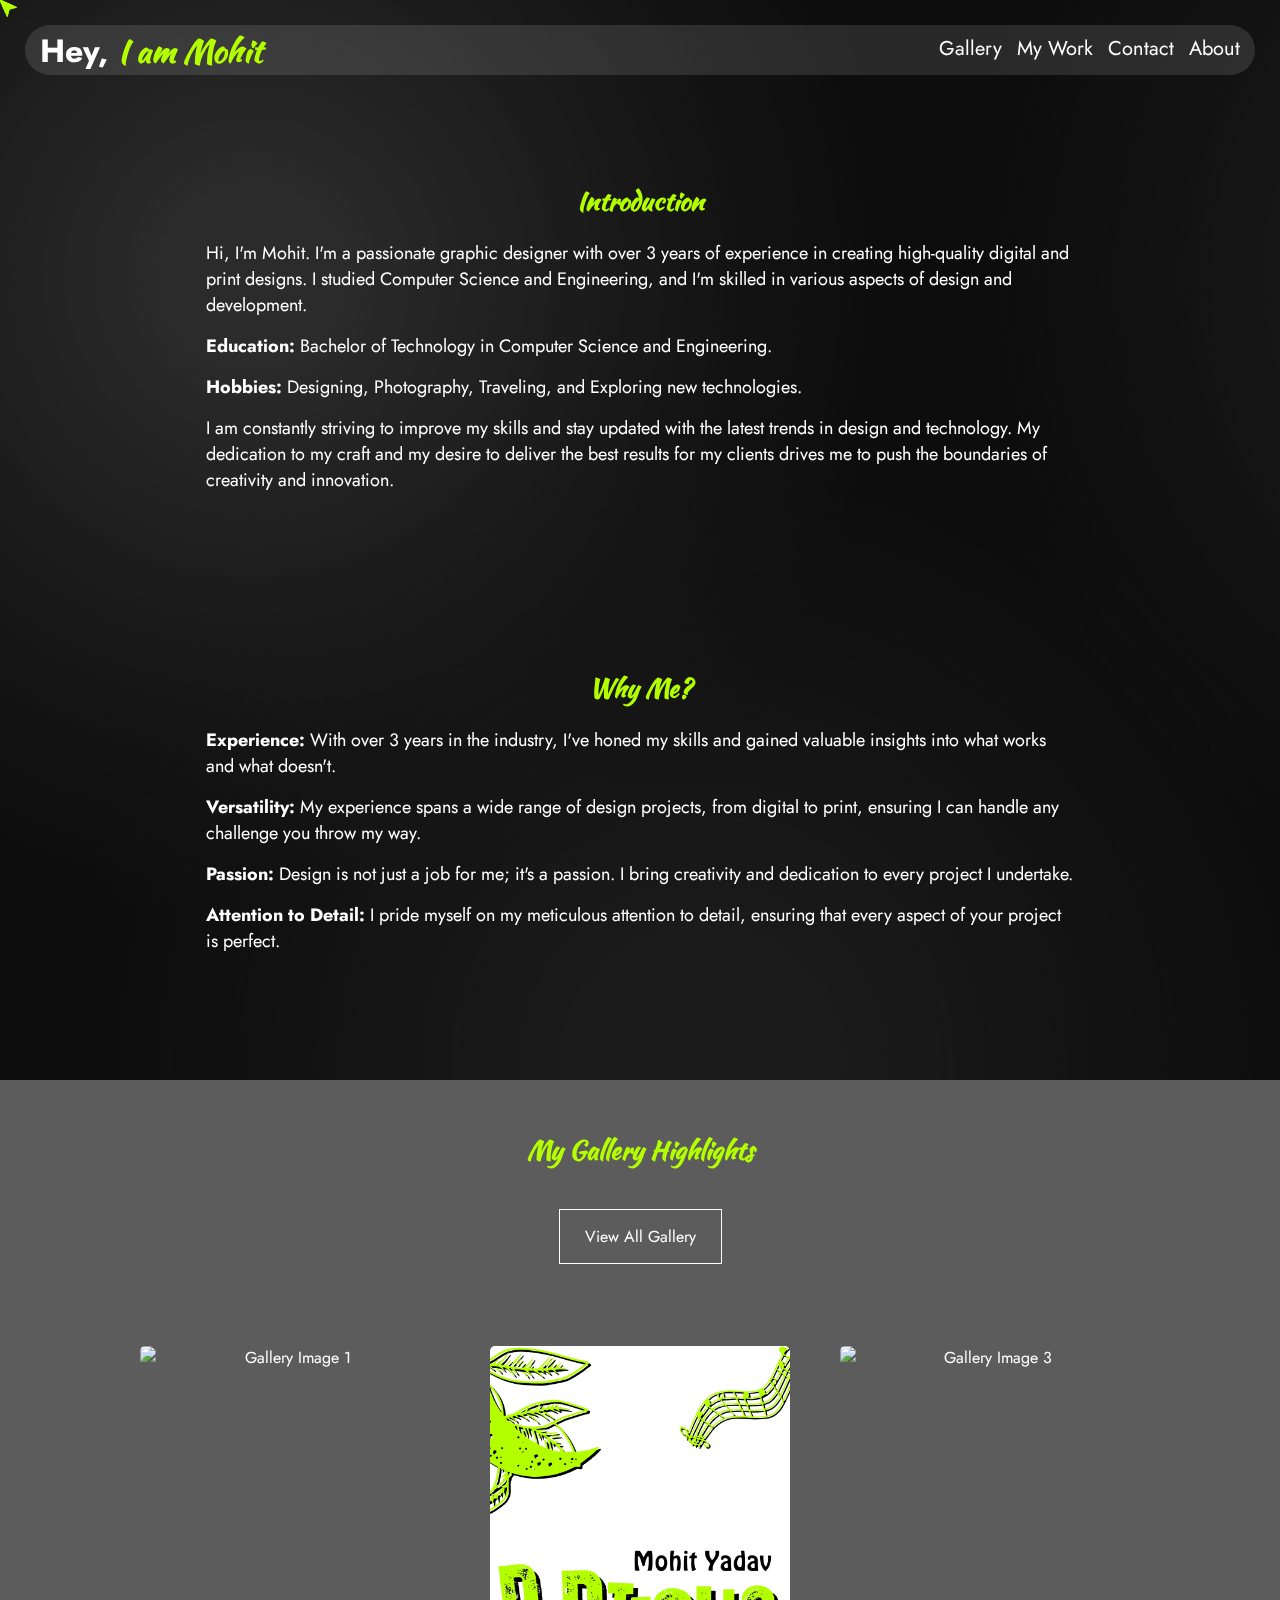
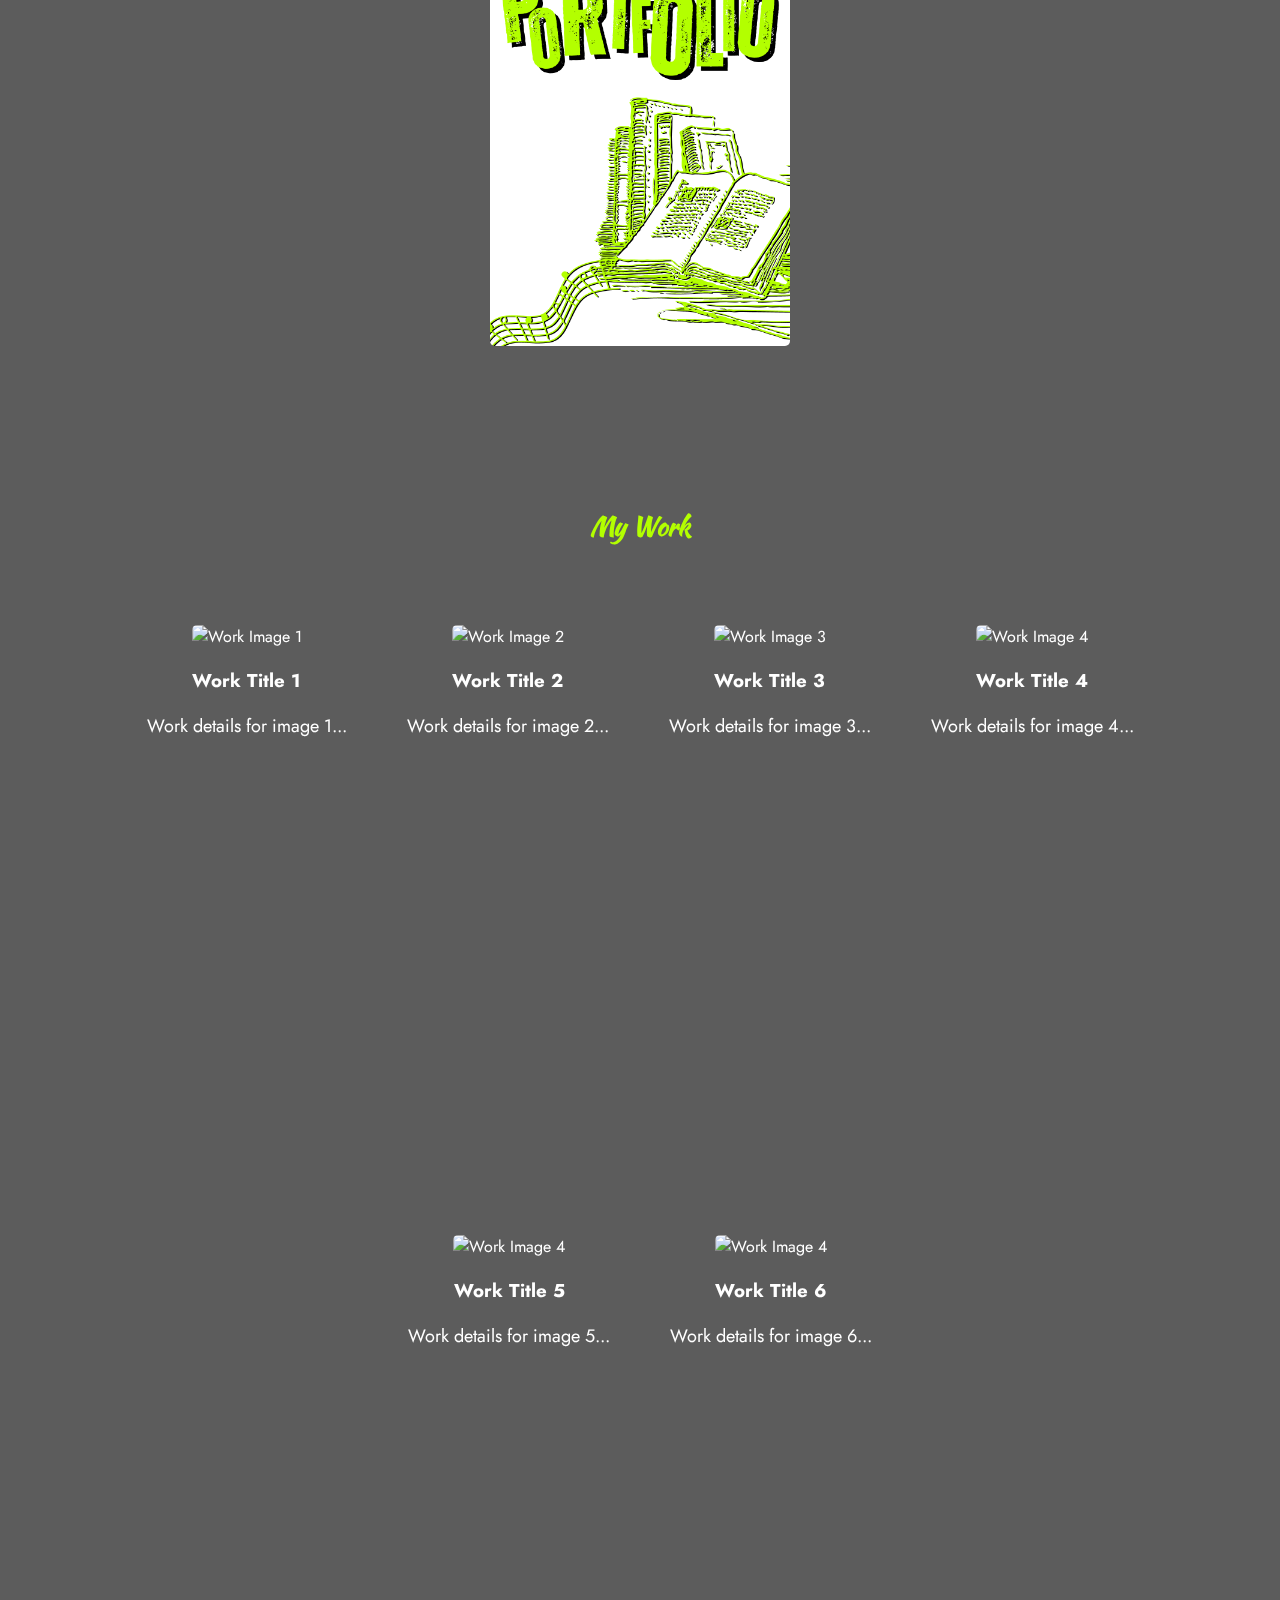
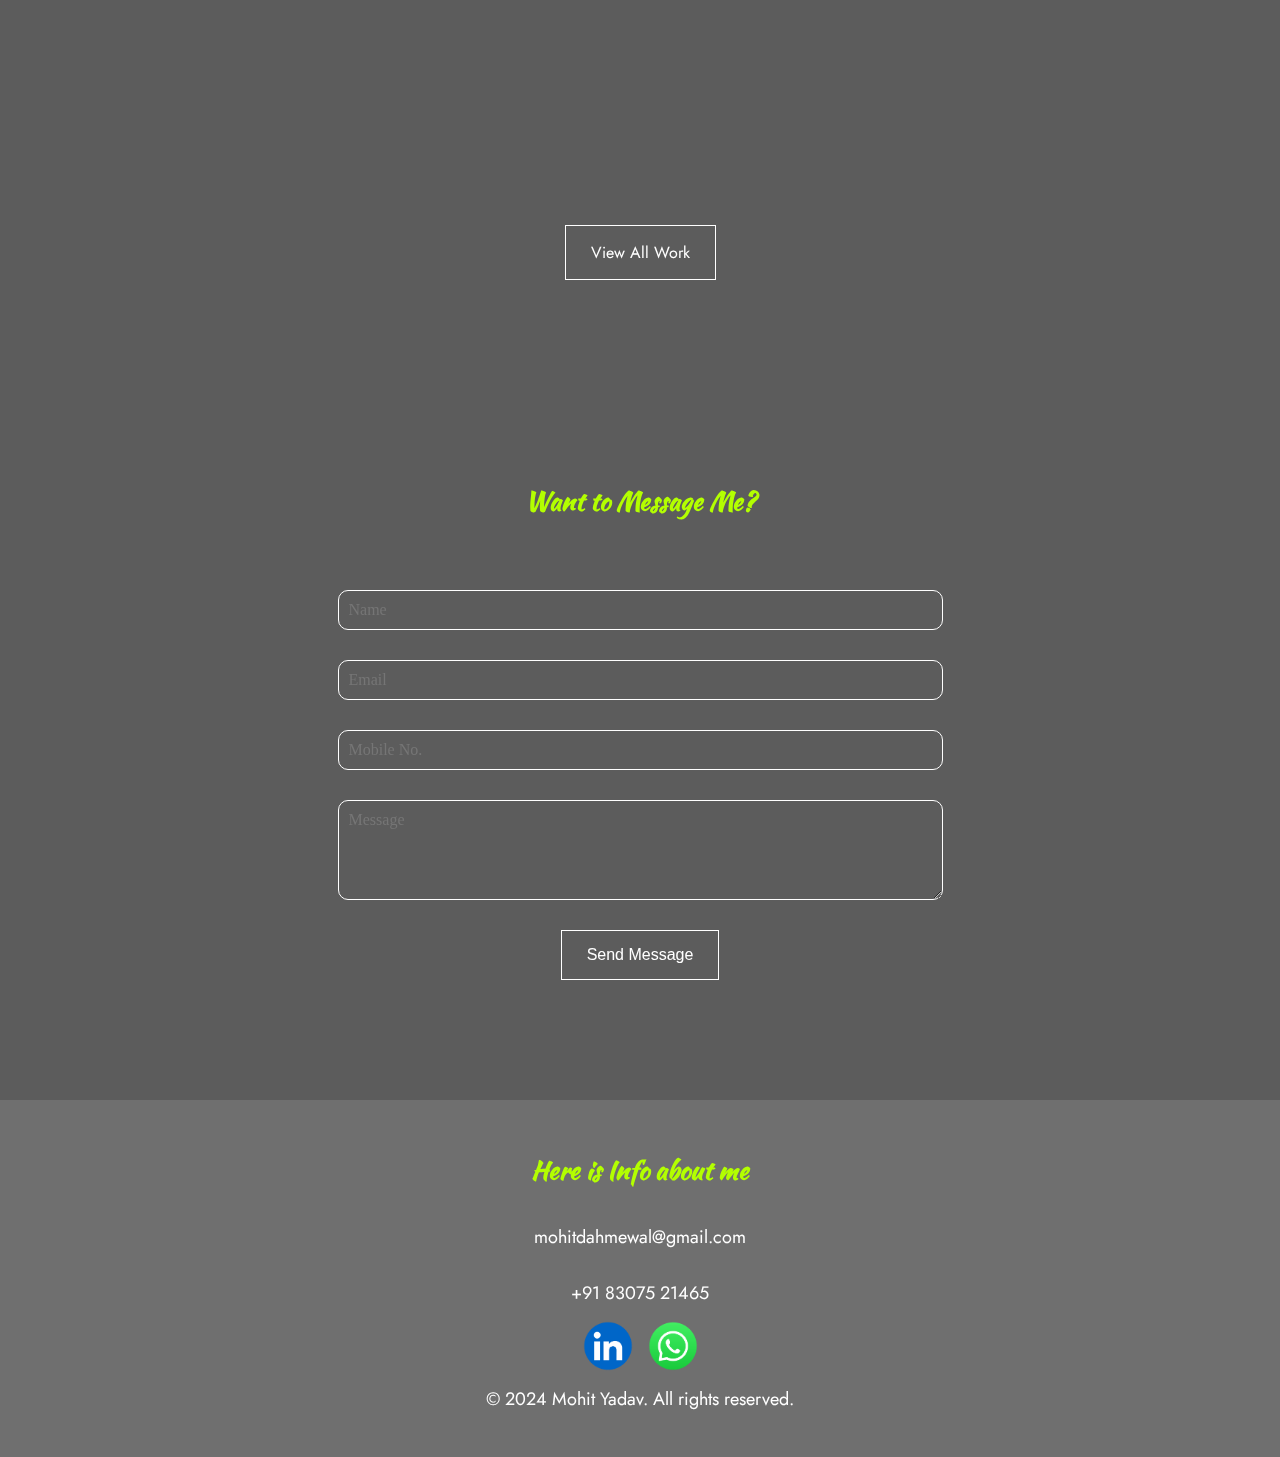
==== index.html @ d204bb45 "Y" ====
<!DOCTYPE html>
<html lang="en">
<head>
    <meta charset="UTF-8">
    <meta name="viewport" content="width=device-width, initial-scale=1.0">
    <link rel="stylesheet" href="https://fonts.googleapis.com/css2?family=Montserrat:wght@400;700&display=swap">
    <title>Mohit's Portfolio</title>
    <meta name="description" content="Mohit's Portfolio - A passionate graphic designer with over 3 years of experience in creating high-quality digital and print designs.">
    <meta name="keywords" content="Graphic Design, Portfolio, Web Development, Mohit">
    <link rel="stylesheet" href="styles.css">
</head>
<body>
    <video autoplay muted loop id="video-background">
        <source src="ASSETS/Main/Background.mp4" type="video/mp4">
        Your browser does not support the video tag.
    </video>

    <div class="custom-cursor" id="customCursor"></div>

    <div class="Back" onclick="topFunction()" id="myBtn"><h1>^</h1>
    </div>

    <div class="main">
        <div class="text">
            <h1>Hey, <span>I am Mohit</span></h1>
        </div>
        <ul class="nav">
            <li><a class="nav-a" href="#gallery">Gallery</a></li>
            <li><a class="nav-a" href="#work">My Work</a></li>
            <li><a class="nav-a" href="#contact">Contact</a></li>
            <li><a class="nav-a" href="#about">About</a></li>
        </ul>
        <div class="hamburger" id="hamburger">
            <div class="bar1"></div>
            <div class="bar2"></div>
        </div>
    </div>

    <div class="mob-nav"><a href="#gallery">Gallery</a></div>
    <div class="mob-nav"><a href="#work">My Work</a></div>
    <div class="mob-nav"><a href="#contact">Contact</a></div>
    <div class="mob-nav"><a href="#about">About</a></div>
    
    <section id="introduction" class="section">
        <div class="container">
            <h2>Introduction</h2>
            <ul>
                <li>Hi, I'm Mohit. I'm a passionate graphic designer with over 3 years of experience in creating high-quality digital and print designs. I studied Computer Science and Engineering, and I'm skilled in various aspects of design and development.</li>
                <li><strong>Education:</strong> Bachelor of Technology in Computer Science and Engineering.</li>
                <li><strong>Hobbies:</strong> Designing, Photography, Traveling, and Exploring new technologies.</li>
                <li>I am constantly striving to improve my skills and stay updated with the latest trends in design and technology. My dedication to my craft and my desire to deliver the best results for my clients drives me to push the boundaries of creativity and innovation.</li>
            </ul>
        </div>
    </section>
    
    <section id="why-me" class="section">
        <div class="container">
            <h2>Why Me?</h2>
            <ul>
                <li><strong>Experience:</strong> With over 3 years in the industry, I've honed my skills and gained valuable insights into what works and what doesn't.</li>
                <li><strong>Versatility:</strong> My experience spans a wide range of design projects, from digital to print, ensuring I can handle any challenge you throw my way.</li>
                <li><strong>Passion:</strong> Design is not just a job for me; it's a passion. I bring creativity and dedication to every project I undertake.</li>
                <li><strong>Attention to Detail:</strong> I pride myself on my meticulous attention to detail, ensuring that every aspect of your project is perfect.</li>
            </ul>
        </div>
    </section>
    
    <section id="gallery" class="section">
        <div class="container">
            <h2>My Gallery Highlights</h2>
            <a href="#" class="button">View All Gallery</a>
            <div class="gallery-images">
                <img src="ASSETS/Poster/Gellery 2.png" alt="Gallery Image 1">
                <img src="ASSETS/Poster/Gellery 1.png" alt="Gallery Image 2">
                <img src="ASSETS/Poster/Gellery 3.png" alt="Gallery Image 3">
            </div>
        </div>
    </section>
    
    <section id="work" class="section">
        <div class="container">
            <h2>My Work</h2>
            <div class="work-images">
                <div class="work-item">
                    <img src="ASSETS/Poster/BURGUR.png" alt="Work Image 1">
                    <h3>Work Title 1</h3>
                    <p>Work details for image 1...</p>
                </div>
                <div class="work-item">
                    <img src="ASSETS/Poster/BURGUR.png" alt="Work Image 2">
                    <h3>Work Title 2</h3>
                    <p>Work details for image 2...</p>
                </div>
                <div class="work-item">
                    <img src="ASSETS/Poster/BURGUR.png" alt="Work Image 3">
                    <h3>Work Title 3</h3>
                    <p>Work details for image 3...</p>
                </div>
                <div class="work-item">
                    <img src="ASSETS/Poster/BURGUR.png" alt="Work Image 4">
                    <h3>Work Title 4</h3>
                    <p>Work details for image 4...</p>
                </div>
                <div class="work-item">
                    <img src="ASSETS/Poster/BURGUR.png" alt="Work Image 4">
                    <h3>Work Title 5</h3>
                    <p>Work details for image 5...</p>
                </div>
                <div class="work-item">
                    <img src="ASSETS/Poster/BURGUR.png" alt="Work Image 4">
                    <h3>Work Title 6</h3>
                    <p>Work details for image 6...</p>
                </div>
            </div>
            <a href="#" class="button">View All Work</a>
        </div>
    </section>    

    <section id="contact" class="section">
        <div class="container">
            <h2>Want to Message Me?</h2>
            <form>
                <input type="text" name="name" placeholder="Name" aria-label="Name">
                <input type="email" name="email" placeholder="Email" aria-label="Email">
                <input type="text" name="phone" placeholder="Mobile No." aria-label="Phone">
                <textarea name="message" placeholder="Message" aria-label="Message"></textarea>
            </form>
            <button type="submit" class="button">Send Message</button>
        </div>
    </section>

    <footer id="about" align="center">
        <div class="container">
            <h2>Here is Info about me</h2>
            <p>mohitdahmewal@gmail.com</p>
            <p>+91 83075 21465</p>
            <div class="social-links">
                <a href="https://www.linkedin.com/in/mohit-yadav-63a166276/"><img src="ASSETS/Logo/linkedin-icon.png" alt="LinkedIn"></a>
                <a href="https://wa.me/918307521465"><img src="ASSETS/Logo/WhatsApp-icon.png" alt="WhatsApp"></a>
            </div>
            <p>© 2024 Mohit Yadav. All rights reserved.</p>
        </div>
    </footer>
    <script src="script.js"></script>
</body>
</html>
---- styles.css ----
@import url('https://fonts.googleapis.com/css2?family=Jost:ital,wght@0,100..900;1,100..900&display=swap');
@import url('https://fonts.googleapis.com/css2?family=Jost:ital,wght@0,100..900;1,100..900&family=Kaushan+Script&display=swap');

body, html {
    cursor: none;
    margin-top: 0;
    margin: 0;
    padding: 0;
    font-family: 'Jost', sans-serif;
    background-color: rgba(0, 0, 0, 0.4);
    color: white;
    font-size: 16px; /* Increased base font size */
    overflow:auto;
}

#video-background {
    position: fixed;
    top: 0;
    right: 0;
    bottom: 0;
    left: 0;
    min-width: 100%;
    min-height: 100%;
    z-index: -1;
}

.custom-cursor {
    background-color: rgba(0, 0, 0, 0.21);
    margin-top: 8px;
    margin-left: 8px;
    width: 18px;
    height: 18px;
    background: url('ASSETS/Main/Cursor.png') no-repeat center center;
    background-size: contain;
    position: fixed;
    pointer-events: none; /* Prevent the cursor from blocking interactions */
    z-index: 1000; /* Make sure it's on top of other elements */
    display: none; /* Initially hidden */
    transform: translate(-50%, -50%); /* Center the custom cursor on the mouse position */
}

@media (min-width: 768px) {
    .custom-cursor {
        display: block; /* Show custom cursor for viewport wider than 768px */
    }
}

.ripple {
    position: fixed;
    margin-top: 40px;
    margin-left: 40px;
    border-radius: 50%;
    border: 2px solid rgb(179, 255, 0); /* Adjust color as needed */
    pointer-events: none;
    animation: ripple-animation 1s linear;
    opacity: 0;
}

@keyframes ripple-animation {
    from {
        width: 0;
        height: 0;
        opacity: 1;
    }
    to {
        width: 100px; /* Adjust size as needed */
        height: 100px; /* Adjust size as needed */
        opacity: 0;
    }
}

.Back{
    cursor: none;
    position: fixed;
    bottom: 30px;
    z-index: 99;
    right: 4%;
    width: 40px;
    height: 40px;
    background-color: rgba(0, 0, 0, 0.118);
    border-radius: 40px;
    border: rgb(179, 255, 0) solid 2px;
    display: none;
    transition: .3s ease-in-out;
}

.Back h1{
    cursor: none;
    color: rgb(179, 255, 0);
    text-align: center;
    font-size: 50px;
    margin-top: -5px;

}

@media (min-width: 768px) {
    .Back:hover{
        cursor: none;
        color: rgb(19, 19, 19);
        background-color: rgb(179, 255, 0);
    }
    
    .Back h1:hover{
        color: rgb(0, 0, 0);
    }
}

.main {
    cursor: none;
    width: calc(100% - 50px); /* Full width minus margin */
    height: 50px;
    background-color: rgba(255, 255, 255, 0.118);
    border-radius: 25px;
    margin: 25px;
    display: flex;
    justify-content: space-between;
    align-items: center;
    padding: 0 15px;
    color: white; /* Text color */
    box-sizing: border-box;
}
.main .text {
    font-size: 16px; /* Adjust text size as needed */
}
.main .nav {
    list-style: none;
    display: flex;
    gap: 15px; /* Spacing between navigation items */
}
.main .nav a {
    cursor: none;
    color: white;
    text-decoration: none;
    font-size: 20px;
}
.hamburger {
    display: none;
    flex-direction: column;
    justify-content: space-between;
    width: 20px;
    height: 17px; /* Adjusted height */
    cursor: pointer;
}
.hamburger div {
    width: 100%;
    height: 3px;
    background-color: white;
    transition: transform 0.3s;
}
.cross .bar1 {
    transform: rotate(45deg) translate(5px, 5px);
}
.cross .bar2 {
    transform: rotate(-45deg) translate(5px, -5px);
}

.mob-nav {
    height: 40px;
    background-color: black;
    border-radius: 25px;
    margin: 10px 25px; /* Adjust margin as needed */
    display: none; /* Initially hidden */
    justify-content: space-between;
    align-items: center;
    padding: 0 15px;
    color: white; /* Text color */
    box-sizing: border-box;
    animation-duration: 0.75s; /* Duration of animation */
    animation-fill-mode: forwards; /* Animation fill mode */
}

.mob-nav a {
    color: white;
    text-decoration: none;
    text-align: center;
}

@media (max-width: 768px) {
    .main .nav {
        display: none;
    }
    .hamburger {
        display: flex;
    }
    .mob-nav {
        display: none;
    }
    .cross .mob-nav:nth-child(2) {
        display: flex;
        animation: slideInRight 1s forwards;
    }
    .cross .mob-nav:nth-child(3) {
        animation-delay: 0.5s; /* Delay for second .mob-nav */
    }
    .cross .mob-nav:nth-child(4) {
        animation-delay: 1s; /* Delay for third .mob-nav */
    }
    .cross .mob-nav:nth-child(5) {
        animation-delay: 1.5s; /* Delay for fourth .mob-nav */
    }
}

@keyframes slideInRight {
    0% {
        transform: translateX(100%);
        opacity: 0;
    }
    100% {
        transform: translateX(0);
        opacity: 1;
    }
}

.mob-nav {
    cursor: none;
    display: none;
}

.container {
    cursor: none;
    width: 100%;
    margin: 0 auto;
    display: flex;
    flex-direction: column;
    align-items: center;
    text-align: center;
    transition: transform 1s ease-out; /* Adjusted transition duration */
    transform: translateY(0); /* Initial position */
    opacity: 1; /* Initial opacity */
}

.hide-content {
    cursor: none;
    transform: translateY(25px); /* Adjust the amount of movement down */
    opacity: 0; /* Fade out content */
}


.container h2{
    cursor: none;
    color: rgb(179, 255, 0);
    font-family: "Kaushan Script", cursive;
}

.nav-a::after {
    cursor: none;
    content: '';
    width: 0;
    height: 2px;
    display: block;
    margin-top: 2px;
    right: 0;
    color: white;
    background: rgb(179, 255, 0);
    transition: width 0.4s ease;
}

.nav-a:hover::after {
    cursor: none;
    width: 100%;
    left: 0;
    color: rgb(179, 255, 0);
    background: rgb(179, 255, 0);
}

.section {
    cursor: none;
    padding: 60px 20px;
    background:  transparent;
    margin: 20px 0;
}

.main h1 span {
    color: rgb(179, 255, 0);
    font-family: "Kaushan Script", cursive;
}

h2 {
    font-size: 26px; /* Increased font size */
    margin-bottom: 20px;
}

.section p, .section ul, .section form {
    cursor: none;
    max-width: 100%;
    margin: 0 auto;
    text-align: left;
    font-size: 18px; /* Increased font size */
}

.section ul {
    list-style-type: none;
    padding-left: 15%;
    padding-right: 15%;
}

.section ul li {
    margin-bottom: 15px;
}

.button {
    cursor: none;
    display: inline-block;
    margin: 20px 0;
    background-color: transparent;
    padding: 15px 25px;
    color: white;
    text-decoration: none;
    border: 1px solid white;
    font-size: 16px; /* Increased font size */
    transition: all 0.4s;
}

.button:hover {
    background: white;
    color: rgb(19, 19, 19);
}

.gallery-images {
    margin-top: 5%;
    display: flex;
    flex-wrap: wrap;
    gap: 50px;
    justify-content: center;
}

.gallery-images img {
    width: 300px; /* Adjusted width */
    height: 600px; /* Maintain 1:2 aspect ratio */
    object-fit: cover; /* Ensures the image is cropped to fit the aspect ratio */
    border-radius: 5px;
    transition: transform 0.3s;
}

.gallery-images img:hover {
    transform: scale(1.1);
}

.work-images {
    display: flex;
    flex-wrap: wrap;
    gap: 20px;
    justify-content: center;
    margin-top: 40px; /* Added gap between gallery and work sections */
}

.work-item {
    text-align: center;
    height: 550px;
    margin: 20px;
    max-width: 450px;
}

.work-images img {
    width: 350px; /* Set width and height to 450px */
    height: 350px;
    border-radius: 5px;
    transition: transform 0.3s;
}

.work-images img:hover {
    transform: scale(1.1);
}

.container h2{
    color: rgb(179, 255, 0);
    font-family: "Kaushan Script", cursive;
    font-size: 26px;
    margin-bottom: 20px;
}

/* Container styling */
#contact .container {
    max-width: 600px;
    margin: 0 auto;
    padding: 20px;
}

/* Form styling */
#contact form {
    margin-top: 40px;
    display: flex;
    flex-direction: column;
    align-items: center;
    gap: 10px;
}

#contact input{
    cursor: none;
    background-color: rgba(0, 0, 0, 0);
    color: #fff;
    border: 1px solid #fff;
    border-radius: 10px;
    padding: 10px;
    margin: 10px;
    font-size: 16px;
    font-family: 'Playfair Display', serif;
    width: 250%;
    max-width: 250%;
    box-sizing: border-box;
    transition: .5s ease-in-out;
}

#contact textarea {
    cursor: none;
    background-color: rgba(0, 0, 0, 0);
    color: #fff;
    border-radius: 10px;
    border: 1px solid #fff;
    padding: 10px;
    margin: 10px;
    font-size: 16px;
    font-family: 'Playfair Display', serif;
    width: 250%;
    max-width: 250%;
    box-sizing: border-box;
    transition: .3s ease-in-out;
}

#contact textarea {
    height: 100px;
    resize: vertical;
    overflow: auto;
}

@media (min-width: 768px) {
    #contact input:hover{
        border: rgb(179, 255, 0) solid 1px;
        border-radius: 0px;
    }
    #contact textarea:hover{
        border: rgb(179, 255, 0) solid 1px;
        border-radius: 0px;
    }
    
}

@media (max-width: 768px) {
    #contact .container {
        padding: 10px;
    }

    #contact h2 {
        font-size: 26px;
    }

    #contact input,
    #contact textarea {
        font-size: 16px;
        width: 130%;
    }
}

footer {
    background: rgba(255, 255, 255, 0.118);
    color: white;
    padding: 30px 0;
    text-align: center;
}

footer p {
    margin: 15px 0;
    font-size: 18px; /* Increased font size */
}

.social-links {
    display: flex;
    gap: 15px;
    justify-content: center;
}

.social-links a {
    display: block;
    width: 50px;
    height: 50px;
}

.social-links a img{
    cursor: none;
    display: block;
    width: 50px;
    height: 50px;
}

@media (max-width: 768px) {
    header .container {
        flex-direction: column;
    }
    
    nav ul {
        flex-direction: column;
        gap: 10px;
    }
    
    .section p, .section ul, .section form {
        text-align: center;
    }
}
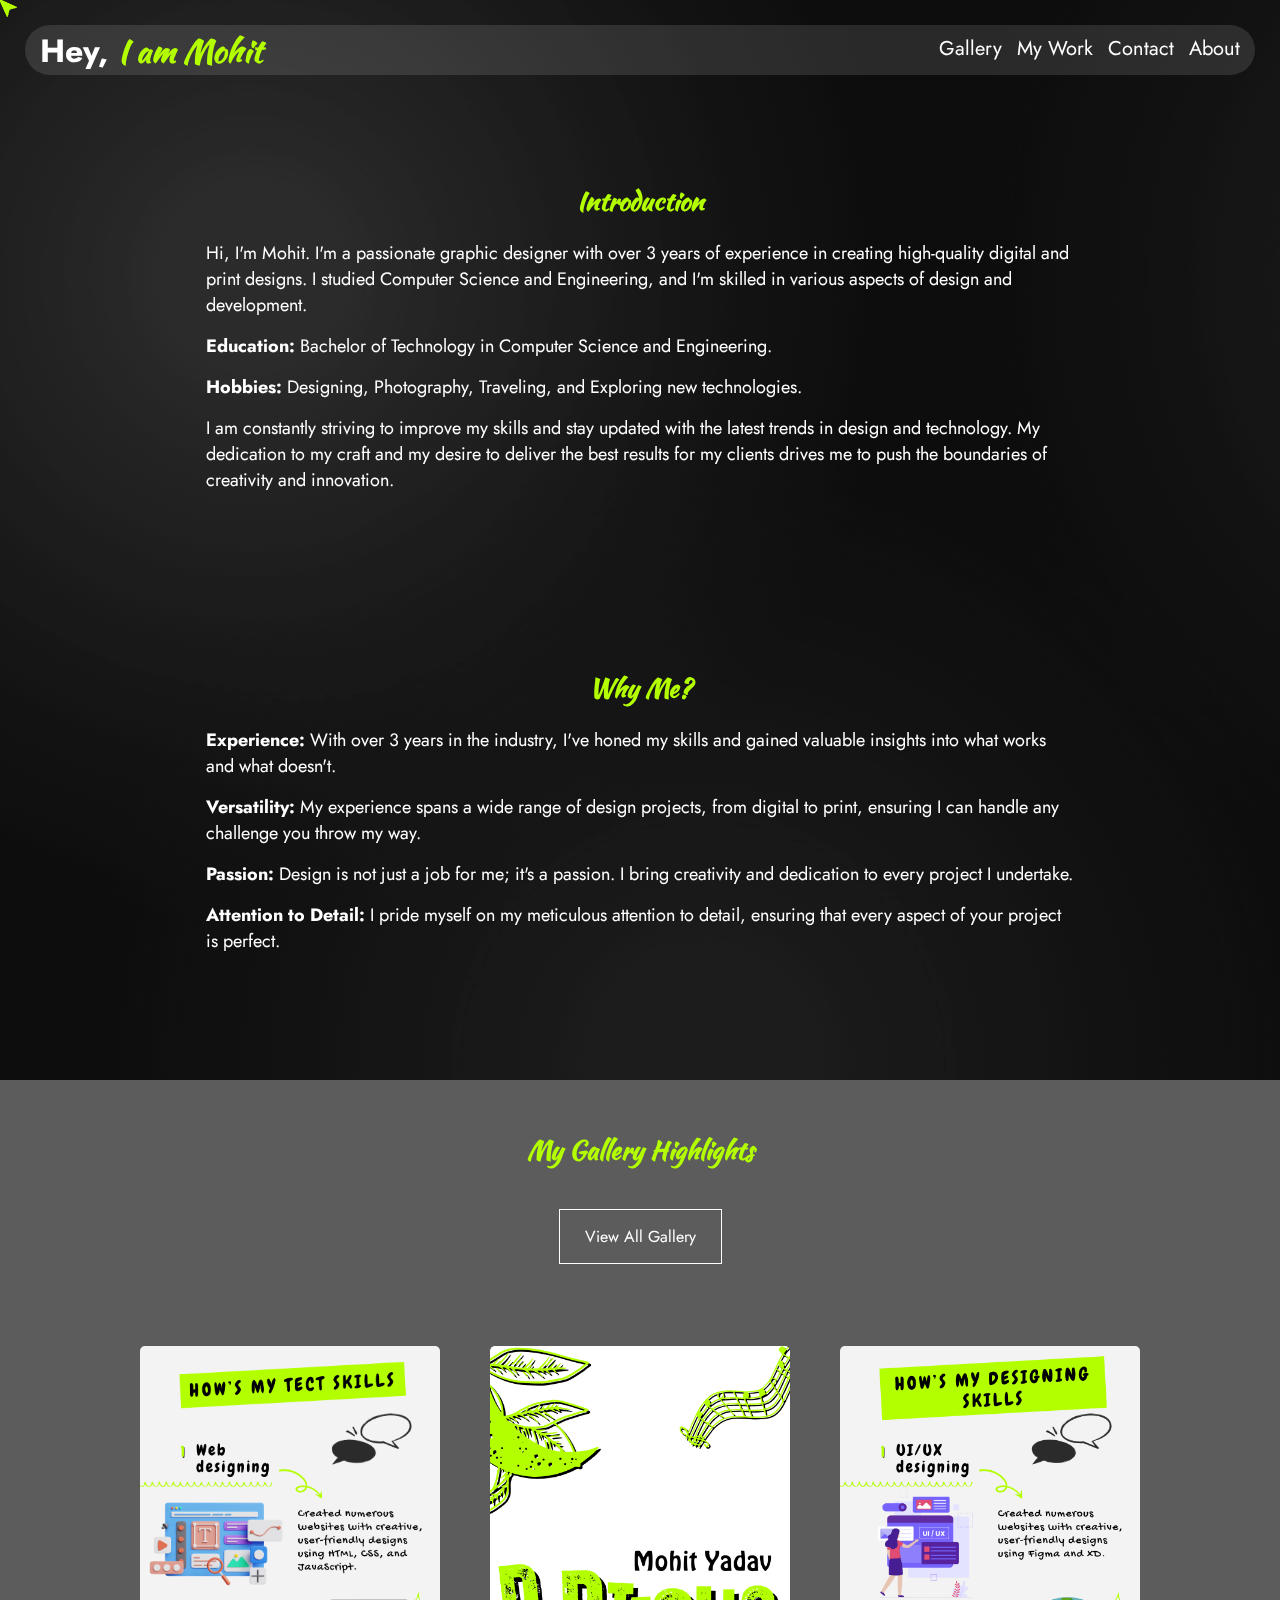
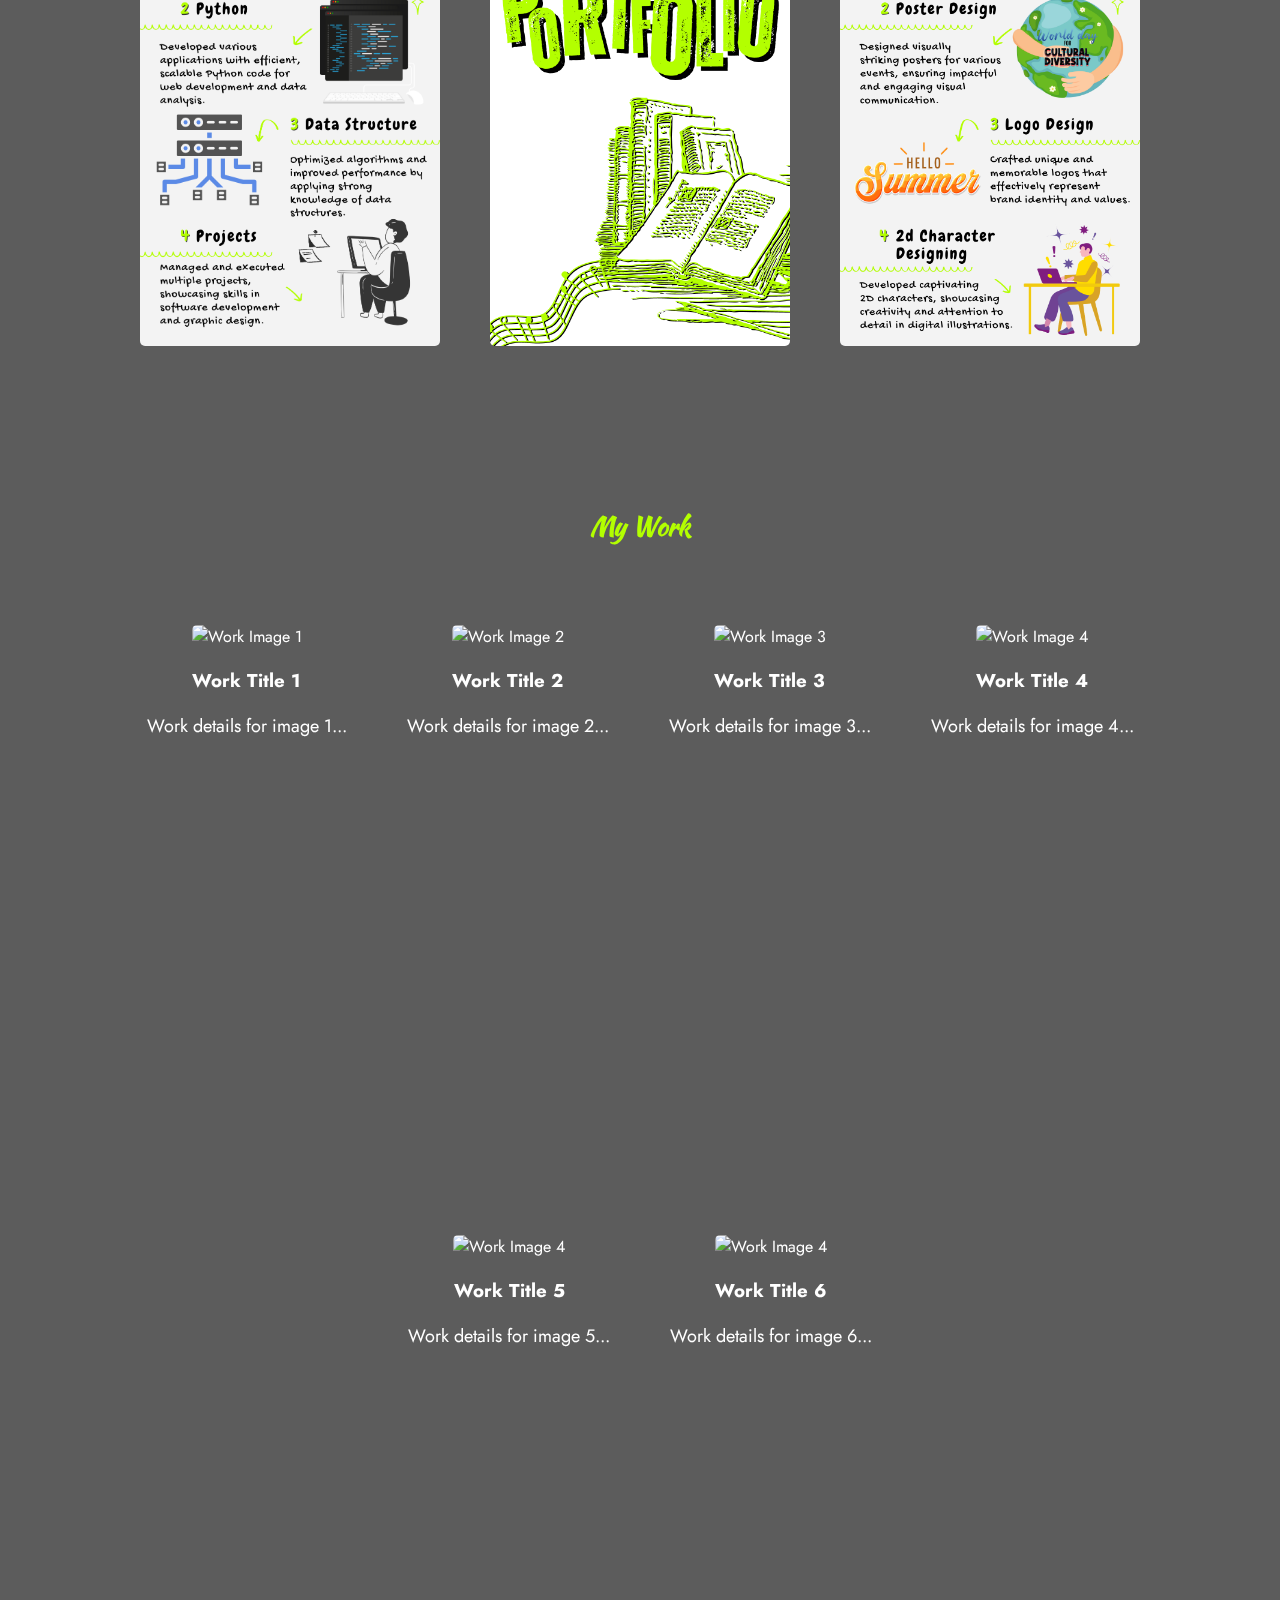
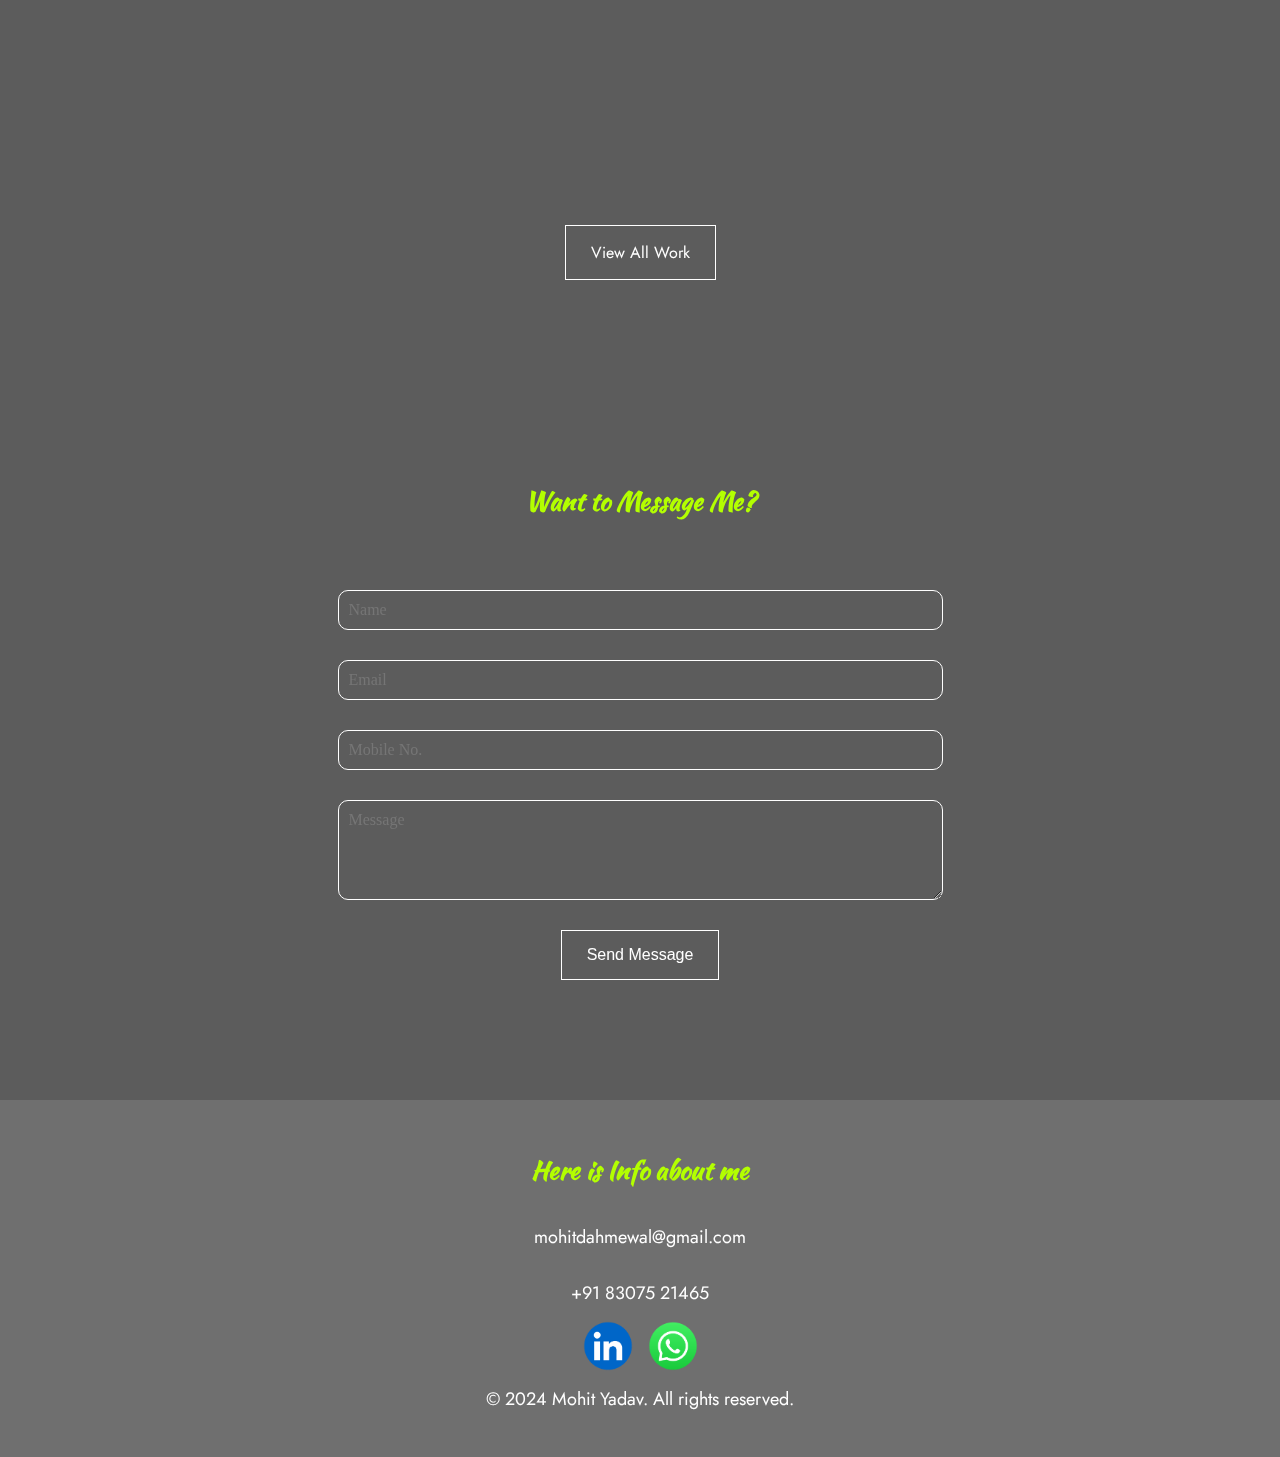
==== commit 392c5764: "Y" ====
--- a/index.html
+++ b/index.html
@@ -70,9 +70,9 @@
             <h2>My Gallery Highlights</h2>
             <a href="#" class="button">View All Gallery</a>
             <div class="gallery-images">
-                <img src="ASSETS/Poster/Gellery 2.png" alt="Gallery Image 1">
-                <img src="ASSETS/Poster/Gellery 1.png" alt="Gallery Image 2">
-                <img src="ASSETS/Poster/Gellery 3.png" alt="Gallery Image 3">
+                <img src="ASSETS/Poster/Gallery 2.png" alt="Gallery Image 1">
+                <img src="ASSETS/Poster/Gallery 1.png" alt="Gallery Image 2">
+                <img src="ASSETS/Poster/Gallery 3.png" alt="Gallery Image 3">
             </div>
         </div>
     </section>
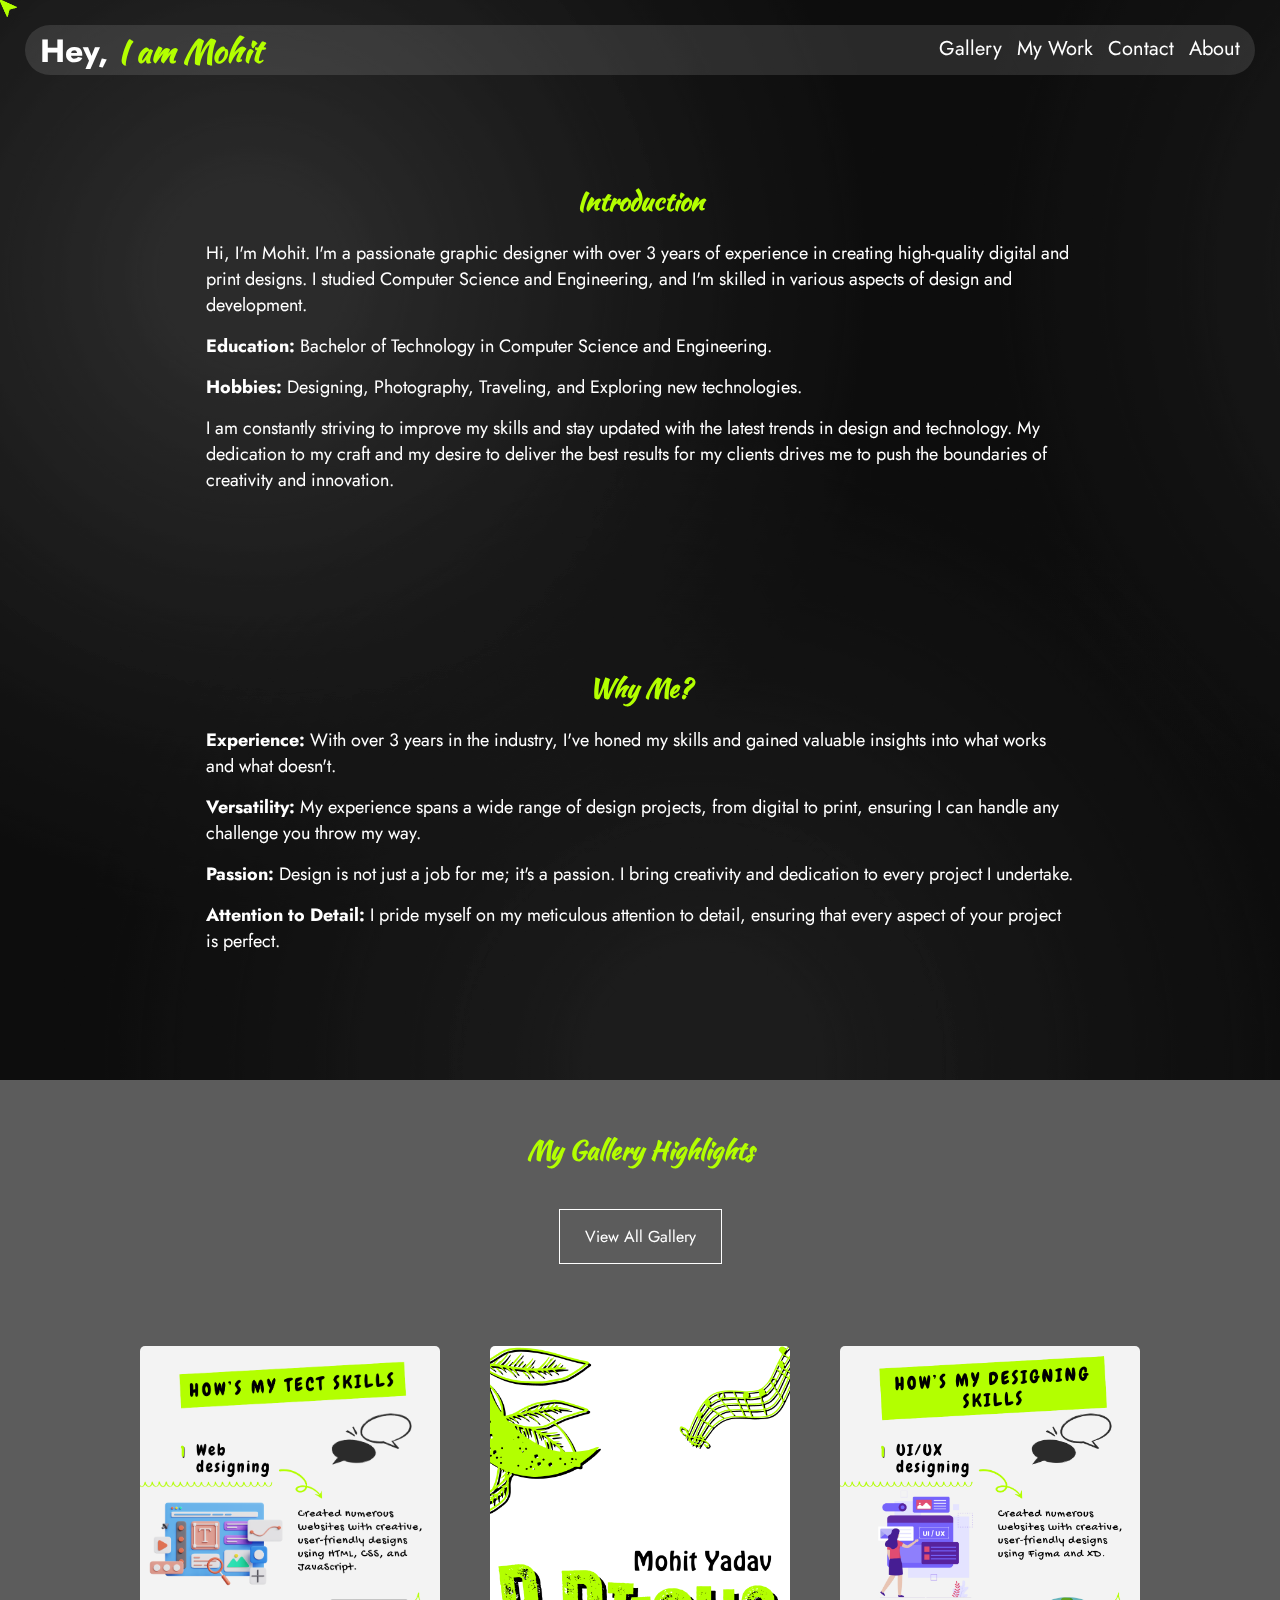
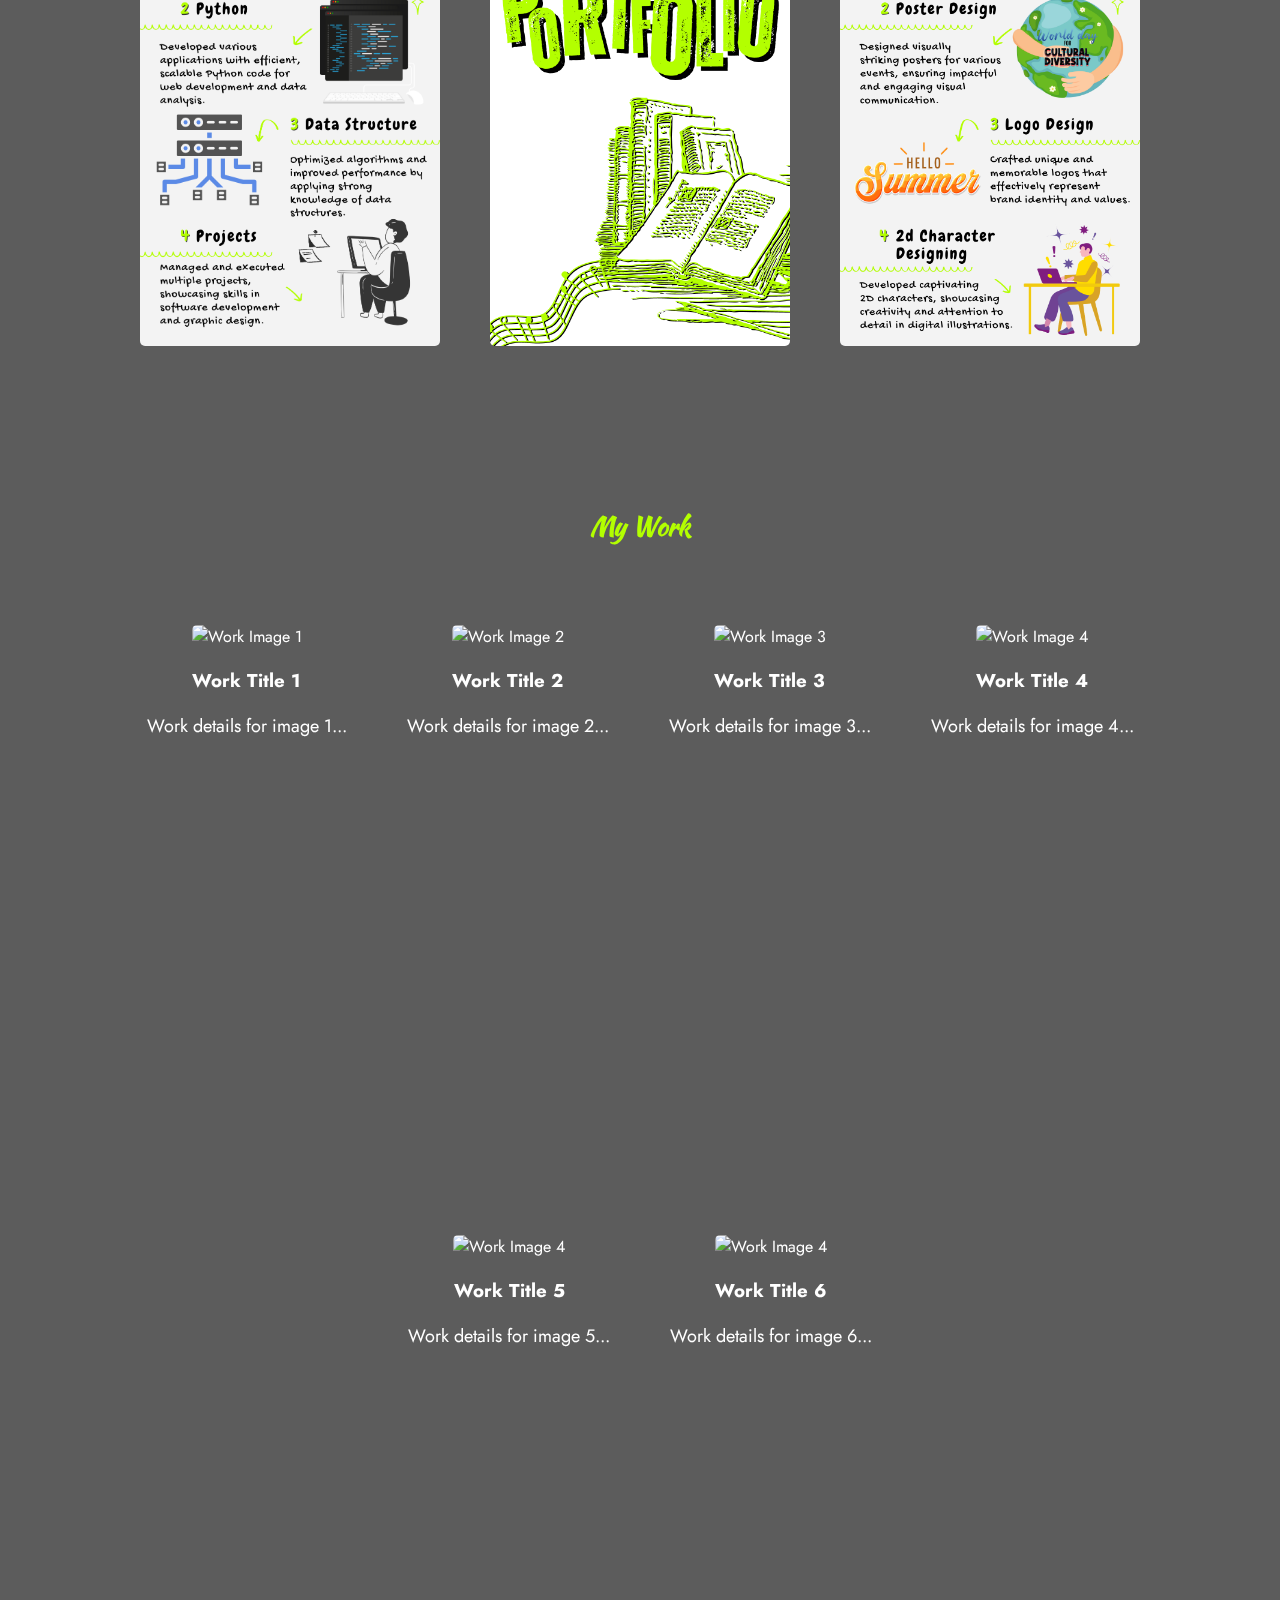
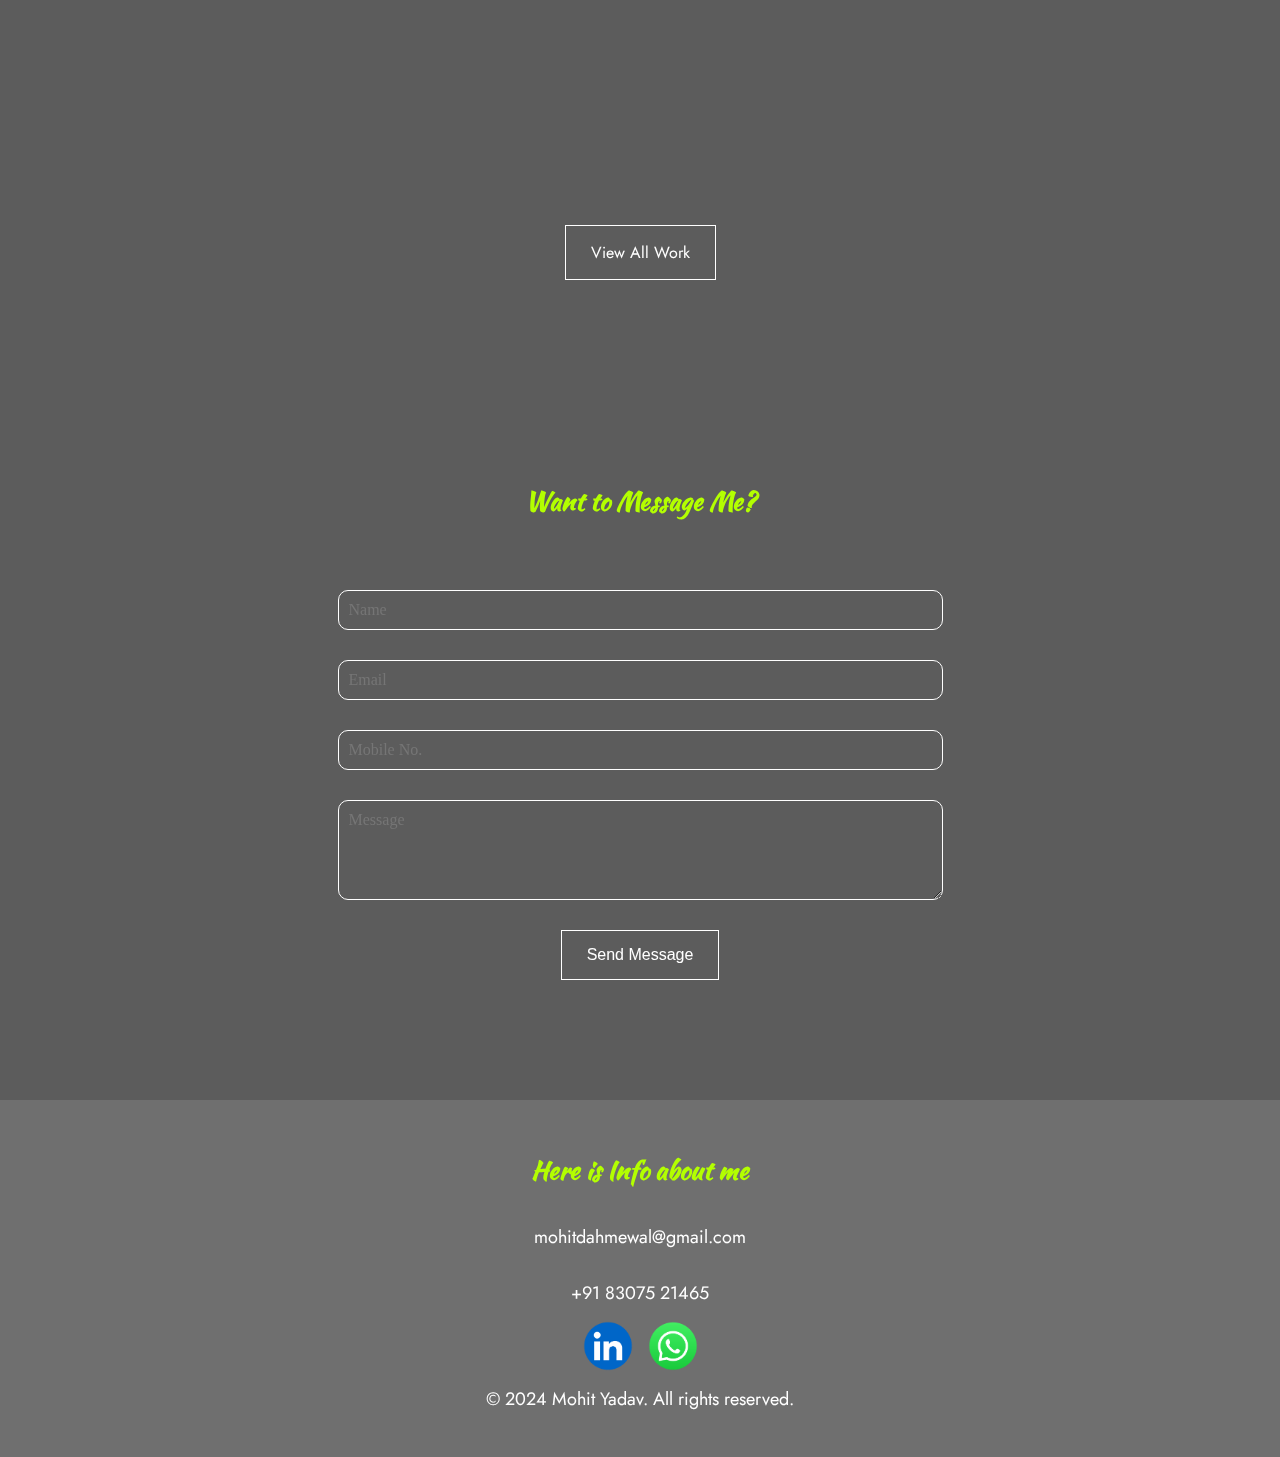
==== commit f4aa863e: "Update index.html" ====
--- a/index.html
+++ b/index.html
@@ -4,6 +4,12 @@
     <meta charset="UTF-8">
     <meta name="viewport" content="width=device-width, initial-scale=1.0">
     <link rel="stylesheet" href="https://fonts.googleapis.com/css2?family=Montserrat:wght@400;700&display=swap">
+    <link
+            rel="icon"
+            href=
+"https://ibb.co/x77m4RL"
+            type="image/x-icon"
+        />
     <title>Mohit's Portfolio</title>
     <meta name="description" content="Mohit's Portfolio - A passionate graphic designer with over 3 years of experience in creating high-quality digital and print designs.">
     <meta name="keywords" content="Graphic Design, Portfolio, Web Development, Mohit">
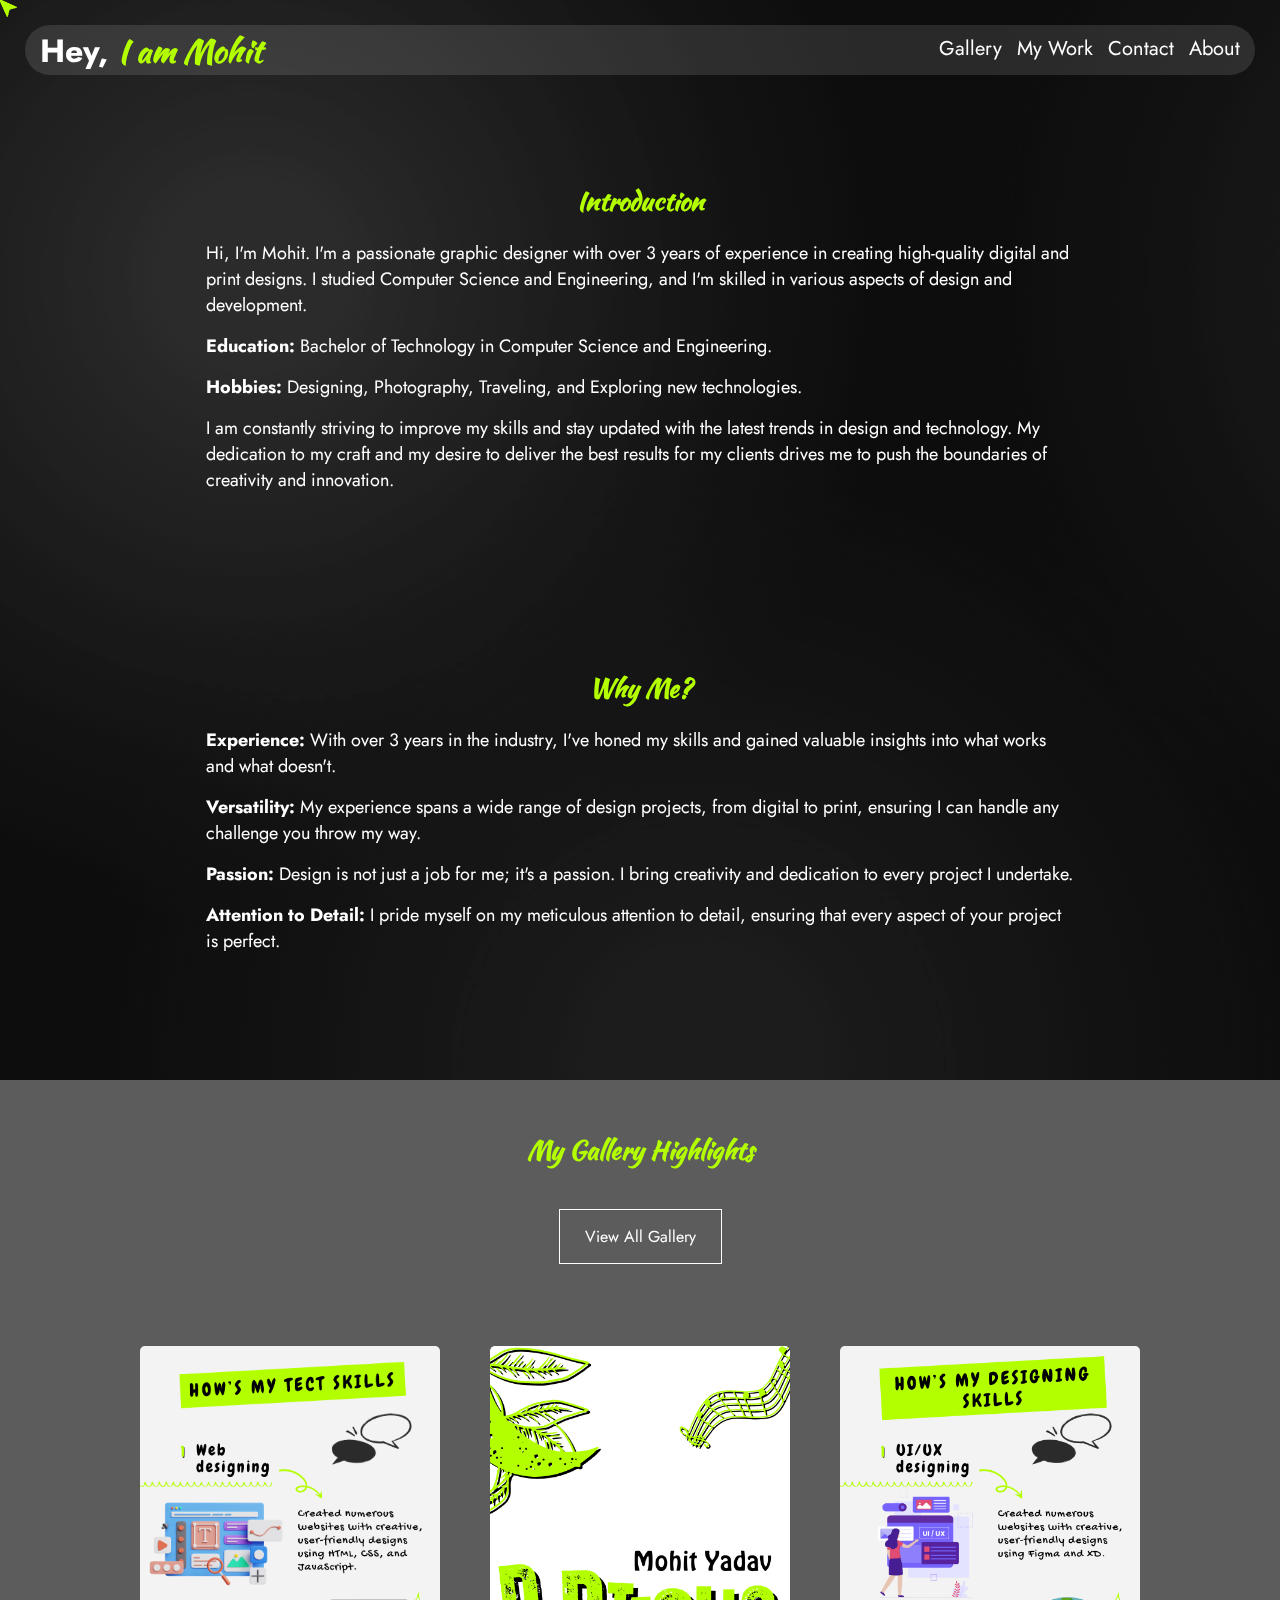
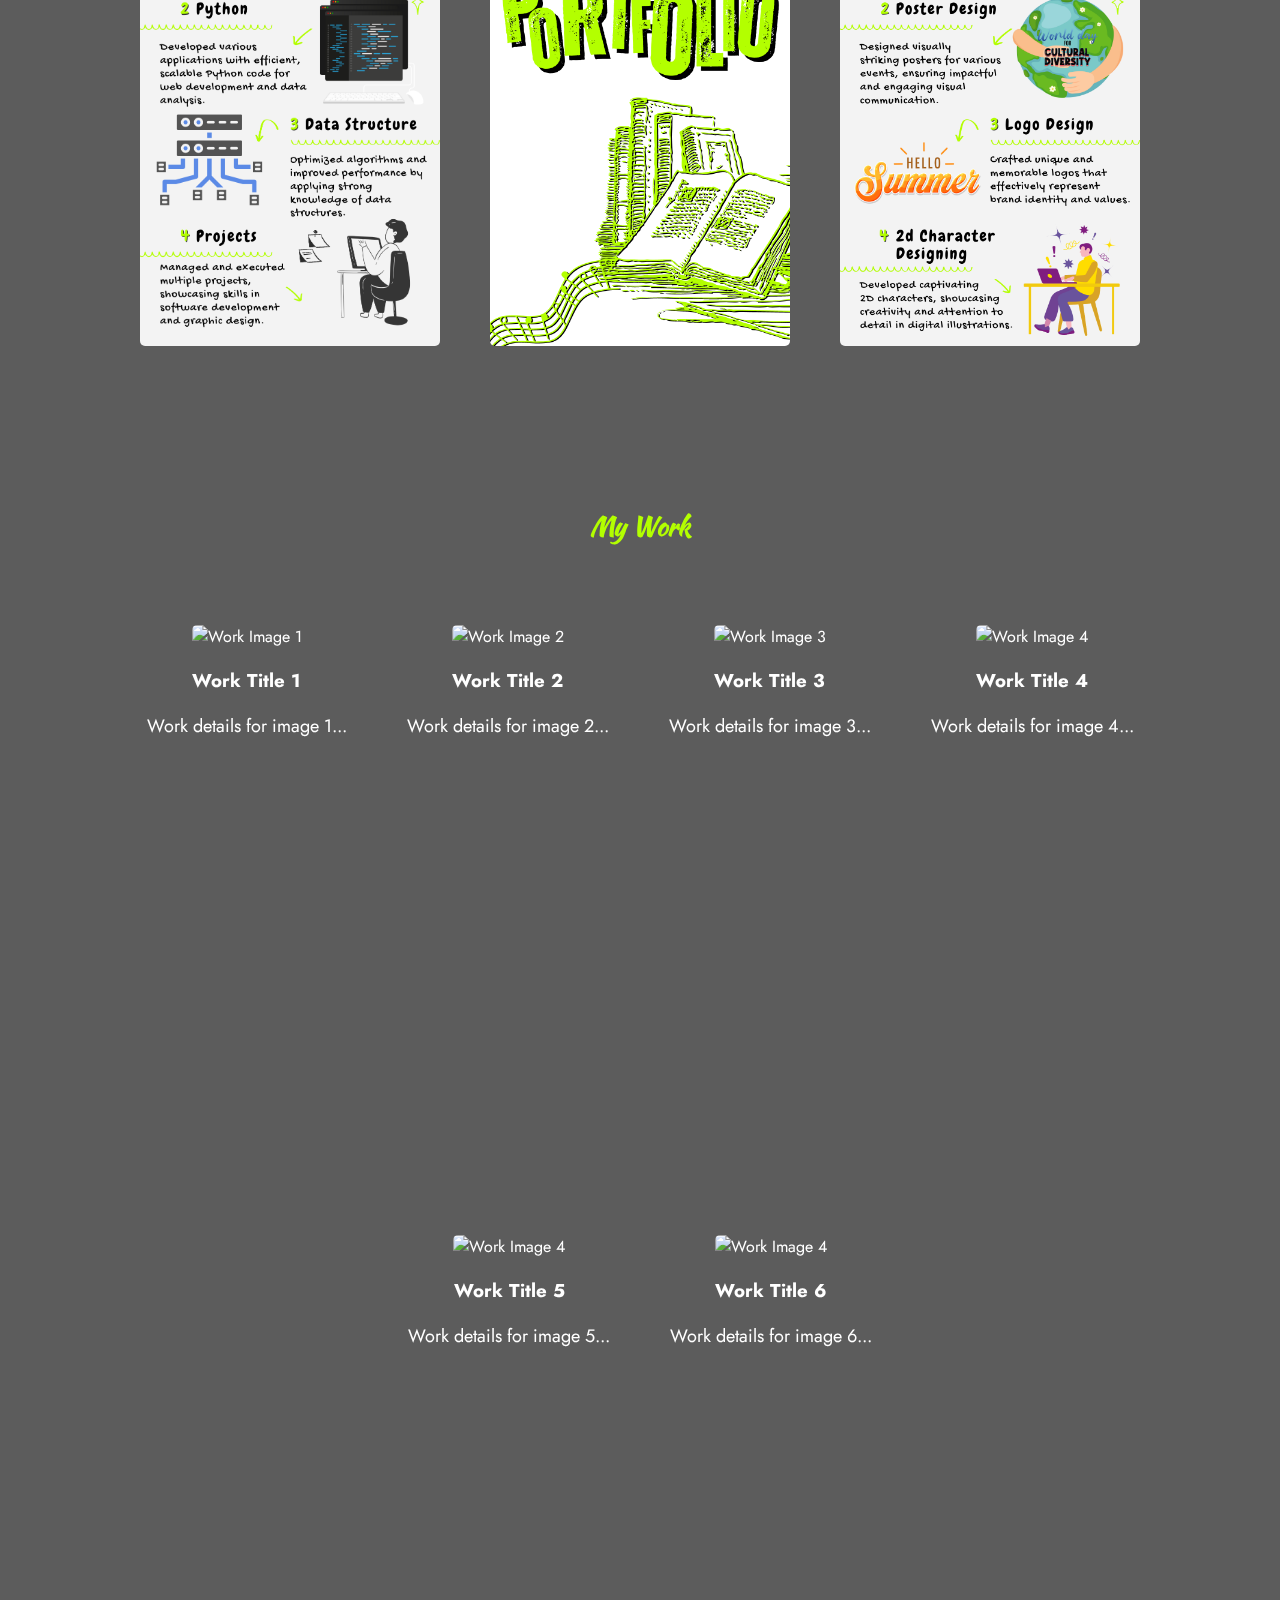
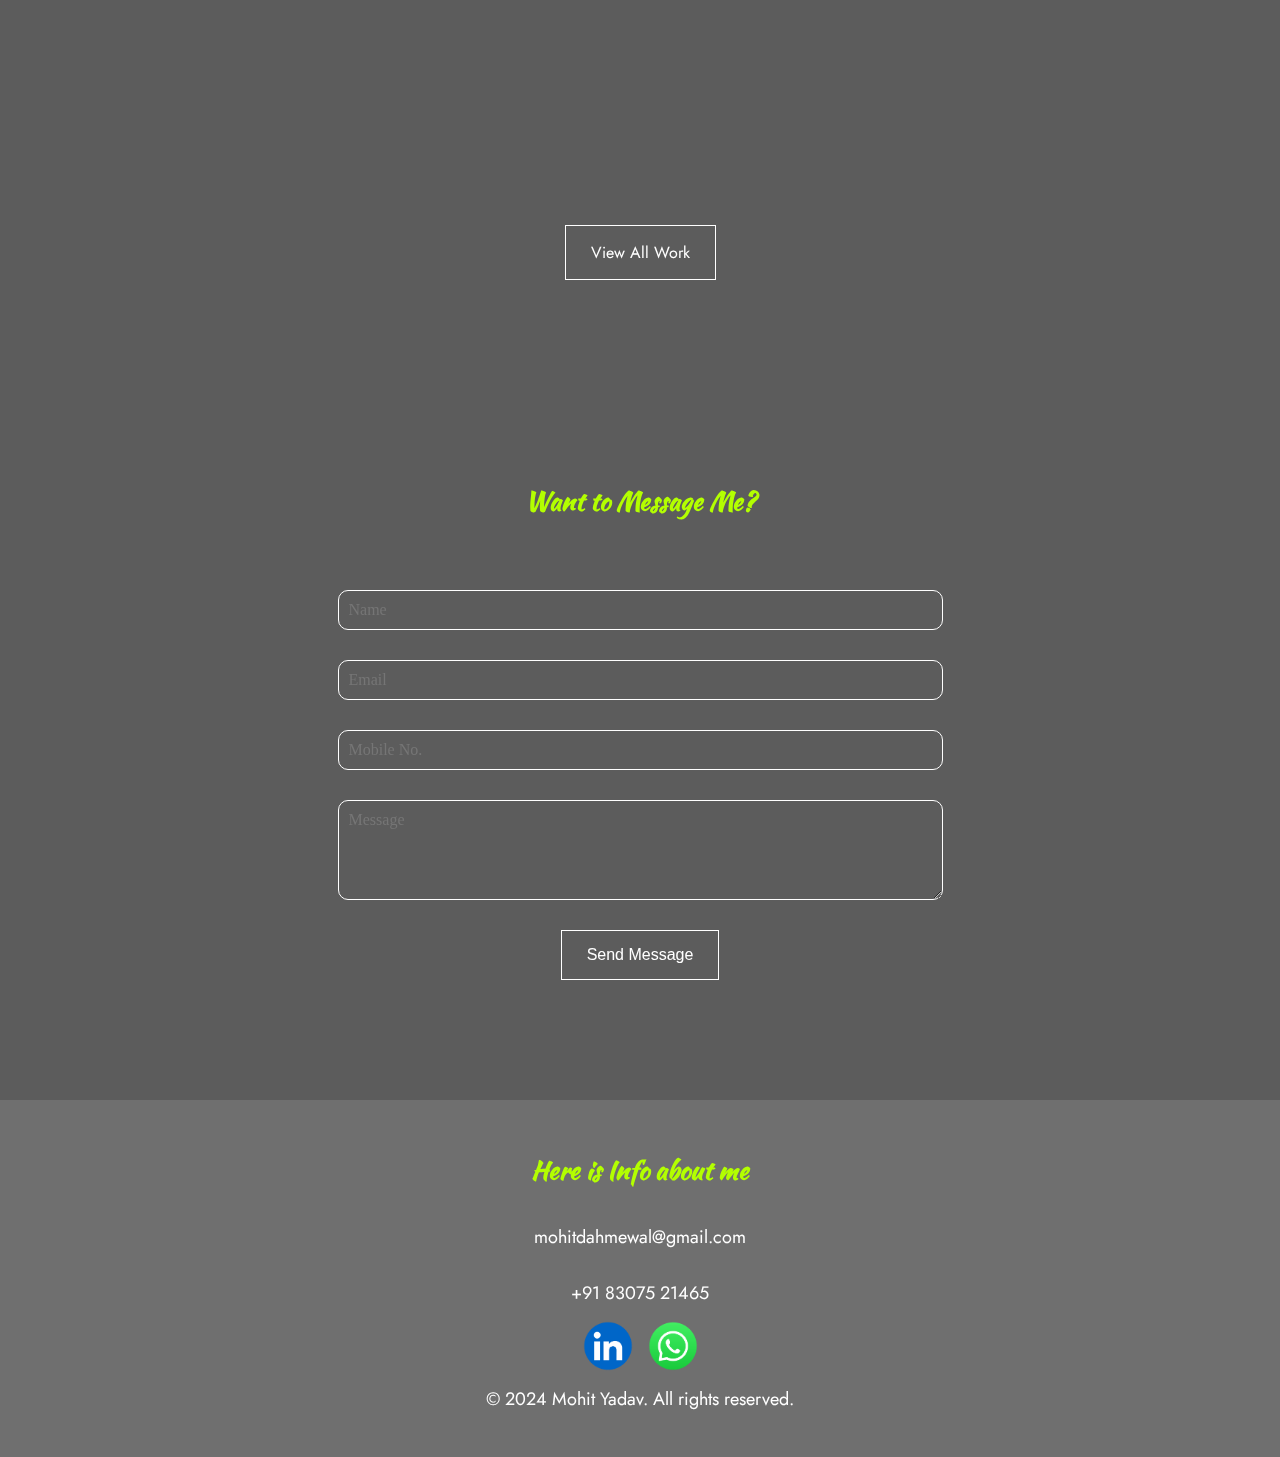
==== commit f6b6315a: "Update index.html" ====
--- a/index.html
+++ b/index.html
@@ -7,7 +7,7 @@
     <link
             rel="icon"
             href=
-"https://ibb.co/x77m4RL"
+"https://media.geeksforgeeks.org/wp-content/cdn-uploads/gfg_200X200.png"
             type="image/x-icon"
         />
     <title>Mohit's Portfolio</title>
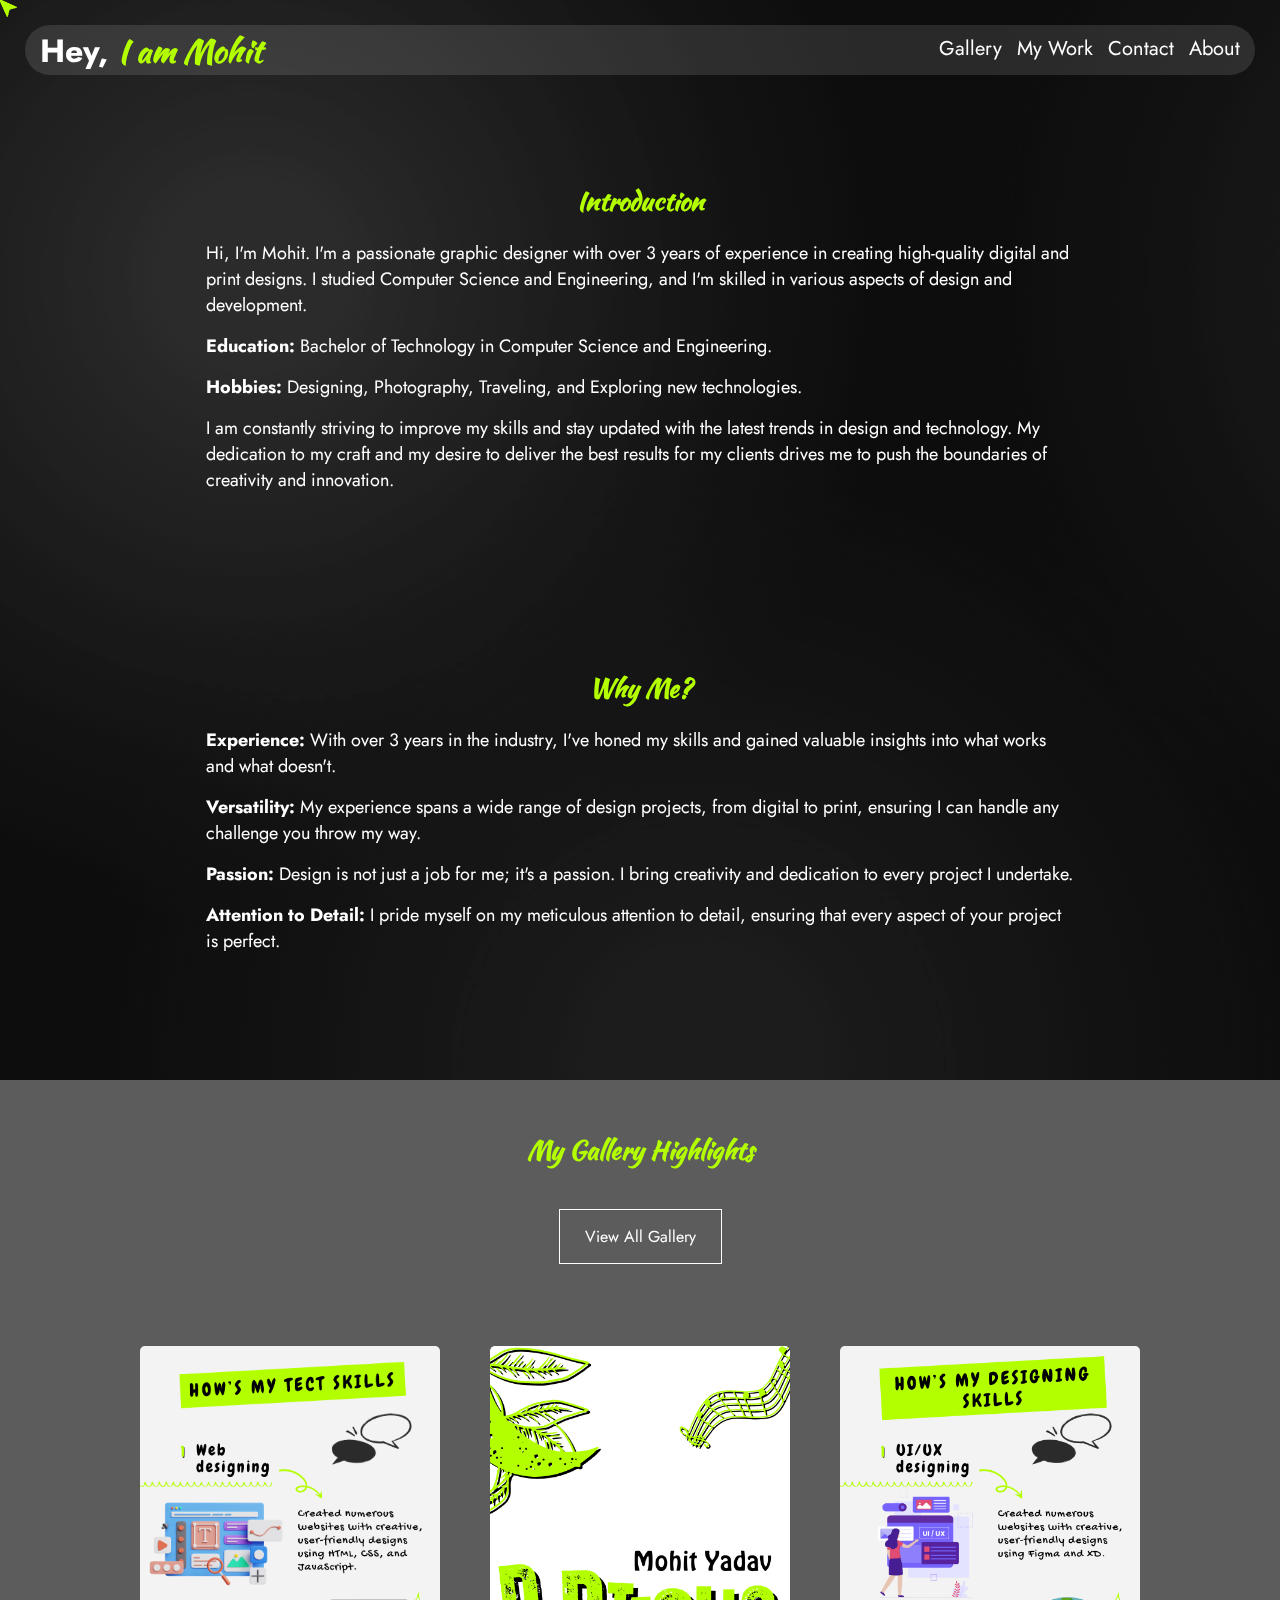
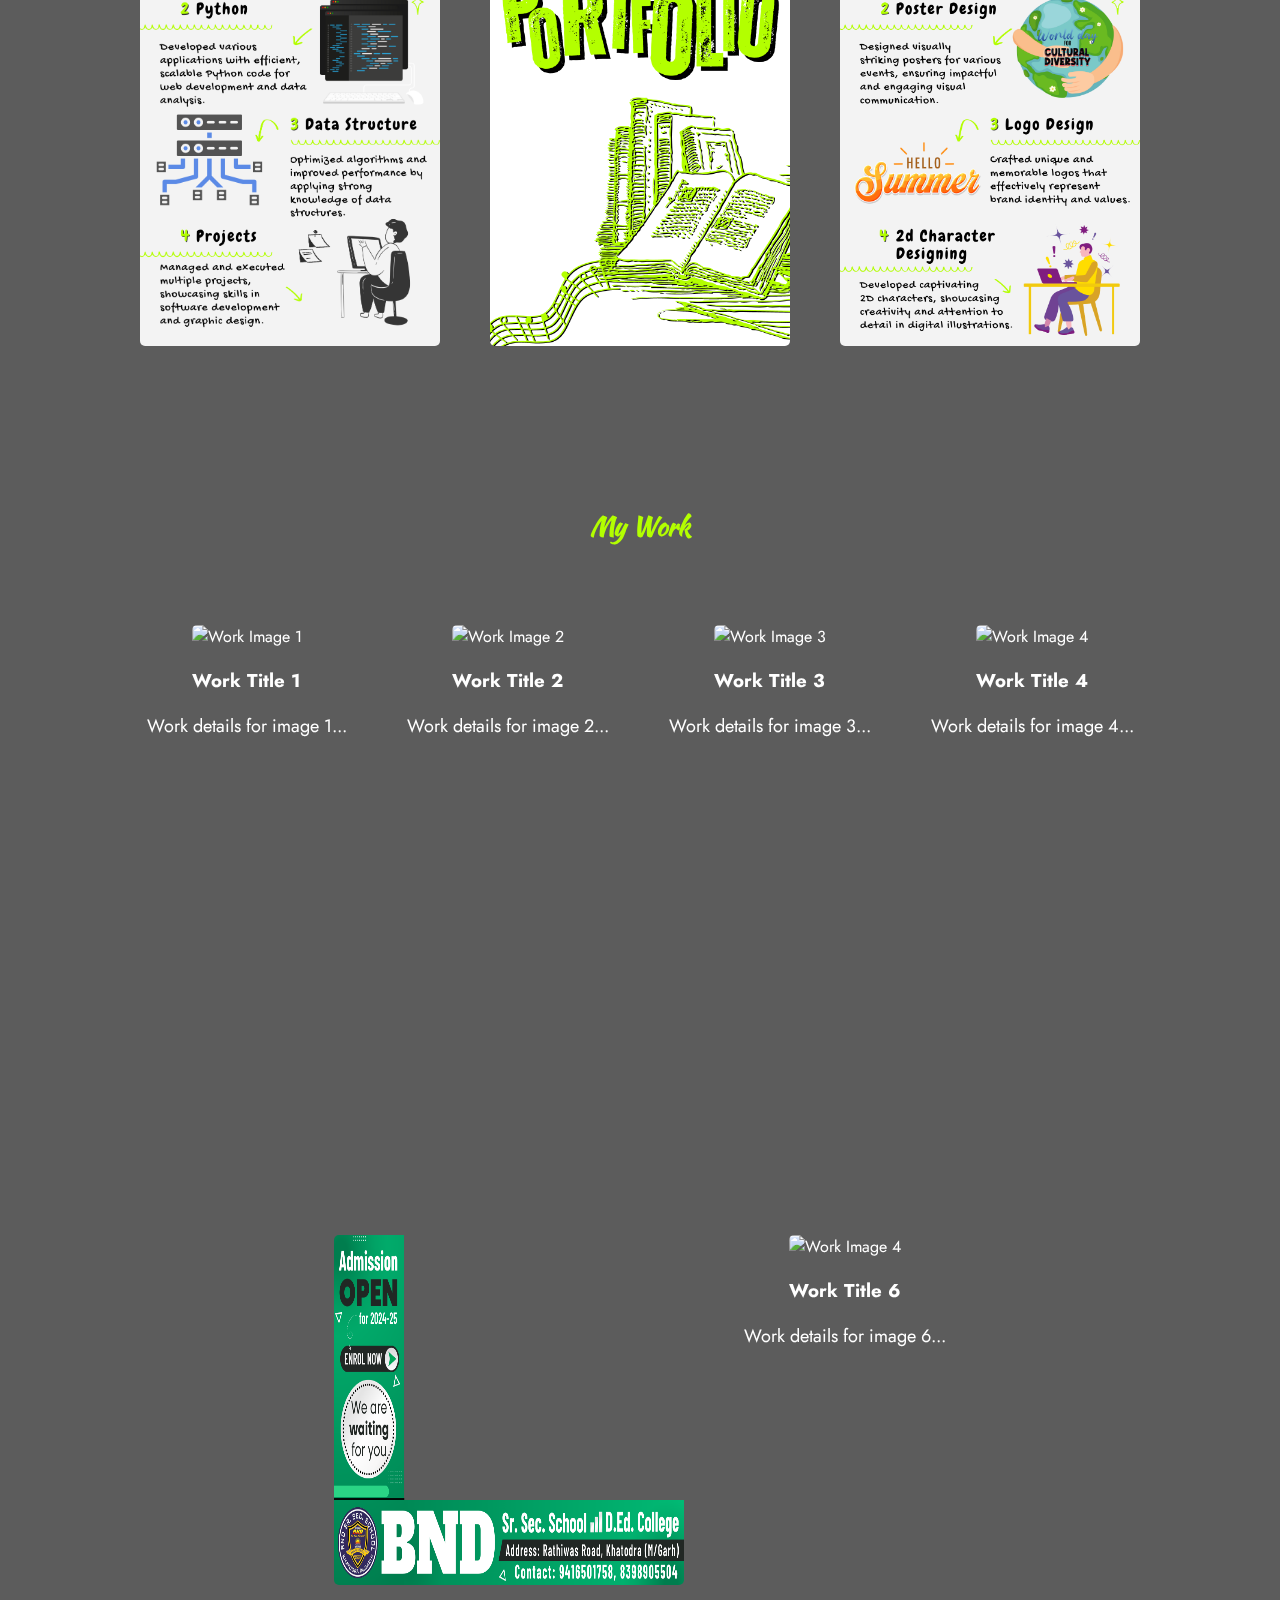
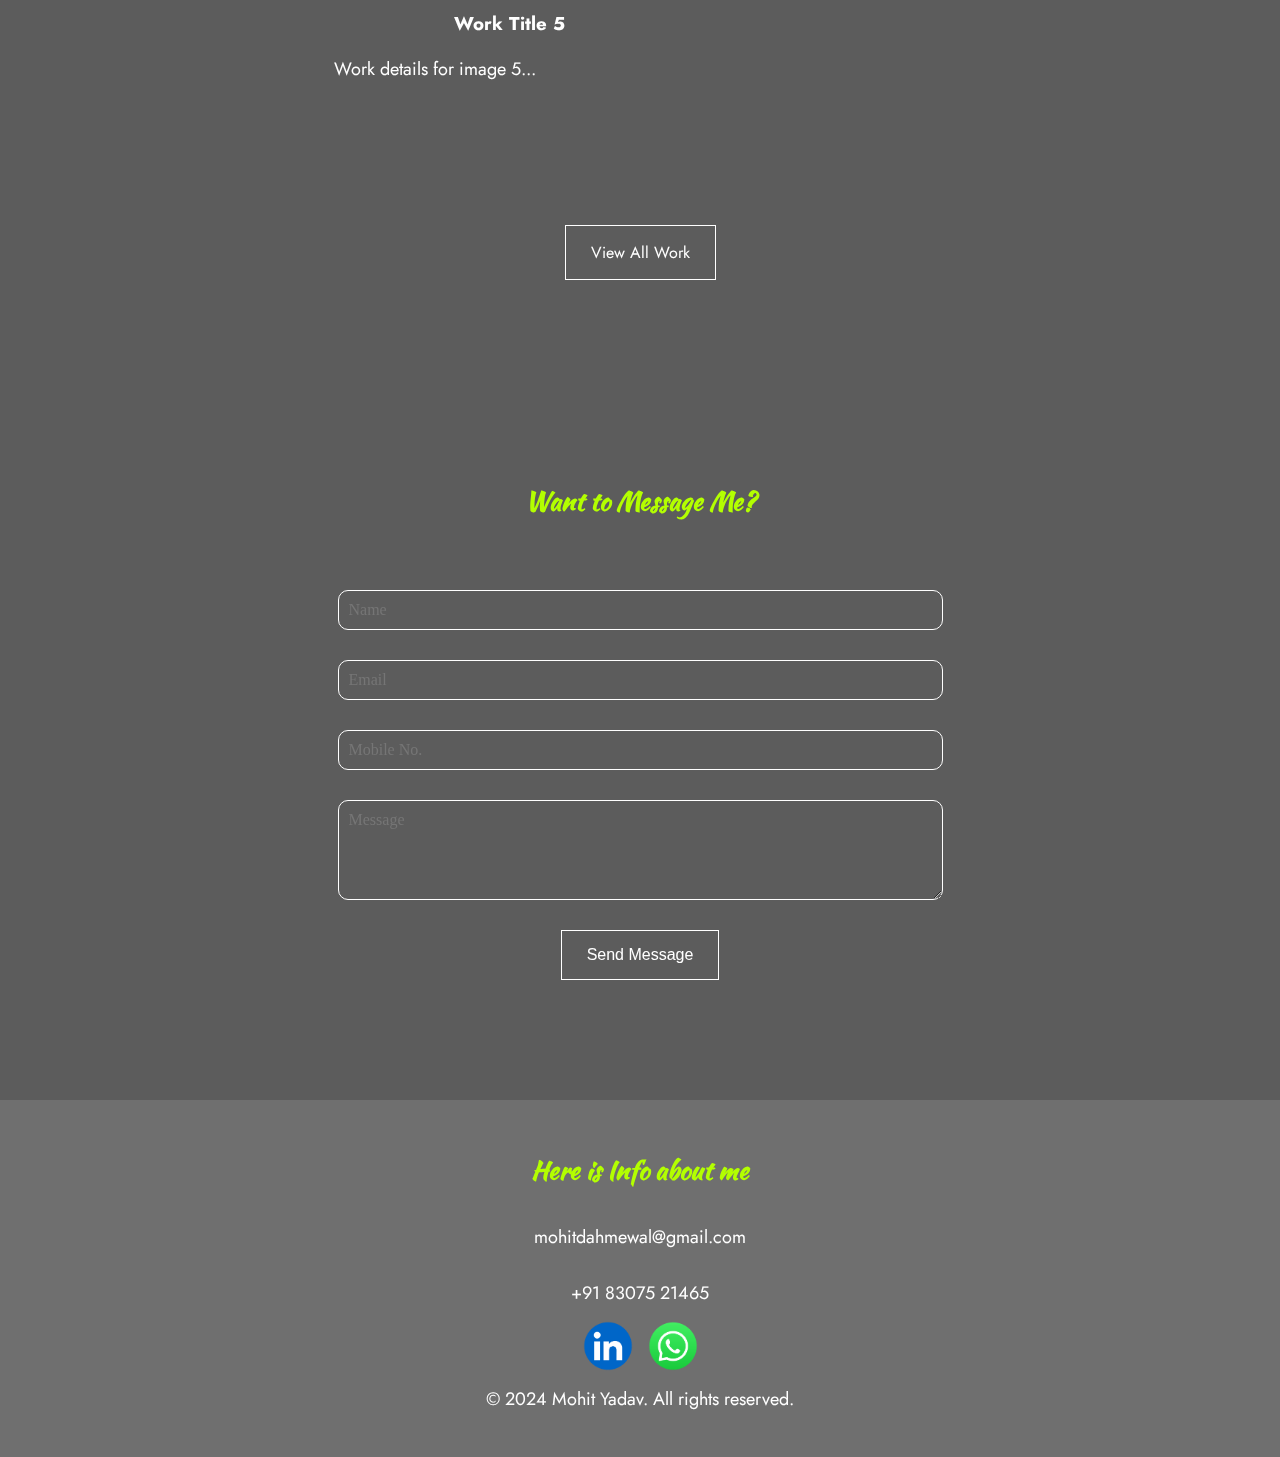
==== commit 3f17d92e: "Add files via upload" ====
--- a/index.html
+++ b/index.html
@@ -1,152 +1,146 @@
-<!DOCTYPE html>
-<html lang="en">
-<head>
-    <meta charset="UTF-8">
-    <meta name="viewport" content="width=device-width, initial-scale=1.0">
-    <link rel="stylesheet" href="https://fonts.googleapis.com/css2?family=Montserrat:wght@400;700&display=swap">
-    <link
-            rel="icon"
-            href=
-"https://media.geeksforgeeks.org/wp-content/cdn-uploads/gfg_200X200.png"
-            type="image/x-icon"
-        />
-    <title>Mohit's Portfolio</title>
-    <meta name="description" content="Mohit's Portfolio - A passionate graphic designer with over 3 years of experience in creating high-quality digital and print designs.">
-    <meta name="keywords" content="Graphic Design, Portfolio, Web Development, Mohit">
-    <link rel="stylesheet" href="styles.css">
-</head>
-<body>
-    <video autoplay muted loop id="video-background">
-        <source src="ASSETS/Main/Background.mp4" type="video/mp4">
-        Your browser does not support the video tag.
-    </video>
-
-    <div class="custom-cursor" id="customCursor"></div>
-
-    <div class="Back" onclick="topFunction()" id="myBtn"><h1>^</h1>
-    </div>
-
-    <div class="main">
-        <div class="text">
-            <h1>Hey, <span>I am Mohit</span></h1>
-        </div>
-        <ul class="nav">
-            <li><a class="nav-a" href="#gallery">Gallery</a></li>
-            <li><a class="nav-a" href="#work">My Work</a></li>
-            <li><a class="nav-a" href="#contact">Contact</a></li>
-            <li><a class="nav-a" href="#about">About</a></li>
-        </ul>
-        <div class="hamburger" id="hamburger">
-            <div class="bar1"></div>
-            <div class="bar2"></div>
-        </div>
-    </div>
-
-    <div class="mob-nav"><a href="#gallery">Gallery</a></div>
-    <div class="mob-nav"><a href="#work">My Work</a></div>
-    <div class="mob-nav"><a href="#contact">Contact</a></div>
-    <div class="mob-nav"><a href="#about">About</a></div>
-    
-    <section id="introduction" class="section">
-        <div class="container">
-            <h2>Introduction</h2>
-            <ul>
-                <li>Hi, I'm Mohit. I'm a passionate graphic designer with over 3 years of experience in creating high-quality digital and print designs. I studied Computer Science and Engineering, and I'm skilled in various aspects of design and development.</li>
-                <li><strong>Education:</strong> Bachelor of Technology in Computer Science and Engineering.</li>
-                <li><strong>Hobbies:</strong> Designing, Photography, Traveling, and Exploring new technologies.</li>
-                <li>I am constantly striving to improve my skills and stay updated with the latest trends in design and technology. My dedication to my craft and my desire to deliver the best results for my clients drives me to push the boundaries of creativity and innovation.</li>
-            </ul>
-        </div>
-    </section>
-    
-    <section id="why-me" class="section">
-        <div class="container">
-            <h2>Why Me?</h2>
-            <ul>
-                <li><strong>Experience:</strong> With over 3 years in the industry, I've honed my skills and gained valuable insights into what works and what doesn't.</li>
-                <li><strong>Versatility:</strong> My experience spans a wide range of design projects, from digital to print, ensuring I can handle any challenge you throw my way.</li>
-                <li><strong>Passion:</strong> Design is not just a job for me; it's a passion. I bring creativity and dedication to every project I undertake.</li>
-                <li><strong>Attention to Detail:</strong> I pride myself on my meticulous attention to detail, ensuring that every aspect of your project is perfect.</li>
-            </ul>
-        </div>
-    </section>
-    
-    <section id="gallery" class="section">
-        <div class="container">
-            <h2>My Gallery Highlights</h2>
-            <a href="#" class="button">View All Gallery</a>
-            <div class="gallery-images">
-                <img src="ASSETS/Poster/Gallery 2.png" alt="Gallery Image 1">
-                <img src="ASSETS/Poster/Gallery 1.png" alt="Gallery Image 2">
-                <img src="ASSETS/Poster/Gallery 3.png" alt="Gallery Image 3">
-            </div>
-        </div>
-    </section>
-    
-    <section id="work" class="section">
-        <div class="container">
-            <h2>My Work</h2>
-            <div class="work-images">
-                <div class="work-item">
-                    <img src="ASSETS/Poster/BURGUR.png" alt="Work Image 1">
-                    <h3>Work Title 1</h3>
-                    <p>Work details for image 1...</p>
-                </div>
-                <div class="work-item">
-                    <img src="ASSETS/Poster/BURGUR.png" alt="Work Image 2">
-                    <h3>Work Title 2</h3>
-                    <p>Work details for image 2...</p>
-                </div>
-                <div class="work-item">
-                    <img src="ASSETS/Poster/BURGUR.png" alt="Work Image 3">
-                    <h3>Work Title 3</h3>
-                    <p>Work details for image 3...</p>
-                </div>
-                <div class="work-item">
-                    <img src="ASSETS/Poster/BURGUR.png" alt="Work Image 4">
-                    <h3>Work Title 4</h3>
-                    <p>Work details for image 4...</p>
-                </div>
-                <div class="work-item">
-                    <img src="ASSETS/Poster/BURGUR.png" alt="Work Image 4">
-                    <h3>Work Title 5</h3>
-                    <p>Work details for image 5...</p>
-                </div>
-                <div class="work-item">
-                    <img src="ASSETS/Poster/BURGUR.png" alt="Work Image 4">
-                    <h3>Work Title 6</h3>
-                    <p>Work details for image 6...</p>
-                </div>
-            </div>
-            <a href="#" class="button">View All Work</a>
-        </div>
-    </section>    
-
-    <section id="contact" class="section">
-        <div class="container">
-            <h2>Want to Message Me?</h2>
-            <form>
-                <input type="text" name="name" placeholder="Name" aria-label="Name">
-                <input type="email" name="email" placeholder="Email" aria-label="Email">
-                <input type="text" name="phone" placeholder="Mobile No." aria-label="Phone">
-                <textarea name="message" placeholder="Message" aria-label="Message"></textarea>
-            </form>
-            <button type="submit" class="button">Send Message</button>
-        </div>
-    </section>
-
-    <footer id="about" align="center">
-        <div class="container">
-            <h2>Here is Info about me</h2>
-            <p>mohitdahmewal@gmail.com</p>
-            <p>+91 83075 21465</p>
-            <div class="social-links">
-                <a href="https://www.linkedin.com/in/mohit-yadav-63a166276/"><img src="ASSETS/Logo/linkedin-icon.png" alt="LinkedIn"></a>
-                <a href="https://wa.me/918307521465"><img src="ASSETS/Logo/WhatsApp-icon.png" alt="WhatsApp"></a>
-            </div>
-            <p>© 2024 Mohit Yadav. All rights reserved.</p>
-        </div>
-    </footer>
-    <script src="script.js"></script>
-</body>
-</html>
+<!DOCTYPE html>
+<html lang="en">
+<head>
+    <meta charset="UTF-8">
+    <meta name="viewport" content="width=device-width, initial-scale=1.0">
+    <link rel="stylesheet" href="https://fonts.googleapis.com/css2?family=Montserrat:wght@400;700&display=swap">
+    <title>Mohit's Portfolio</title>
+    <meta name="description" content="Mohit's Portfolio - A passionate graphic designer with over 3 years of experience in creating high-quality digital and print designs.">
+    <meta name="keywords" content="Graphic Design, Portfolio, Web Development, Mohit">
+    <link rel="stylesheet" href="styles.css">
+</head>
+<body>
+    <video autoplay muted loop id="video-background">
+        <source src="ASSETS/Main/Background.mp4" type="video/mp4">
+        Your browser does not support the video tag.
+    </video>
+
+    <div class="custom-cursor" id="customCursor"></div>
+
+    <div class="Back" onclick="topFunction()" id="myBtn"><h1>^</h1>
+    </div>
+
+    <div class="main">
+        <div class="text">
+            <h1 onclick="location.reload();" id="mainHeading">Hey, <span>I am Mohit</span></h1>
+        </div>
+        <ul class="nav">
+            <li><a class="nav-a" onclick="showSection('gallery')">Gallery</a></li>
+            <li><a class="nav-a" onclick="showSection('work')">My Work</a></li>
+            <li><a class="nav-a" href="#contact">Contact</a></li>
+            <li><a class="nav-a" href="#about">About</a></li>
+        </ul>
+        <div class="hamburger" id="hamburger">
+            <div class="bar1"></div>
+            <div class="bar2"></div>
+        </div>
+    </div>
+
+    <div class="mob-nav" onclick="showSection('gallery')"><a>Gallery</a></div>
+    <div class="mob-nav" onclick="showSection('work')"><a>My Work</a></div>
+    <div class="mob-nav" href="#contact"><a>Contact</a></div>
+    <div class="mob-nav" href="#about"><a>About</a></div>
+    
+    <section id="introduction" class="section">
+        <div class="container">
+            <h2>Introduction</h2>
+            <ul>
+                <li>Hi, I'm Mohit. I'm a passionate graphic designer with over 3 years of experience in creating high-quality digital and print designs. I studied Computer Science and Engineering, and I'm skilled in various aspects of design and development.</li>
+                <li><strong>Education:</strong> Bachelor of Technology in Computer Science and Engineering.</li>
+                <li><strong>Hobbies:</strong> Designing, Photography, Traveling, and Exploring new technologies.</li>
+                <li>I am constantly striving to improve my skills and stay updated with the latest trends in design and technology. My dedication to my craft and my desire to deliver the best results for my clients drives me to push the boundaries of creativity and innovation.</li>
+            </ul>
+        </div>
+    </section>
+    
+    <section id="why-me" class="section">
+        <div class="container">
+            <h2>Why Me?</h2>
+            <ul>
+                <li><strong>Experience:</strong> With over 3 years in the industry, I've honed my skills and gained valuable insights into what works and what doesn't.</li>
+                <li><strong>Versatility:</strong> My experience spans a wide range of design projects, from digital to print, ensuring I can handle any challenge you throw my way.</li>
+                <li><strong>Passion:</strong> Design is not just a job for me; it's a passion. I bring creativity and dedication to every project I undertake.</li>
+                <li><strong>Attention to Detail:</strong> I pride myself on my meticulous attention to detail, ensuring that every aspect of your project is perfect.</li>
+            </ul>
+        </div>
+    </section>
+    
+    <section id="gallery" class="section">
+        <div class="container">
+            <h2>My Gallery Highlights</h2>
+            <a onclick="showSection('gallery')" class="button">View All Gallery</a>
+            <div class="gallery-images">
+                <img src="ASSETS/Poster/Gallery 2.png" alt="Gallery Image 1">
+                <img src="ASSETS/Poster/Gallery 1.png" alt="Gallery Image 2">
+                <img src="ASSETS/Poster/Gallery 3.png" alt="Gallery Image 3">
+            </div>
+        </div>
+    </section>
+    
+    <section id="work" class="section">
+        <div class="container">
+            <h2>My Work</h2>
+            <div class="work-images">
+                <div class="work-item">
+                    <img src="ASSETS/Poster/BURGUR.png" alt="Work Image 1">
+                    <h3>Work Title 1</h3>
+                    <p>Work details for image 1...</p>
+                </div>
+                <div class="work-item">
+                    <img src="ASSETS/Poster/Nirvana.png" alt="Work Image 2">
+                    <h3>Work Title 2</h3>
+                    <p>Work details for image 2...</p>
+                </div>
+                <div class="work-item">
+                    <img src="ASSETS/Poster/Music.png" alt="Work Image 3">
+                    <h3>Work Title 3</h3>
+                    <p>Work details for image 3...</p>
+                </div>
+                <div class="work-item">
+                    <img src="ASSETS/Poster/Beast.png" alt="Work Image 4">
+                    <h3>Work Title 4</h3>
+                    <p>Work details for image 4...</p>
+                </div>
+                <div class="work-item">
+                    <img src="ASSETS/Poster/L- shape.png" alt="Work Image 4">
+                    <h3>Work Title 5</h3>
+                    <p>Work details for image 5...</p>
+                </div>
+                <div class="work-item">
+                    <img src="ASSETS/Poster/BURGUR.png" alt="Work Image 4">
+                    <h3>Work Title 6</h3>
+                    <p>Work details for image 6...</p>
+                </div>
+            </div>
+            <a onclick="showSection('work')" class="button">View All Work</a>
+        </div>
+    </section>    
+
+    <section id="contact" class="section">
+        <div class="container">
+            <h2>Want to Message Me?</h2>
+            <form>
+                <input type="text" name="name" placeholder="Name" aria-label="Name">
+                <input type="email" name="email" placeholder="Email" aria-label="Email">
+                <input type="text" name="phone" placeholder="Mobile No." aria-label="Phone">
+                <textarea name="message" placeholder="Message" aria-label="Message"></textarea>
+            </form>
+            <button type="submit" class="button">Send Message</button>
+        </div>
+    </section>
+
+    <footer id="about" align="center">
+        <div class="container">
+            <h2>Here is Info about me</h2>
+            <p>mohitdahmewal@gmail.com</p>
+            <p>+91 83075 21465</p>
+            <div class="social-links">
+                <a href="https://www.linkedin.com/in/mohit-y-63a166276/"><img src="ASSETS/Logo/linkedin-icon.png" alt="LinkedIn"></a>
+                <a href="https://wa.me/918307521465"><img src="ASSETS/Logo/WhatsApp-icon.png" alt="WhatsApp"></a>
+            </div>
+            <p>© 2024 Mohit Yadav. All rights reserved.</p>
+        </div>
+    </footer>
+    <script src="script.js"></script>
+</body>
+</html>
--- a/styles.css
+++ b/styles.css
@@ -1,498 +1,503 @@
-@import url('https://fonts.googleapis.com/css2?family=Jost:ital,wght@0,100..900;1,100..900&display=swap');
-@import url('https://fonts.googleapis.com/css2?family=Jost:ital,wght@0,100..900;1,100..900&family=Kaushan+Script&display=swap');
-
-body, html {
-    cursor: none;
-    margin-top: 0;
-    margin: 0;
-    padding: 0;
-    font-family: 'Jost', sans-serif;
-    background-color: rgba(0, 0, 0, 0.4);
-    color: white;
-    font-size: 16px; /* Increased base font size */
-    overflow:auto;
-}
-
-#video-background {
-    position: fixed;
-    top: 0;
-    right: 0;
-    bottom: 0;
-    left: 0;
-    min-width: 100%;
-    min-height: 100%;
-    z-index: -1;
-}
-
-.custom-cursor {
-    background-color: rgba(0, 0, 0, 0.21);
-    margin-top: 8px;
-    margin-left: 8px;
-    width: 18px;
-    height: 18px;
-    background: url('ASSETS/Main/Cursor.png') no-repeat center center;
-    background-size: contain;
-    position: fixed;
-    pointer-events: none; /* Prevent the cursor from blocking interactions */
-    z-index: 1000; /* Make sure it's on top of other elements */
-    display: none; /* Initially hidden */
-    transform: translate(-50%, -50%); /* Center the custom cursor on the mouse position */
-}
-
-@media (min-width: 768px) {
-    .custom-cursor {
-        display: block; /* Show custom cursor for viewport wider than 768px */
-    }
-}
-
-.ripple {
-    position: fixed;
-    margin-top: 40px;
-    margin-left: 40px;
-    border-radius: 50%;
-    border: 2px solid rgb(179, 255, 0); /* Adjust color as needed */
-    pointer-events: none;
-    animation: ripple-animation 1s linear;
-    opacity: 0;
-}
-
-@keyframes ripple-animation {
-    from {
-        width: 0;
-        height: 0;
-        opacity: 1;
-    }
-    to {
-        width: 100px; /* Adjust size as needed */
-        height: 100px; /* Adjust size as needed */
-        opacity: 0;
-    }
-}
-
-.Back{
-    cursor: none;
-    position: fixed;
-    bottom: 30px;
-    z-index: 99;
-    right: 4%;
-    width: 40px;
-    height: 40px;
-    background-color: rgba(0, 0, 0, 0.118);
-    border-radius: 40px;
-    border: rgb(179, 255, 0) solid 2px;
-    display: none;
-    transition: .3s ease-in-out;
-}
-
-.Back h1{
-    cursor: none;
-    color: rgb(179, 255, 0);
-    text-align: center;
-    font-size: 50px;
-    margin-top: -5px;
-
-}
-
-@media (min-width: 768px) {
-    .Back:hover{
-        cursor: none;
-        color: rgb(19, 19, 19);
-        background-color: rgb(179, 255, 0);
-    }
-    
-    .Back h1:hover{
-        color: rgb(0, 0, 0);
-    }
-}
-
-.main {
-    cursor: none;
-    width: calc(100% - 50px); /* Full width minus margin */
-    height: 50px;
-    background-color: rgba(255, 255, 255, 0.118);
-    border-radius: 25px;
-    margin: 25px;
-    display: flex;
-    justify-content: space-between;
-    align-items: center;
-    padding: 0 15px;
-    color: white; /* Text color */
-    box-sizing: border-box;
-}
-.main .text {
-    font-size: 16px; /* Adjust text size as needed */
-}
-.main .nav {
-    list-style: none;
-    display: flex;
-    gap: 15px; /* Spacing between navigation items */
-}
-.main .nav a {
-    cursor: none;
-    color: white;
-    text-decoration: none;
-    font-size: 20px;
-}
-.hamburger {
-    display: none;
-    flex-direction: column;
-    justify-content: space-between;
-    width: 20px;
-    height: 17px; /* Adjusted height */
-    cursor: pointer;
-}
-.hamburger div {
-    width: 100%;
-    height: 3px;
-    background-color: white;
-    transition: transform 0.3s;
-}
-.cross .bar1 {
-    transform: rotate(45deg) translate(5px, 5px);
-}
-.cross .bar2 {
-    transform: rotate(-45deg) translate(5px, -5px);
-}
-
-.mob-nav {
-    height: 40px;
-    background-color: black;
-    border-radius: 25px;
-    margin: 10px 25px; /* Adjust margin as needed */
-    display: none; /* Initially hidden */
-    justify-content: space-between;
-    align-items: center;
-    padding: 0 15px;
-    color: white; /* Text color */
-    box-sizing: border-box;
-    animation-duration: 0.75s; /* Duration of animation */
-    animation-fill-mode: forwards; /* Animation fill mode */
-}
-
-.mob-nav a {
-    color: white;
-    text-decoration: none;
-    text-align: center;
-}
-
-@media (max-width: 768px) {
-    .main .nav {
-        display: none;
-    }
-    .hamburger {
-        display: flex;
-    }
-    .mob-nav {
-        display: none;
-    }
-    .cross .mob-nav:nth-child(2) {
-        display: flex;
-        animation: slideInRight 1s forwards;
-    }
-    .cross .mob-nav:nth-child(3) {
-        animation-delay: 0.5s; /* Delay for second .mob-nav */
-    }
-    .cross .mob-nav:nth-child(4) {
-        animation-delay: 1s; /* Delay for third .mob-nav */
-    }
-    .cross .mob-nav:nth-child(5) {
-        animation-delay: 1.5s; /* Delay for fourth .mob-nav */
-    }
-}
-
-@keyframes slideInRight {
-    0% {
-        transform: translateX(100%);
-        opacity: 0;
-    }
-    100% {
-        transform: translateX(0);
-        opacity: 1;
-    }
-}
-
-.mob-nav {
-    cursor: none;
-    display: none;
-}
-
-.container {
-    cursor: none;
-    width: 100%;
-    margin: 0 auto;
-    display: flex;
-    flex-direction: column;
-    align-items: center;
-    text-align: center;
-    transition: transform 1s ease-out; /* Adjusted transition duration */
-    transform: translateY(0); /* Initial position */
-    opacity: 1; /* Initial opacity */
-}
-
-.hide-content {
-    cursor: none;
-    transform: translateY(25px); /* Adjust the amount of movement down */
-    opacity: 0; /* Fade out content */
-}
-
-
-.container h2{
-    cursor: none;
-    color: rgb(179, 255, 0);
-    font-family: "Kaushan Script", cursive;
-}
-
-.nav-a::after {
-    cursor: none;
-    content: '';
-    width: 0;
-    height: 2px;
-    display: block;
-    margin-top: 2px;
-    right: 0;
-    color: white;
-    background: rgb(179, 255, 0);
-    transition: width 0.4s ease;
-}
-
-.nav-a:hover::after {
-    cursor: none;
-    width: 100%;
-    left: 0;
-    color: rgb(179, 255, 0);
-    background: rgb(179, 255, 0);
-}
-
-.section {
-    cursor: none;
-    padding: 60px 20px;
-    background:  transparent;
-    margin: 20px 0;
-}
-
-.main h1 span {
-    color: rgb(179, 255, 0);
-    font-family: "Kaushan Script", cursive;
-}
-
-h2 {
-    font-size: 26px; /* Increased font size */
-    margin-bottom: 20px;
-}
-
-.section p, .section ul, .section form {
-    cursor: none;
-    max-width: 100%;
-    margin: 0 auto;
-    text-align: left;
-    font-size: 18px; /* Increased font size */
-}
-
-.section ul {
-    list-style-type: none;
-    padding-left: 15%;
-    padding-right: 15%;
-}
-
-.section ul li {
-    margin-bottom: 15px;
-}
-
-.button {
-    cursor: none;
-    display: inline-block;
-    margin: 20px 0;
-    background-color: transparent;
-    padding: 15px 25px;
-    color: white;
-    text-decoration: none;
-    border: 1px solid white;
-    font-size: 16px; /* Increased font size */
-    transition: all 0.4s;
-}
-
-.button:hover {
-    background: white;
-    color: rgb(19, 19, 19);
-}
-
-.gallery-images {
-    margin-top: 5%;
-    display: flex;
-    flex-wrap: wrap;
-    gap: 50px;
-    justify-content: center;
-}
-
-.gallery-images img {
-    width: 300px; /* Adjusted width */
-    height: 600px; /* Maintain 1:2 aspect ratio */
-    object-fit: cover; /* Ensures the image is cropped to fit the aspect ratio */
-    border-radius: 5px;
-    transition: transform 0.3s;
-}
-
-.gallery-images img:hover {
-    transform: scale(1.1);
-}
-
-.work-images {
-    display: flex;
-    flex-wrap: wrap;
-    gap: 20px;
-    justify-content: center;
-    margin-top: 40px; /* Added gap between gallery and work sections */
-}
-
-.work-item {
-    text-align: center;
-    height: 550px;
-    margin: 20px;
-    max-width: 450px;
-}
-
-.work-images img {
-    width: 350px; /* Set width and height to 450px */
-    height: 350px;
-    border-radius: 5px;
-    transition: transform 0.3s;
-}
-
-.work-images img:hover {
-    transform: scale(1.1);
-}
-
-.container h2{
-    color: rgb(179, 255, 0);
-    font-family: "Kaushan Script", cursive;
-    font-size: 26px;
-    margin-bottom: 20px;
-}
-
-/* Container styling */
-#contact .container {
-    max-width: 600px;
-    margin: 0 auto;
-    padding: 20px;
-}
-
-/* Form styling */
-#contact form {
-    margin-top: 40px;
-    display: flex;
-    flex-direction: column;
-    align-items: center;
-    gap: 10px;
-}
-
-#contact input{
-    cursor: none;
-    background-color: rgba(0, 0, 0, 0);
-    color: #fff;
-    border: 1px solid #fff;
-    border-radius: 10px;
-    padding: 10px;
-    margin: 10px;
-    font-size: 16px;
-    font-family: 'Playfair Display', serif;
-    width: 250%;
-    max-width: 250%;
-    box-sizing: border-box;
-    transition: .5s ease-in-out;
-}
-
-#contact textarea {
-    cursor: none;
-    background-color: rgba(0, 0, 0, 0);
-    color: #fff;
-    border-radius: 10px;
-    border: 1px solid #fff;
-    padding: 10px;
-    margin: 10px;
-    font-size: 16px;
-    font-family: 'Playfair Display', serif;
-    width: 250%;
-    max-width: 250%;
-    box-sizing: border-box;
-    transition: .3s ease-in-out;
-}
-
-#contact textarea {
-    height: 100px;
-    resize: vertical;
-    overflow: auto;
-}
-
-@media (min-width: 768px) {
-    #contact input:hover{
-        border: rgb(179, 255, 0) solid 1px;
-        border-radius: 0px;
-    }
-    #contact textarea:hover{
-        border: rgb(179, 255, 0) solid 1px;
-        border-radius: 0px;
-    }
-    
-}
-
-@media (max-width: 768px) {
-    #contact .container {
-        padding: 10px;
-    }
-
-    #contact h2 {
-        font-size: 26px;
-    }
-
-    #contact input,
-    #contact textarea {
-        font-size: 16px;
-        width: 130%;
-    }
-}
-
-footer {
-    background: rgba(255, 255, 255, 0.118);
-    color: white;
-    padding: 30px 0;
-    text-align: center;
-}
-
-footer p {
-    margin: 15px 0;
-    font-size: 18px; /* Increased font size */
-}
-
-.social-links {
-    display: flex;
-    gap: 15px;
-    justify-content: center;
-}
-
-.social-links a {
-    display: block;
-    width: 50px;
-    height: 50px;
-}
-
-.social-links a img{
-    cursor: none;
-    display: block;
-    width: 50px;
-    height: 50px;
-}
-
-@media (max-width: 768px) {
-    header .container {
-        flex-direction: column;
-    }
-    
-    nav ul {
-        flex-direction: column;
-        gap: 10px;
-    }
-    
-    .section p, .section ul, .section form {
-        text-align: center;
-    }
-}
+@import url('https://fonts.googleapis.com/css2?family=Jost:ital,wght@0,100..900;1,100..900&display=swap');
+@import url('https://fonts.googleapis.com/css2?family=Jost:ital,wght@0,100..900;1,100..900&family=Kaushan+Script&display=swap');
+
+body, html {
+    cursor: none;
+    margin-top: 0;
+    margin: 0;
+    padding: 0;
+    font-family: 'Jost', sans-serif;
+    background-color: rgba(0, 0, 0, 0.4);
+    color: white;
+    font-size: 16px; /* Increased base font size */
+    overflow:auto;
+}
+
+#video-background {
+    position: fixed;
+    top: 0;
+    right: 0;
+    bottom: 0;
+    left: 0;
+    min-width: 100%;
+    min-height: 100%;
+    z-index: -1;
+}
+
+.hidden {
+    display: none;
+}
+
+.custom-cursor {
+    background-color: rgba(0, 0, 0, 0.21);
+    margin-top: 8px;
+    margin-left: 8px;
+    width: 18px;
+    height: 18px;
+    background: url('ASSETS/Main/Cursor.png') no-repeat center center;
+    background-size: contain;
+    position: fixed;
+    pointer-events: none; /* Prevent the cursor from blocking interactions */
+    z-index: 1000; /* Make sure it's on top of other elements */
+    display: none; /* Initially hidden */
+    transform: translate(-50%, -50%); /* Center the custom cursor on the mouse position */
+    transition: transform 0.1s ease;
+}
+
+@media (min-width: 768px) {
+    .custom-cursor {
+        display: block; /* Show custom cursor for viewport wider than 768px */
+    }
+}
+
+.ripple {
+    position: fixed;
+    margin-top: 40px;
+    margin-left: 40px;
+    border-radius: 50%;
+    border: 2px solid rgb(179, 255, 0); /* Adjust color as needed */
+    pointer-events: none;
+    animation: ripple-animation 1s linear;
+    opacity: 0;
+}
+
+@keyframes ripple-animation {
+    from {
+        width: 0;
+        height: 0;
+        opacity: 1;
+    }
+    to {
+        width: 100px; /* Adjust size as needed */
+        height: 100px; /* Adjust size as needed */
+        opacity: 0;
+    }
+}
+
+.Back{
+    cursor: none;
+    position: fixed;
+    bottom: 30px;
+    z-index: 99;
+    right: 4%;
+    width: 40px;
+    height: 40px;
+    background-color: rgba(0, 0, 0, 0.118);
+    border-radius: 40px;
+    border: rgb(179, 255, 0) solid 2px;
+    display: none;
+    transition: .3s ease-in-out;
+}
+
+.Back h1{
+    cursor: none;
+    color: rgb(179, 255, 0);
+    text-align: center;
+    font-size: 50px;
+    margin-top: -5px;
+
+}
+
+@media (min-width: 768px) {
+    .Back:hover{
+        cursor: none;
+        color: rgb(19, 19, 19);
+        background-color: rgb(179, 255, 0);
+    }
+    
+    .Back h1:hover{
+        color: rgb(0, 0, 0);
+    }
+}
+
+.main {
+    cursor: none;
+    width: calc(100% - 50px); /* Full width minus margin */
+    height: 50px;
+    background-color: rgba(255, 255, 255, 0.118);
+    border-radius: 25px;
+    margin: 25px;
+    display: flex;
+    justify-content: space-between;
+    align-items: center;
+    padding: 0 15px;
+    color: white; /* Text color */
+    box-sizing: border-box;
+}
+.main .text {
+    font-size: 16px; /* Adjust text size as needed */
+}
+.main .nav {
+    list-style: none;
+    display: flex;
+    gap: 15px; /* Spacing between navigation items */
+}
+.main .nav a {
+    cursor: none;
+    color: white;
+    text-decoration: none;
+    font-size: 20px;
+}
+.hamburger {
+    display: none;
+    flex-direction: column;
+    justify-content: space-between;
+    width: 20px;
+    height: 17px; /* Adjusted height */
+    cursor: pointer;
+}
+.hamburger div {
+    width: 100%;
+    height: 3px;
+    background-color: white;
+    transition: transform 0.3s;
+}
+.cross .bar1 {
+    transform: rotate(45deg) translate(5px, 5px);
+}
+.cross .bar2 {
+    transform: rotate(-45deg) translate(5px, -5px);
+}
+
+.mob-nav {
+    height: 40px;
+    background-color: black;
+    border-radius: 25px;
+    margin: 10px 25px; /* Adjust margin as needed */
+    display: none; /* Initially hidden */
+    justify-content: space-between;
+    align-items: center;
+    padding: 0 15px;
+    color: white; /* Text color */
+    box-sizing: border-box;
+    animation-duration: 0.75s; /* Duration of animation */
+    animation-fill-mode: forwards; /* Animation fill mode */
+}
+
+.mob-nav a {
+    color: white;
+    text-decoration: none;
+    text-align: center;
+}
+
+@media (max-width: 768px) {
+    .main .nav {
+        display: none;
+    }
+    .hamburger {
+        display: flex;
+    }
+    .mob-nav {
+        display: none;
+    }
+    .cross .mob-nav:nth-child(2) {
+        display: flex;
+        animation: slideInRight 1s forwards;
+    }
+    .cross .mob-nav:nth-child(3) {
+        animation-delay: 0.5s; /* Delay for second .mob-nav */
+    }
+    .cross .mob-nav:nth-child(4) {
+        animation-delay: 1s; /* Delay for third .mob-nav */
+    }
+    .cross .mob-nav:nth-child(5) {
+        animation-delay: 1.5s; /* Delay for fourth .mob-nav */
+    }
+}
+
+@keyframes slideInRight {
+    0% {
+        transform: translateX(100%);
+        opacity: 0;
+    }
+    100% {
+        transform: translateX(0);
+        opacity: 1;
+    }
+}
+
+.mob-nav {
+    cursor: none;
+    display: none;
+}
+
+.container {
+    cursor: none;
+    width: 100%;
+    margin: 0 auto;
+    display: flex;
+    flex-direction: column;
+    align-items: center;
+    text-align: center;
+    transition: transform 1s ease-out; /* Adjusted transition duration */
+    transform: translateY(0); /* Initial position */
+    opacity: 1; /* Initial opacity */
+}
+
+.hide-content {
+    cursor: none;
+    transform: translateY(25px); /* Adjust the amount of movement down */
+    opacity: 0; /* Fade out content */
+}
+
+
+.container h2{
+    cursor: none;
+    color: rgb(179, 255, 0);
+    font-family: "Kaushan Script", cursive;
+}
+
+.nav-a::after {
+    cursor: none;
+    content: '';
+    width: 0;
+    height: 2px;
+    display: block;
+    margin-top: 2px;
+    right: 0;
+    color: white;
+    background: rgb(179, 255, 0);
+    transition: width 0.4s ease;
+}
+
+.nav-a:hover::after {
+    cursor: none;
+    width: 100%;
+    left: 0;
+    color: rgb(179, 255, 0);
+    background: rgb(179, 255, 0);
+}
+
+.section {
+    cursor: none;
+    padding: 60px 20px;
+    background:  transparent;
+    margin: 20px 0;
+}
+
+.main h1 span {
+    color: rgb(179, 255, 0);
+    font-family: "Kaushan Script", cursive;
+}
+
+h2 {
+    font-size: 26px; /* Increased font size */
+    margin-bottom: 20px;
+}
+
+.section p, .section ul, .section form {
+    cursor: none;
+    max-width: 100%;
+    margin: 0 auto;
+    text-align: left;
+    font-size: 18px; /* Increased font size */
+}
+
+.section ul {
+    list-style-type: none;
+    padding-left: 15%;
+    padding-right: 15%;
+}
+
+.section ul li {
+    margin-bottom: 15px;
+}
+
+.button {
+    cursor: none;
+    display: inline-block;
+    margin: 20px 0;
+    background-color: transparent;
+    padding: 15px 25px;
+    color: white;
+    text-decoration: none;
+    border: 1px solid white;
+    font-size: 16px; /* Increased font size */
+    transition: all 0.4s;
+}
+
+.button:hover {
+    background: white;
+    color: rgb(19, 19, 19);
+}
+
+.gallery-images {
+    margin-top: 5%;
+    display: flex;
+    flex-wrap: wrap;
+    gap: 50px;
+    justify-content: center;
+}
+
+.gallery-images img {
+    width: 300px; /* Adjusted width */
+    height: 600px; /* Maintain 1:2 aspect ratio */
+    object-fit: cover; /* Ensures the image is cropped to fit the aspect ratio */
+    border-radius: 5px;
+    transition: transform 0.3s;
+}
+
+.gallery-images img:hover {
+    transform: scale(1.1);
+}
+
+.work-images {
+    display: flex;
+    flex-wrap: wrap;
+    gap: 20px;
+    justify-content: center;
+    margin-top: 40px; /* Added gap between gallery and work sections */
+}
+
+.work-item {
+    text-align: center;
+    height: 550px;
+    margin: 20px;
+    max-width: 450px;
+}
+
+.work-images img {
+    width: 350px; /* Set width and height to 450px */
+    height: 350px;
+    border-radius: 5px;
+    transition: transform 0.3s;
+}
+
+.work-images img:hover {
+    transform: scale(1.1);
+}
+
+.container h2{
+    color: rgb(179, 255, 0);
+    font-family: "Kaushan Script", cursive;
+    font-size: 26px;
+    margin-bottom: 20px;
+}
+
+/* Container styling */
+#contact .container {
+    max-width: 600px;
+    margin: 0 auto;
+    padding: 20px;
+}
+
+/* Form styling */
+#contact form {
+    margin-top: 40px;
+    display: flex;
+    flex-direction: column;
+    align-items: center;
+    gap: 10px;
+}
+
+#contact input{
+    cursor: none;
+    background-color: rgba(0, 0, 0, 0);
+    color: #fff;
+    border: 1px solid #fff;
+    border-radius: 10px;
+    padding: 10px;
+    margin: 10px;
+    font-size: 16px;
+    font-family: 'Playfair Display', serif;
+    width: 250%;
+    max-width: 250%;
+    box-sizing: border-box;
+    transition: .5s ease-in-out;
+}
+
+#contact textarea {
+    cursor: none;
+    background-color: rgba(0, 0, 0, 0);
+    color: #fff;
+    border-radius: 10px;
+    border: 1px solid #fff;
+    padding: 10px;
+    margin: 10px;
+    font-size: 16px;
+    font-family: 'Playfair Display', serif;
+    width: 250%;
+    max-width: 250%;
+    box-sizing: border-box;
+    transition: .3s ease-in-out;
+}
+
+#contact textarea {
+    height: 100px;
+    resize: vertical;
+    overflow: auto;
+}
+
+@media (min-width: 768px) {
+    #contact input:hover{
+        border: rgb(179, 255, 0) solid 1px;
+        border-radius: 0px;
+    }
+    #contact textarea:hover{
+        border: rgb(179, 255, 0) solid 1px;
+        border-radius: 0px;
+    }
+    
+}
+
+@media (max-width: 768px) {
+    #contact .container {
+        padding: 10px;
+    }
+
+    #contact h2 {
+        font-size: 26px;
+    }
+
+    #contact input,
+    #contact textarea {
+        font-size: 16px;
+        width: 130%;
+    }
+}
+
+footer {
+    background: rgba(255, 255, 255, 0.118);
+    color: white;
+    padding: 30px 0;
+    text-align: center;
+}
+
+footer p {
+    margin: 15px 0;
+    font-size: 18px; /* Increased font size */
+}
+
+.social-links {
+    display: flex;
+    gap: 15px;
+    justify-content: center;
+}
+
+.social-links a {
+    display: block;
+    width: 50px;
+    height: 50px;
+}
+
+.social-links a img{
+    cursor: none;
+    display: block;
+    width: 50px;
+    height: 50px;
+}
+
+@media (max-width: 768px) {
+    header .container {
+        flex-direction: column;
+    }
+    
+    nav ul {
+        flex-direction: column;
+        gap: 10px;
+    }
+    
+    .section p, .section ul, .section form {
+        text-align: center;
+    }
+}
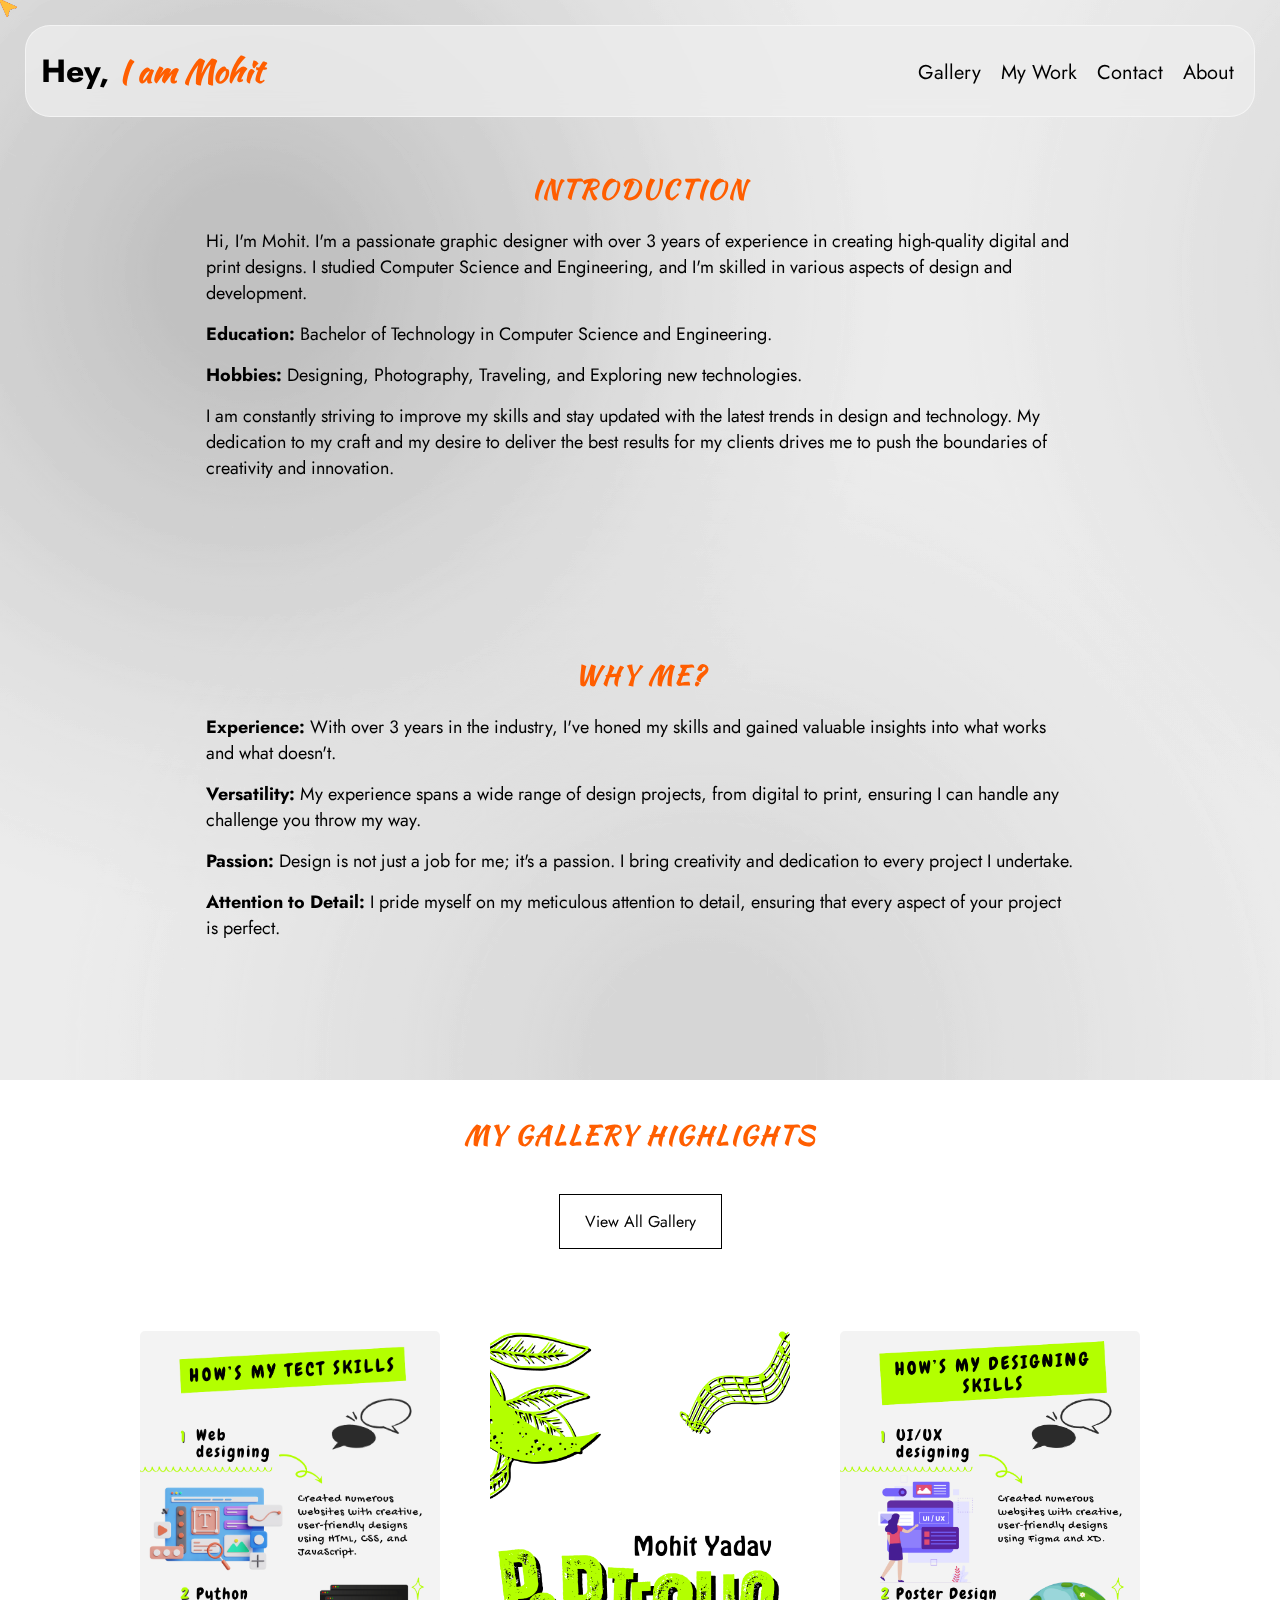
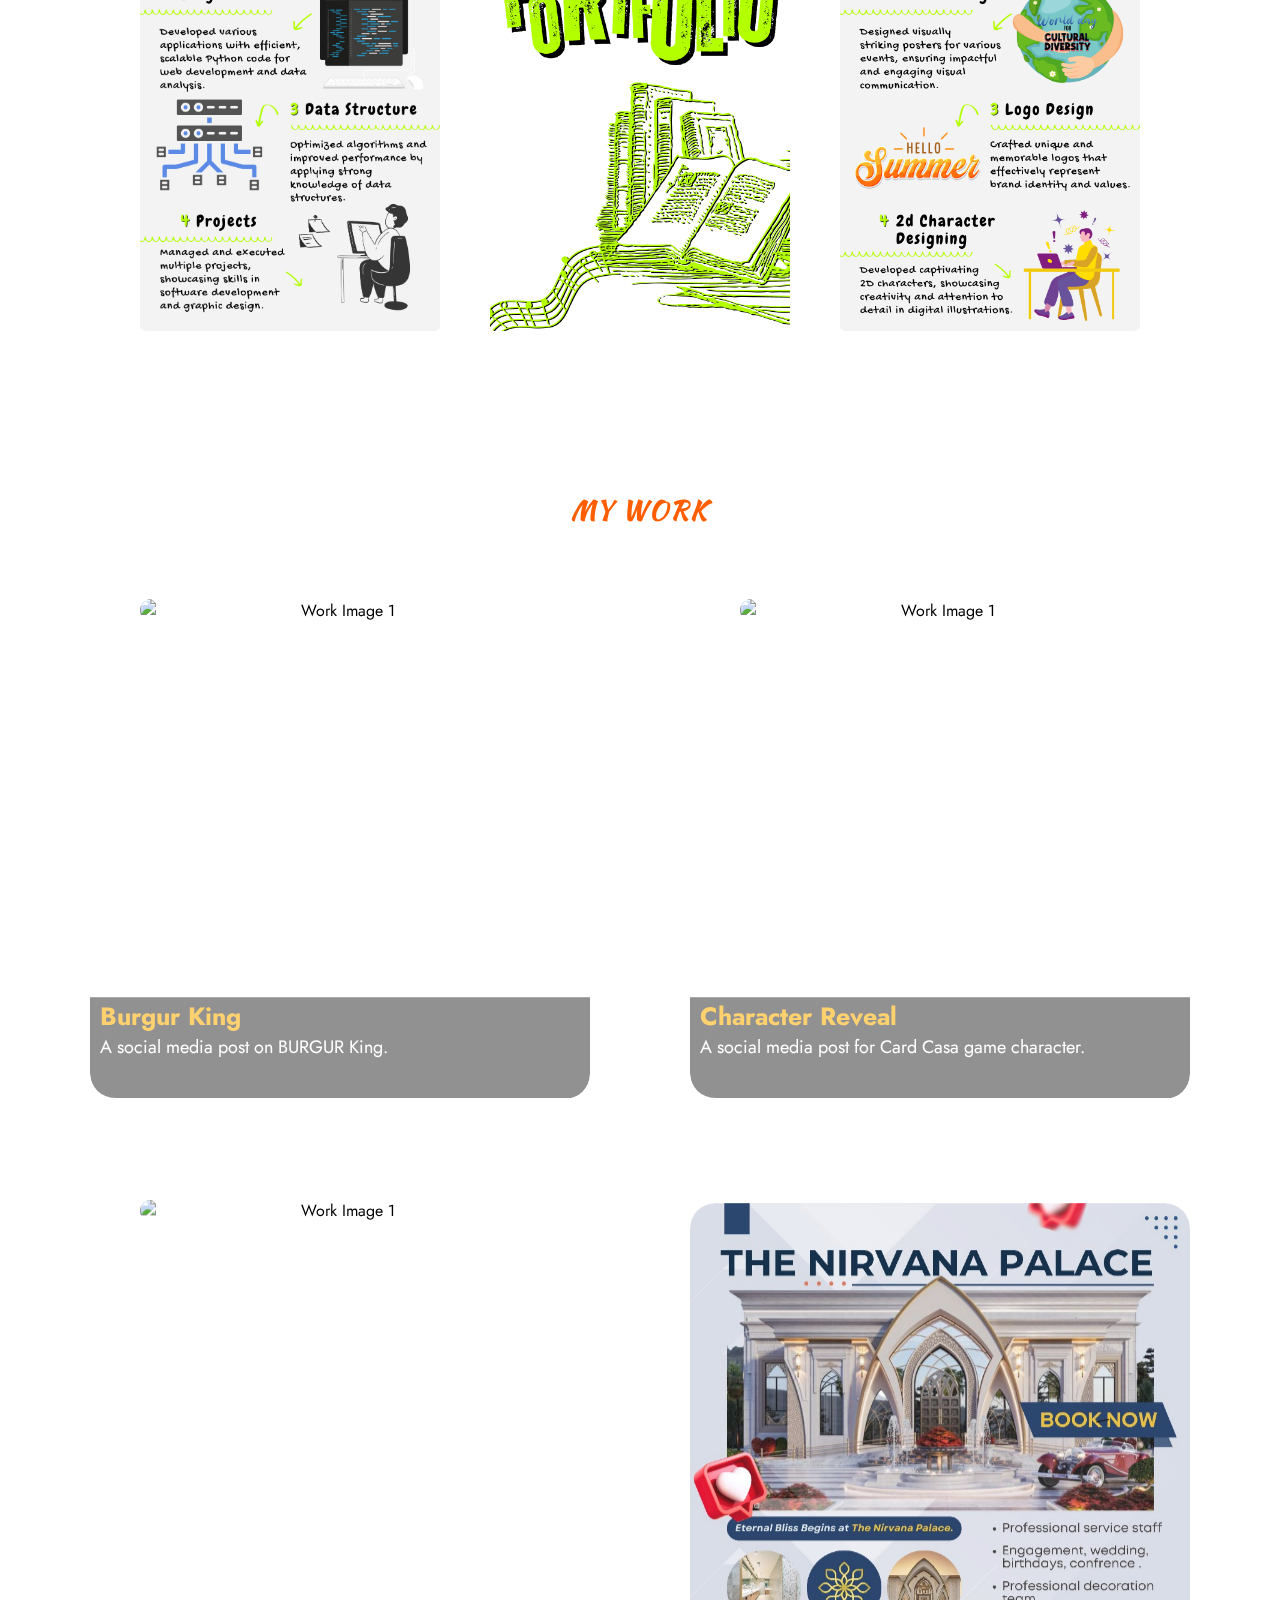
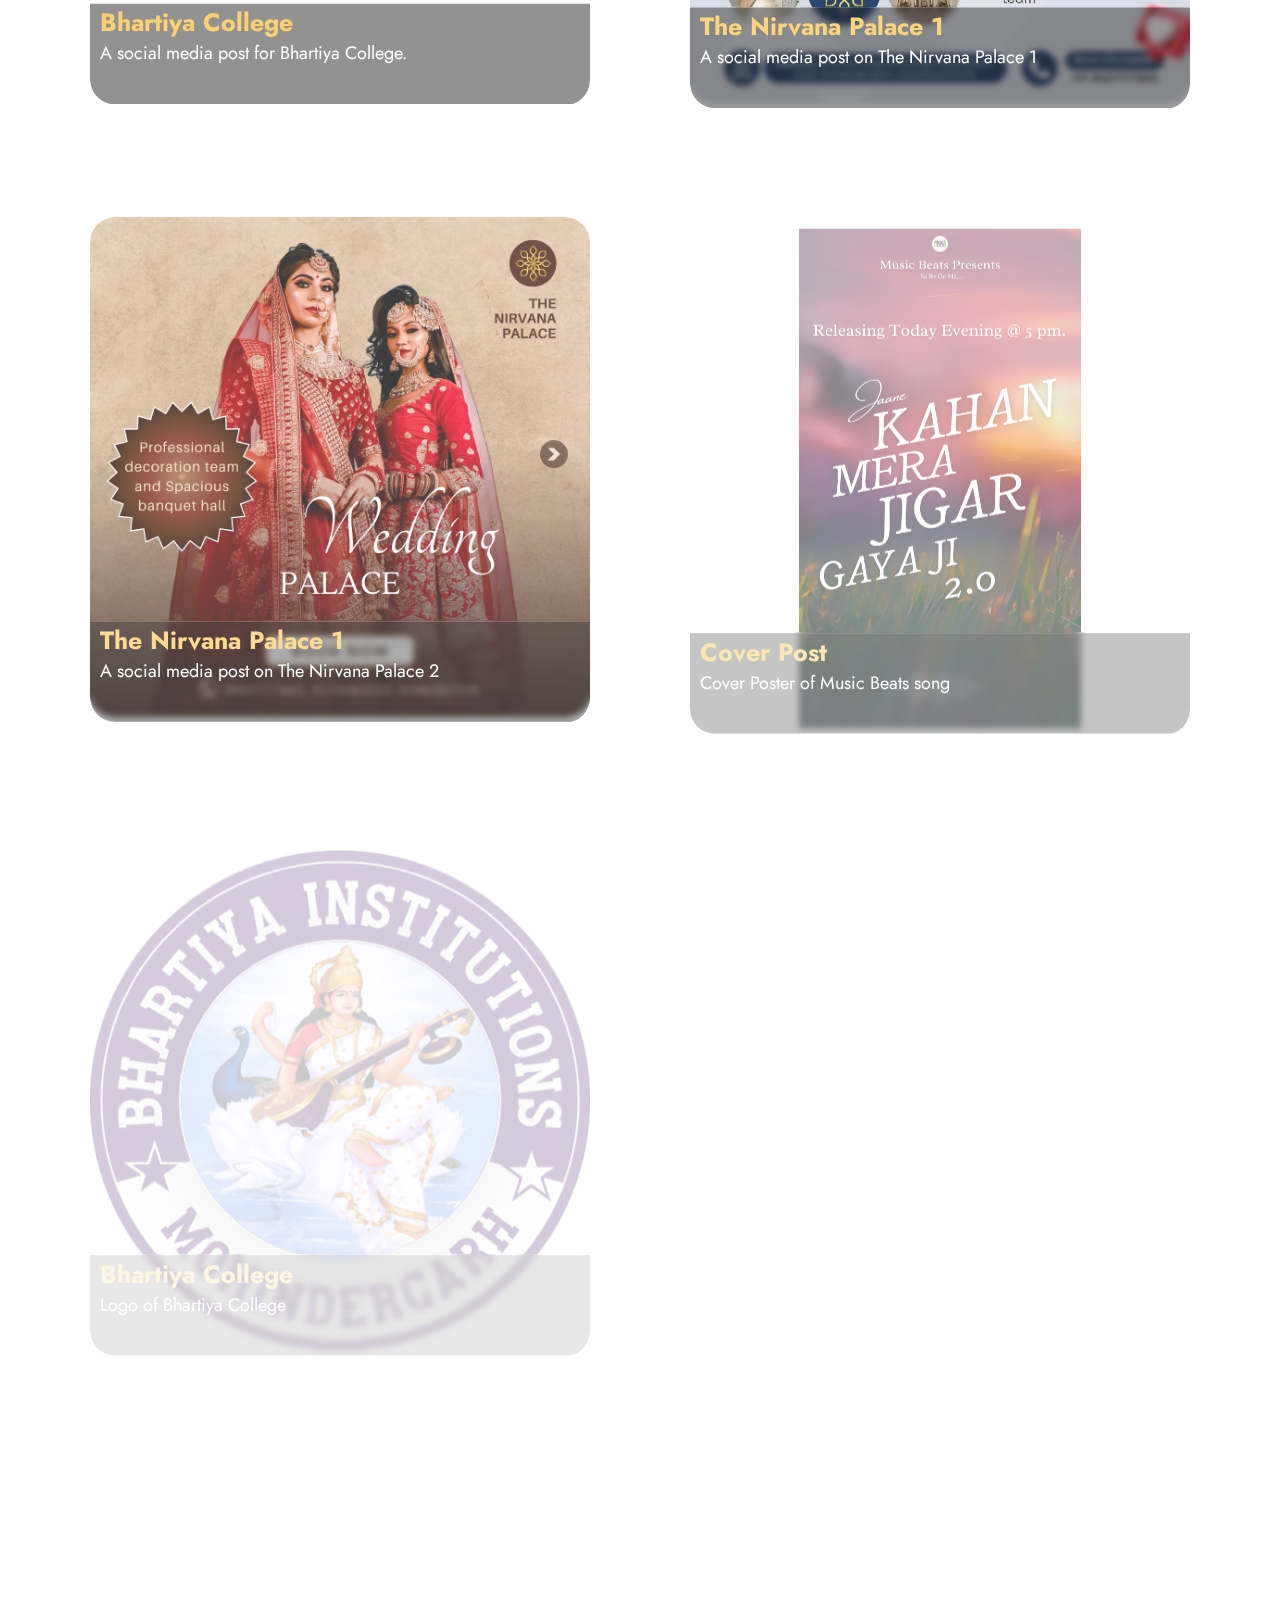
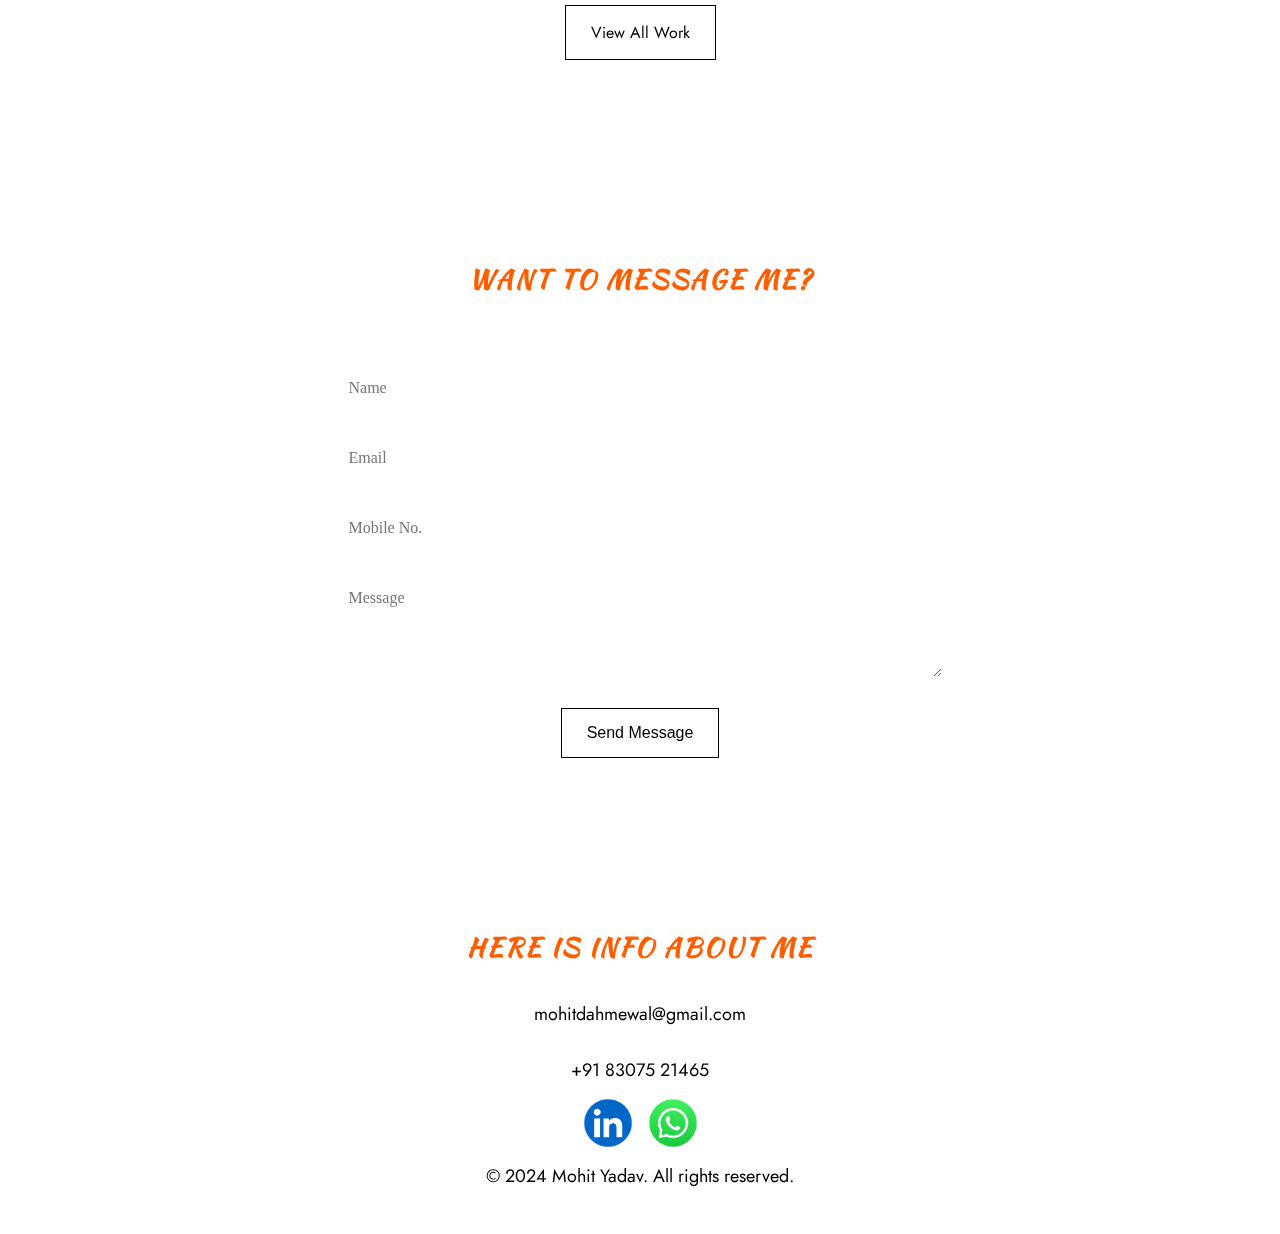
==== commit 241d75e8: "yes" ====
--- a/index.html
+++ b/index.html
@@ -7,6 +7,7 @@
     <title>Mohit's Portfolio</title>
     <meta name="description" content="Mohit's Portfolio - A passionate graphic designer with over 3 years of experience in creating high-quality digital and print designs.">
     <meta name="keywords" content="Graphic Design, Portfolio, Web Development, Mohit">
+    <script src="https://cdnjs.cloudflare.com/ajax/libs/gsap/3.12.2/gsap.min.js"></script>
     <link rel="stylesheet" href="styles.css">
 </head>
 <body>
@@ -25,8 +26,8 @@
             <h1 onclick="location.reload();" id="mainHeading">Hey, <span>I am Mohit</span></h1>
         </div>
         <ul class="nav">
-            <li><a class="nav-a" onclick="showSection('gallery')">Gallery</a></li>
-            <li><a class="nav-a" onclick="showSection('work')">My Work</a></li>
+            <li><a class="nav-a" href="#gallery">Gallery</a></li>
+            <li><a class="nav-a" href="#work">My Work</a></li>
             <li><a class="nav-a" href="#contact">Contact</a></li>
             <li><a class="nav-a" href="#about">About</a></li>
         </ul>
@@ -34,14 +35,16 @@
             <div class="bar1"></div>
             <div class="bar2"></div>
         </div>
+
+        <div class="mob-menu">
+            <div class="mob-nav" href="#gallery"><a>Gallery</a></div>
+            <div class="mob-nav" href="#work"><a>My Work</a></div>
+            <div class="mob-nav" href="#contact"><a>Contact</a></div>
+            <div class="mob-nav" href="#about"><a>About</a></div>
+        </div>
     </div>
-
-    <div class="mob-nav" onclick="showSection('gallery')"><a>Gallery</a></div>
-    <div class="mob-nav" onclick="showSection('work')"><a>My Work</a></div>
-    <div class="mob-nav" href="#contact"><a>Contact</a></div>
-    <div class="mob-nav" href="#about"><a>About</a></div>
-    
-    <section id="introduction" class="section">
+    
+    <section id="introduction" class="section fade-in">
         <div class="container">
             <h2>Introduction</h2>
             <ul>
@@ -68,7 +71,7 @@
     <section id="gallery" class="section">
         <div class="container">
             <h2>My Gallery Highlights</h2>
-            <a onclick="showSection('gallery')" class="button">View All Gallery</a>
+            <a href="#gallery" class="button">View All Gallery</a>
             <div class="gallery-images">
                 <img src="ASSETS/Poster/Gallery 2.png" alt="Gallery Image 1">
                 <img src="ASSETS/Poster/Gallery 1.png" alt="Gallery Image 2">
@@ -80,41 +83,137 @@
     <section id="work" class="section">
         <div class="container">
             <h2>My Work</h2>
+
             <div class="work-images">
                 <div class="work-item">
+                    <div class="hover-circle" onclick="openPopup(this)"></div>
+                    <div class="work-details">
+                        <h3 style="padding: 0; margin: 0; text-align: left;">Burgur King</h3>
+                        <p>A social media post on BURGUR King.</p>
+                    </div>
                     <img src="ASSETS/Poster/BURGUR.png" alt="Work Image 1">
-                    <h3>Work Title 1</h3>
-                    <p>Work details for image 1...</p>
-                </div>
-                <div class="work-item">
-                    <img src="ASSETS/Poster/Nirvana.png" alt="Work Image 2">
-                    <h3>Work Title 2</h3>
-                    <p>Work details for image 2...</p>
-                </div>
-                <div class="work-item">
-                    <img src="ASSETS/Poster/Music.png" alt="Work Image 3">
-                    <h3>Work Title 3</h3>
-                    <p>Work details for image 3...</p>
-                </div>
-                <div class="work-item">
-                    <img src="ASSETS/Poster/Beast.png" alt="Work Image 4">
-                    <h3>Work Title 4</h3>
-                    <p>Work details for image 4...</p>
-                </div>
-                <div class="work-item">
-                    <img src="ASSETS/Poster/L- shape.png" alt="Work Image 4">
-                    <h3>Work Title 5</h3>
-                    <p>Work details for image 5...</p>
-                </div>
-                <div class="work-item">
-                    <img src="ASSETS/Poster/BURGUR.png" alt="Work Image 4">
-                    <h3>Work Title 6</h3>
-                    <p>Work details for image 6...</p>
+                </div>
+                
+                <div class="work-item">
+                    <div class="hover-circle" onclick="openPopup(this)"></div>
+                    <div class="work-details">
+                        <h3 style="padding: 0; margin: 0; text-align: left;">Character Reveal</h3>
+                        <p>A social media post for Card Casa game character.</p>
+                    </div>
+                    <img src="ASSETS/Poster/Beast.png" alt="Work Image 1">
+                </div>
+                
+                <div class="work-item">
+                    <div class="hover-circle" onclick="openPopup(this)"></div>
+                    <div class="work-details">
+                        <h3 style="padding: 0; margin: 0; text-align: left;">Bhartiya College</h3>
+                        <p>A social media post for Bhartiya College.</p>
+                    </div>
+                    <img src="ASSETS/Poster/Bhartiya.png" alt="Work Image 1">
+                </div>
+                
+                <div class="work-item">
+                    <div class="hover-circle" onclick="openPopup(this)"></div>
+                    <div class="work-details">
+                        <h3 style="padding: 0; margin: 0; text-align: left;">The Nirvana Palace 1</h3>
+                        <p>A social media post on The Nirvana Palace 1</p>
+                    </div>
+                    <img src="ASSETS/Poster/IMG-20231221-WA0007.jpg" alt="Work Image 1">
+                </div>
+                
+                <div class="work-item">
+                    <div class="hover-circle" onclick="openPopup(this)"></div>
+                    <div class="work-details">
+                        <h3 style="padding: 0; margin: 0; text-align: left;">The Nirvana Palace 1</h3>
+                        <p>A social media post on The Nirvana Palace 2</p>
+                    </div>
+                    <img src="ASSETS/Poster/IMG_20240603_071436_720.jpg" alt="Work Image 1">
+                </div>
+                
+                <div class="work-item">
+                    <div class="hover-circle" onclick="openPopup(this)"></div>
+                    <div class="work-details">
+                        <h3 style="padding: 0; margin: 0; text-align: left;">Cover Post</h3>
+                        <p>Cover Poster of Music Beats song</p>
+                    </div>
+                    <img src="ASSETS/Poster/Music Beats Presents.png" alt="Work Image 1">
+                </div>
+                
+                <div class="work-item">
+                    <div class="hover-circle" onclick="openPopup(this)"></div>
+                    <div class="work-details">
+                        <h3 style="padding: 0; margin: 0; text-align: left;">Bhartiya College</h3>
+                        <p>Logo of Bhartiya College</p>
+                    </div>
+                    <img src="ASSETS/Poster/The Nirvana palace logo 2 (1).png" alt="Work Image 1">
+                </div>
+                
+                <div class="work-item">
+                    <div class="hover-circle" onclick="openPopup(this)"></div>
+                    <div class="work-details">
+                        <h3 style="padding: 0; margin: 0; text-align: left;">social media post 1</h3>
+                        <p>post on special day and events </p>
+                    </div>
+                    <img src="ASSETS/Poster/कंवर सिंह यादव 10 dec.png" alt="Work Image 1">
+                </div>
+                
+                <div class="work-item">
+                    <div class="hover-circle" onclick="openPopup(this)"></div>
+                    <div class="work-details">
+                        <h3 style="padding: 0; margin: 0; text-align: left;">social media post 2</h3>
+                        <p>post on special day and events </p>
+                    </div>
+                    <img src="ASSETS/Poster/कंवर सिंह यादव 25 dec(2).png" alt="Work Image 1">
+                </div>
+                
+                <div class="work-item">
+                    <div class="hover-circle" onclick="openPopup(this)"></div>
+                    <div class="work-details">
+                        <h3 style="padding: 0; margin: 0; text-align: left;">Minecraft</h3>
+                        <p>A thumbnail on Minecraft live stream.</p>
+                    </div>
+                    <img src="ASSETS/Poster/Minecraft live.png" alt="Work Image 1">
+                </div>
+                
+                <div class="work-item">
+                    <div class="hover-circle" onclick="openPopup(this)"></div>
+                    <div class="work-details">
+                        <h3 style="padding: 0; margin: 0; text-align: left;">History of Elon Musk</h3>
+                        <p>A youtube thumbnail for video of History of Elon Musk.</p>
+                    </div>
+                    <img src="ASSETS/Poster/design.png" alt="Work Image 1">
+                </div>
+
+                <div class="work-item">
+                    <div class="hover-circle" onclick="openPopup(this)"></div>
+                    <div class="work-details">
+                        <h3 style="padding: 0; margin: 0; text-align: left;">Thumbnail</h3>
+                        <p>Thumbnail for a qna video.</p>
+                    </div>
+                    <img src="ASSETS/Poster/qna (1).png" alt="Work Image 1">
+                </div>
+
+                <div class="work-item">
+                    <div class="hover-circle" onclick="openPopup(this)"></div>
+                    <div class="work-details">
+                        <h3 style="padding: 0; margin: 0; text-align: left;">Thumbnail</h3>
+                        <p>Thumbnail for "Funny Memes" yt video</p>
+                    </div>
+                    <img src="ASSETS/Poster/thumbnail hook 1 (2).png" alt="Work Image 1">
                 </div>
             </div>
-            <a onclick="showSection('work')" class="button">View All Work</a>
-        </div>
-    </section>    
+            
+            <a href="#work" class="button">View All Work</a>
+        </div>
+    </section>   
+    
+    <div class="overlay" onclick="closePopup()"></div>
+    <div class="popup-box">
+        <button class="close-btn" onclick="closePopup()">×</button>
+        <img id="popup-img" src="" alt="Popup Image">
+        <h3 id="popup-title">Title</h3>
+        <p id="popup-description">Description</p>
+    </div> 
 
     <section id="contact" class="section">
         <div class="container">
@@ -143,4 +242,4 @@
     </footer>
     <script src="script.js"></script>
 </body>
-</html>
+</html>--- a/styles.css
+++ b/styles.css
@@ -1,5 +1,26 @@
 @import url('https://fonts.googleapis.com/css2?family=Jost:ital,wght@0,100..900;1,100..900&display=swap');
 @import url('https://fonts.googleapis.com/css2?family=Jost:ital,wght@0,100..900;1,100..900&family=Kaushan+Script&display=swap');
+
+
+
+.fade-in {
+    opacity: 0;
+    transform: translateX(20px);
+    transition: all 0.5s ease-in-out;
+}
+
+.fade-in.visible {
+    opacity: 1;
+    transform: translateX(0);
+}
+
+
+
+
+
+
+
+
 
 body, html {
     cursor: none;
@@ -7,8 +28,8 @@
     margin: 0;
     padding: 0;
     font-family: 'Jost', sans-serif;
-    background-color: rgba(0, 0, 0, 0.4);
-    color: white;
+    background-color: rgba(255, 255, 255, 0.144);
+    color: black;
     font-size: 16px; /* Increased base font size */
     overflow:auto;
 }
@@ -22,6 +43,7 @@
     min-width: 100%;
     min-height: 100%;
     z-index: -1;
+    filter: invert(100%);
 }
 
 .hidden {
@@ -29,7 +51,7 @@
 }
 
 .custom-cursor {
-    background-color: rgba(0, 0, 0, 0.21);
+    background-color: rgba(255, 255, 255, 0.164);
     margin-top: 8px;
     margin-left: 8px;
     width: 18px;
@@ -41,6 +63,9 @@
     z-index: 1000; /* Make sure it's on top of other elements */
     display: none; /* Initially hidden */
     transform: translate(-50%, -50%); /* Center the custom cursor on the mouse position */
+    filter: contrast(203%);
+    filter:saturate(80);
+    filter: hue-rotate(305deg);
     transition: transform 0.1s ease;
 }
 
@@ -55,7 +80,7 @@
     margin-top: 40px;
     margin-left: 40px;
     border-radius: 50%;
-    border: 2px solid rgb(179, 255, 0); /* Adjust color as needed */
+    border: 2px solid rgb(255, 94, 0); /* Adjust color as needed */
     pointer-events: none;
     animation: ripple-animation 1s linear;
     opacity: 0;
@@ -82,16 +107,16 @@
     right: 4%;
     width: 40px;
     height: 40px;
-    background-color: rgba(0, 0, 0, 0.118);
+    background-color: rgba(255, 255, 255, 0.118);
     border-radius: 40px;
-    border: rgb(179, 255, 0) solid 2px;
+    border: rgb(255, 94, 0) solid 2px;
     display: none;
     transition: .3s ease-in-out;
 }
 
 .Back h1{
     cursor: none;
-    color: rgb(179, 255, 0);
+    color: rgb(255, 94, 0);
     text-align: center;
     font-size: 50px;
     margin-top: -5px;
@@ -102,43 +127,55 @@
     .Back:hover{
         cursor: none;
         color: rgb(19, 19, 19);
-        background-color: rgb(179, 255, 0);
+        background-color: rgb(255, 94, 0);
     }
     
     .Back h1:hover{
-        color: rgb(0, 0, 0);
+        color: rgb(255, 255, 255);
     }
 }
 
 .main {
+    position: fixed;
     cursor: none;
     width: calc(100% - 50px); /* Full width minus margin */
-    height: 50px;
-    background-color: rgba(255, 255, 255, 0.118);
+    min-height: 70px;
+    background-color: rgba(236, 236, 236, 0.795);
     border-radius: 25px;
     margin: 25px;
-    display: flex;
     justify-content: space-between;
     align-items: center;
     padding: 0 15px;
-    color: white; /* Text color */
+    color: rgb(0, 0, 0); /* Text color */
     box-sizing: border-box;
-}
+    z-index: 100;
+    backdrop-filter: blur(10px);
+    border: .1px solid rgba(255, 255, 255, 0.527);
+    transition: transform 3s ease-in-out;
+}
+
 .main .text {
     font-size: 16px; /* Adjust text size as needed */
 }
 .main .nav {
+    position: fixed;
+    right: 20px;
+    top: 16px;
     list-style: none;
     display: flex;
-    gap: 15px; /* Spacing between navigation items */
+    gap: 20px; /* Spacing between navigation items */
 }
 .main .nav a {
     cursor: none;
-    color: white;
+    color: rgb(0, 0, 0);
     text-decoration: none;
     font-size: 20px;
 }
+
 .hamburger {
+    position: fixed;
+    right: 20px;
+    top: 40px;
     display: none;
     flex-direction: column;
     justify-content: space-between;
@@ -149,7 +186,7 @@
 .hamburger div {
     width: 100%;
     height: 3px;
-    background-color: white;
+    background-color: rgb(0, 0, 0);
     transition: transform 0.3s;
 }
 .cross .bar1 {
@@ -161,21 +198,22 @@
 
 .mob-nav {
     height: 40px;
-    background-color: black;
+    background-color: rgb(255, 255, 255);
     border-radius: 25px;
-    margin: 10px 25px; /* Adjust margin as needed */
+    margin: 10px 0; /* Adjust margin as needed */
     display: none; /* Initially hidden */
     justify-content: space-between;
     align-items: center;
     padding: 0 15px;
-    color: white; /* Text color */
+    color: rgb(0, 0, 0); /* Text color */
     box-sizing: border-box;
-    animation-duration: 0.75s; /* Duration of animation */
+    animation-duration: 0.75s ease-out; /* Duration of animation */
     animation-fill-mode: forwards; /* Animation fill mode */
+    margin-bottom: 15px
 }
 
 .mob-nav a {
-    color: white;
+    color: black;
     text-decoration: none;
     text-align: center;
 }
@@ -243,7 +281,7 @@
 
 .container h2{
     cursor: none;
-    color: rgb(179, 255, 0);
+    color: rgb(255, 94, 0);
     font-family: "Kaushan Script", cursive;
 }
 
@@ -255,8 +293,8 @@
     display: block;
     margin-top: 2px;
     right: 0;
-    color: white;
-    background: rgb(179, 255, 0);
+    color: black;
+    background: rgb(255, 94, 0);
     transition: width 0.4s ease;
 }
 
@@ -264,8 +302,8 @@
     cursor: none;
     width: 100%;
     left: 0;
-    color: rgb(179, 255, 0);
-    background: rgb(179, 255, 0);
+    color: rgb(255, 94, 0);
+    background: rgb(255, 94, 0);
 }
 
 .section {
@@ -276,7 +314,7 @@
 }
 
 .main h1 span {
-    color: rgb(179, 255, 0);
+    color: rgb(255, 94, 0);
     font-family: "Kaushan Script", cursive;
 }
 
@@ -303,22 +341,26 @@
     margin-bottom: 15px;
 }
 
+#introduction{
+    margin-top: 90px;
+}
+
 .button {
     cursor: none;
     display: inline-block;
     margin: 20px 0;
     background-color: transparent;
     padding: 15px 25px;
-    color: white;
+    color: black;
     text-decoration: none;
-    border: 1px solid white;
+    border: 1px solid black;
     font-size: 16px; /* Increased font size */
     transition: all 0.4s;
 }
 
 .button:hover {
-    background: white;
-    color: rgb(19, 19, 19);
+    background: black;
+    color: rgb(255, 255, 255);
 }
 
 .gallery-images {
@@ -341,34 +383,69 @@
     transform: scale(1.1);
 }
 
-.work-images {
+
+
+
+
+
+h2 {
+    font-size: 2.5rem;
+    margin: 20px 0;
+    text-transform: uppercase;
+    letter-spacing: 2px;
+}
+
+
+.work-images{
     display: flex;
+    justify-content: center;
     flex-wrap: wrap;
-    gap: 20px;
-    justify-content: center;
-    margin-top: 40px; /* Added gap between gallery and work sections */
-}
-
-.work-item {
-    text-align: center;
-    height: 550px;
-    margin: 20px;
-    max-width: 450px;
-}
-
-.work-images img {
-    width: 350px; /* Set width and height to 450px */
-    height: 350px;
-    border-radius: 5px;
-    transition: transform 0.3s;
-}
-
-.work-images img:hover {
-    transform: scale(1.1);
-}
+    gap: 50;
+}
+
+.work-item{
+    width: 70vw;
+    max-width: 500px;
+    min-height: 500px;
+    border-radius: 25px;
+    margin: 50px;
+    background-color: rgb(255, 255, 255);
+    overflow: hidden;
+    justify-items: center;
+}
+
+.work-item img{
+    min-width: 400px;
+    height: 500px;
+    object-fit: contain;
+    border-radius: 25px;
+}
+
+.work-details{
+    position: absolute;
+    bottom: -100px;
+    width: 100%;
+    height: 100px;
+    transform: translateY(-100%);
+    background-color: #0000006e;
+    border-top: .1px solid rgba(255, 255, 255, 0.219);
+    backdrop-filter: blur(3px);
+    border-radius: 0 0 25px 25px;
+    color: white;
+    text-align: left;
+    padding-left: 10px;
+}
+
+.work-details h3{
+    top:30px;
+    color: rgb(255, 209, 111);
+    font-size: 25px;
+}
+
+
 
 .container h2{
-    color: rgb(179, 255, 0);
+    color: rgb(255, 94, 0);
     font-family: "Kaushan Script", cursive;
     font-size: 26px;
     margin-bottom: 20px;
@@ -393,7 +470,7 @@
 #contact input{
     cursor: none;
     background-color: rgba(0, 0, 0, 0);
-    color: #fff;
+    color: #000000;
     border: 1px solid #fff;
     border-radius: 10px;
     padding: 10px;
@@ -409,7 +486,7 @@
 #contact textarea {
     cursor: none;
     background-color: rgba(0, 0, 0, 0);
-    color: #fff;
+    color: #000000;
     border-radius: 10px;
     border: 1px solid #fff;
     padding: 10px;
@@ -430,11 +507,11 @@
 
 @media (min-width: 768px) {
     #contact input:hover{
-        border: rgb(179, 255, 0) solid 1px;
+        border: rgb(255, 94, 0) solid 1px;
         border-radius: 0px;
     }
     #contact textarea:hover{
-        border: rgb(179, 255, 0) solid 1px;
+        border: rgb(255, 94, 0) solid 1px;
         border-radius: 0px;
     }
     
@@ -454,11 +531,151 @@
         font-size: 16px;
         width: 130%;
     }
-}
+
+    .work-item{
+        width: 200px;
+        max-width: 500px;
+        min-height: 200px;
+        border-radius: 25px;
+        margin: 10px;
+    }
+
+    .work-item img{
+        min-width: 400px;
+        height: 300px;
+        object-fit:cover;
+        border-radius: 25px;
+    }
+
+    .work-details{
+        height: 100px;
+        font-size: 15px;
+    }
+    
+}
+
+
+
+
+
+/* Hover Effect - Circle Button */
+.hover-circle {
+    position: absolute;
+    top: 10px;
+    right: 10px;
+    width: 50px;
+    height: 50px;
+    background-color: rgba(255, 255, 255, 0.137);
+    border: 0.1px solid rgba(255, 255, 255, 0.692);
+    border-radius: 50%;
+    display: flex;
+    align-items: center;
+    justify-content: center;
+    opacity: 0;
+    transition: opacity 0.3s ease, background-color 0.3s ease;
+}
+
+.hover-circle::after {
+    content: "→";
+    color: white;
+    font-size: 20px;
+    font-weight: bold;
+    transition: color 0.3s ease, transform 0.3s ease;
+}
+
+.hover-circle:hover {
+    background-color: #fff;
+}
+
+.hover-circle:hover::after {
+    color: black;
+    transform: rotate(-45deg);
+}
+
+.work-item:hover .hover-circle {
+    opacity: 1;
+}
+
+
+
+
+
+
+
+
+
+
+.popup-box {
+    position: fixed;
+    top: 50%;
+    left: 50%;
+    transform: translate(-50%, -50%);
+    width: 400px;
+    padding: 20px;
+    background: white;
+    box-shadow: 0 5px 15px rgba(0, 0, 0, 0.3);
+    border-radius: 10px;
+    display: none;
+    flex-direction: column;
+    align-items: center;
+    z-index: 80;
+}
+
+.popup-box img {
+    width: 100%;
+    border-radius: 10px;
+    margin-bottom: 10px;
+}
+
+.popup-box h3 {
+    margin: 10px 0;
+}
+
+.popup-box p {
+    color: #666;
+}
+
+/* Close Button */
+.close-btn {
+    position: absolute;
+    top: 10px;
+    right: 10px;
+    background: red;
+    color: white;
+    border: none;
+    width: 30px;
+    height: 30px;
+    border-radius: 50%;
+    cursor: none;
+    font-size: 18px;
+    font-weight: bold;
+    display: flex;
+    align-items: center;
+    justify-content: center;
+}
+
+.close-btn:hover {
+    background: darkred;
+}
+
+/* Overlay */
+.overlay {
+    position: fixed;
+    top: 0;
+    left: 0;
+    width: 100%;
+    height: 100%;
+    background: rgba(0, 0, 0, 0.5);
+    display: none;
+    z-index:20;
+}
+
+
+
 
 footer {
     background: rgba(255, 255, 255, 0.118);
-    color: white;
+    color: black;
     padding: 30px 0;
     text-align: center;
 }
@@ -500,4 +717,29 @@
     .section p, .section ul, .section form {
         text-align: center;
     }
-}
+
+    .hover-circle{
+        opacity: 1;
+    }
+
+    .hover-circle::after {
+        content: "→";
+        color: white;
+        font-size: 20px;
+        font-weight: bold;
+        transition: color 0.3s ease, transform 0.3s ease;
+    }
+
+    .hover-circle {
+        background-color: #fff;
+    }
+
+    .hover-circle::after {
+        color: black;
+        transform: rotate(-45deg);
+    }
+
+    .work-item:hover .hover-circle {
+        opacity: 1;
+    }
+}
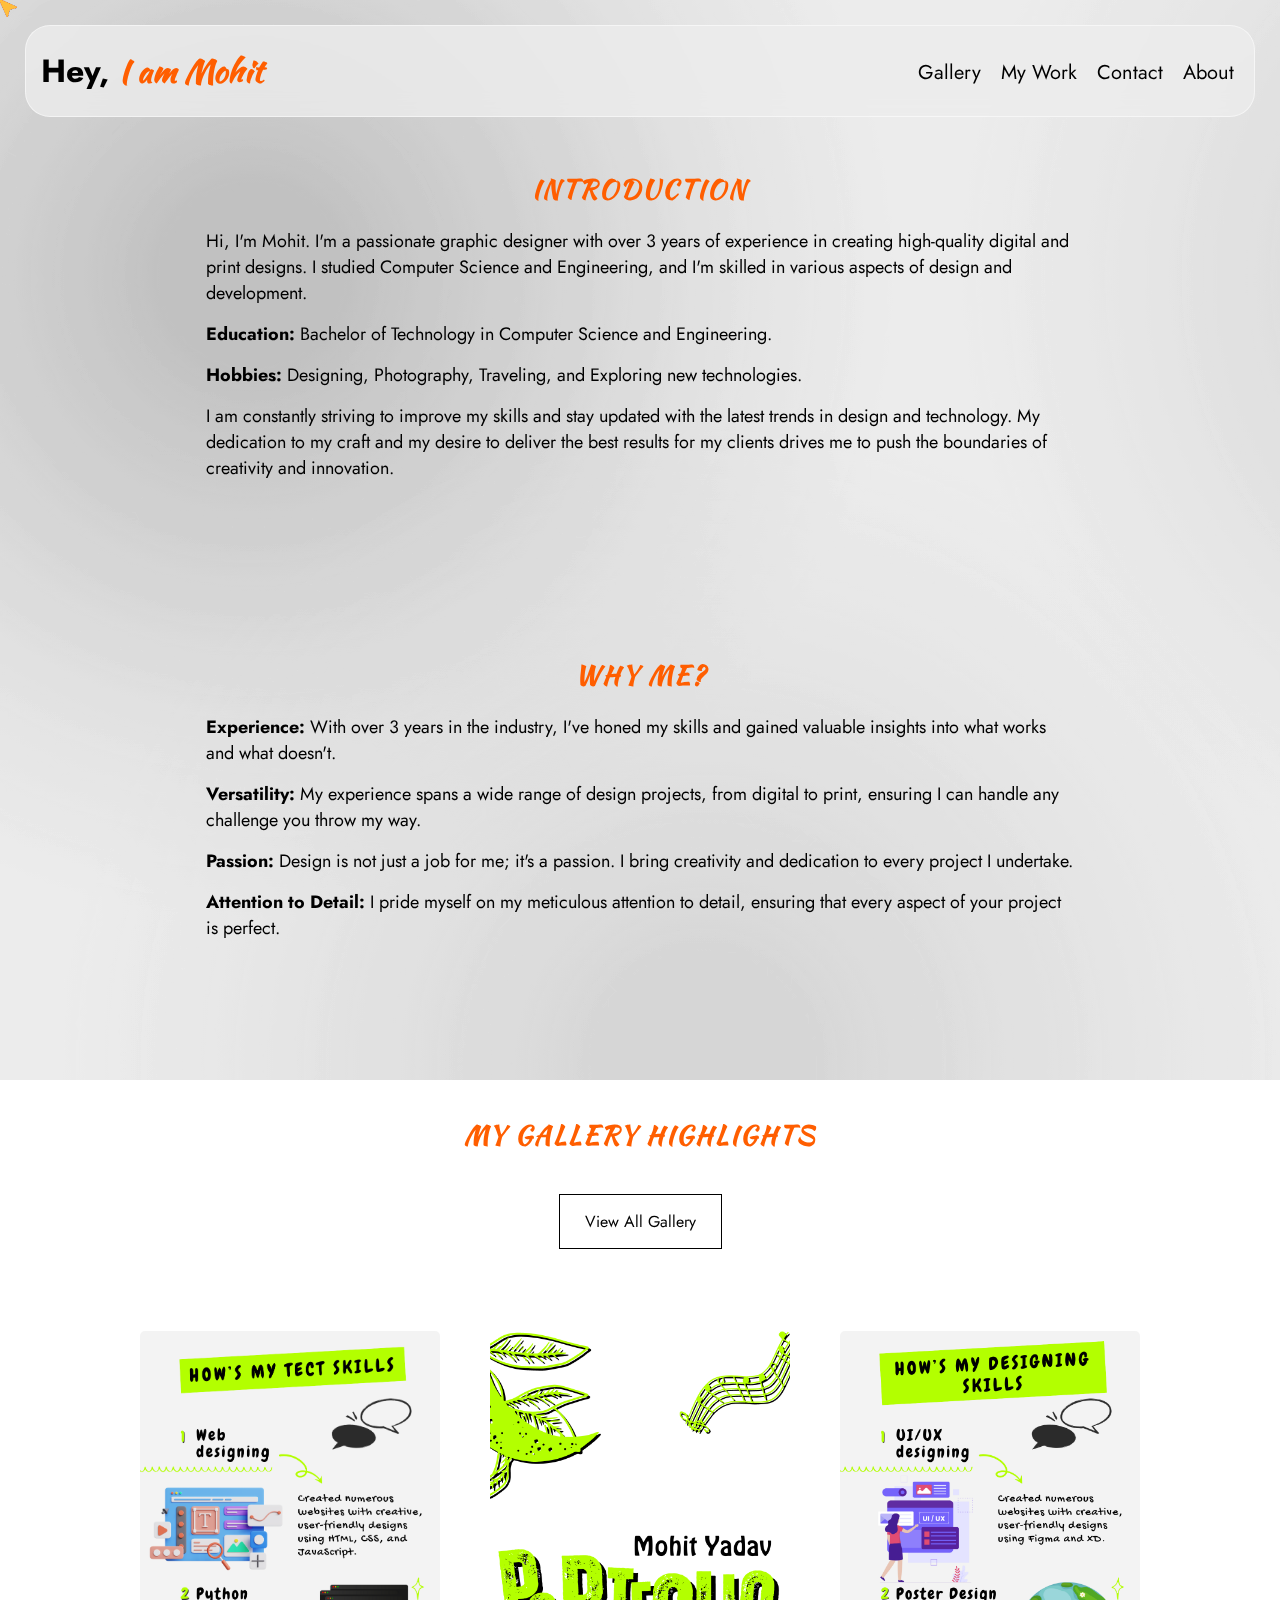
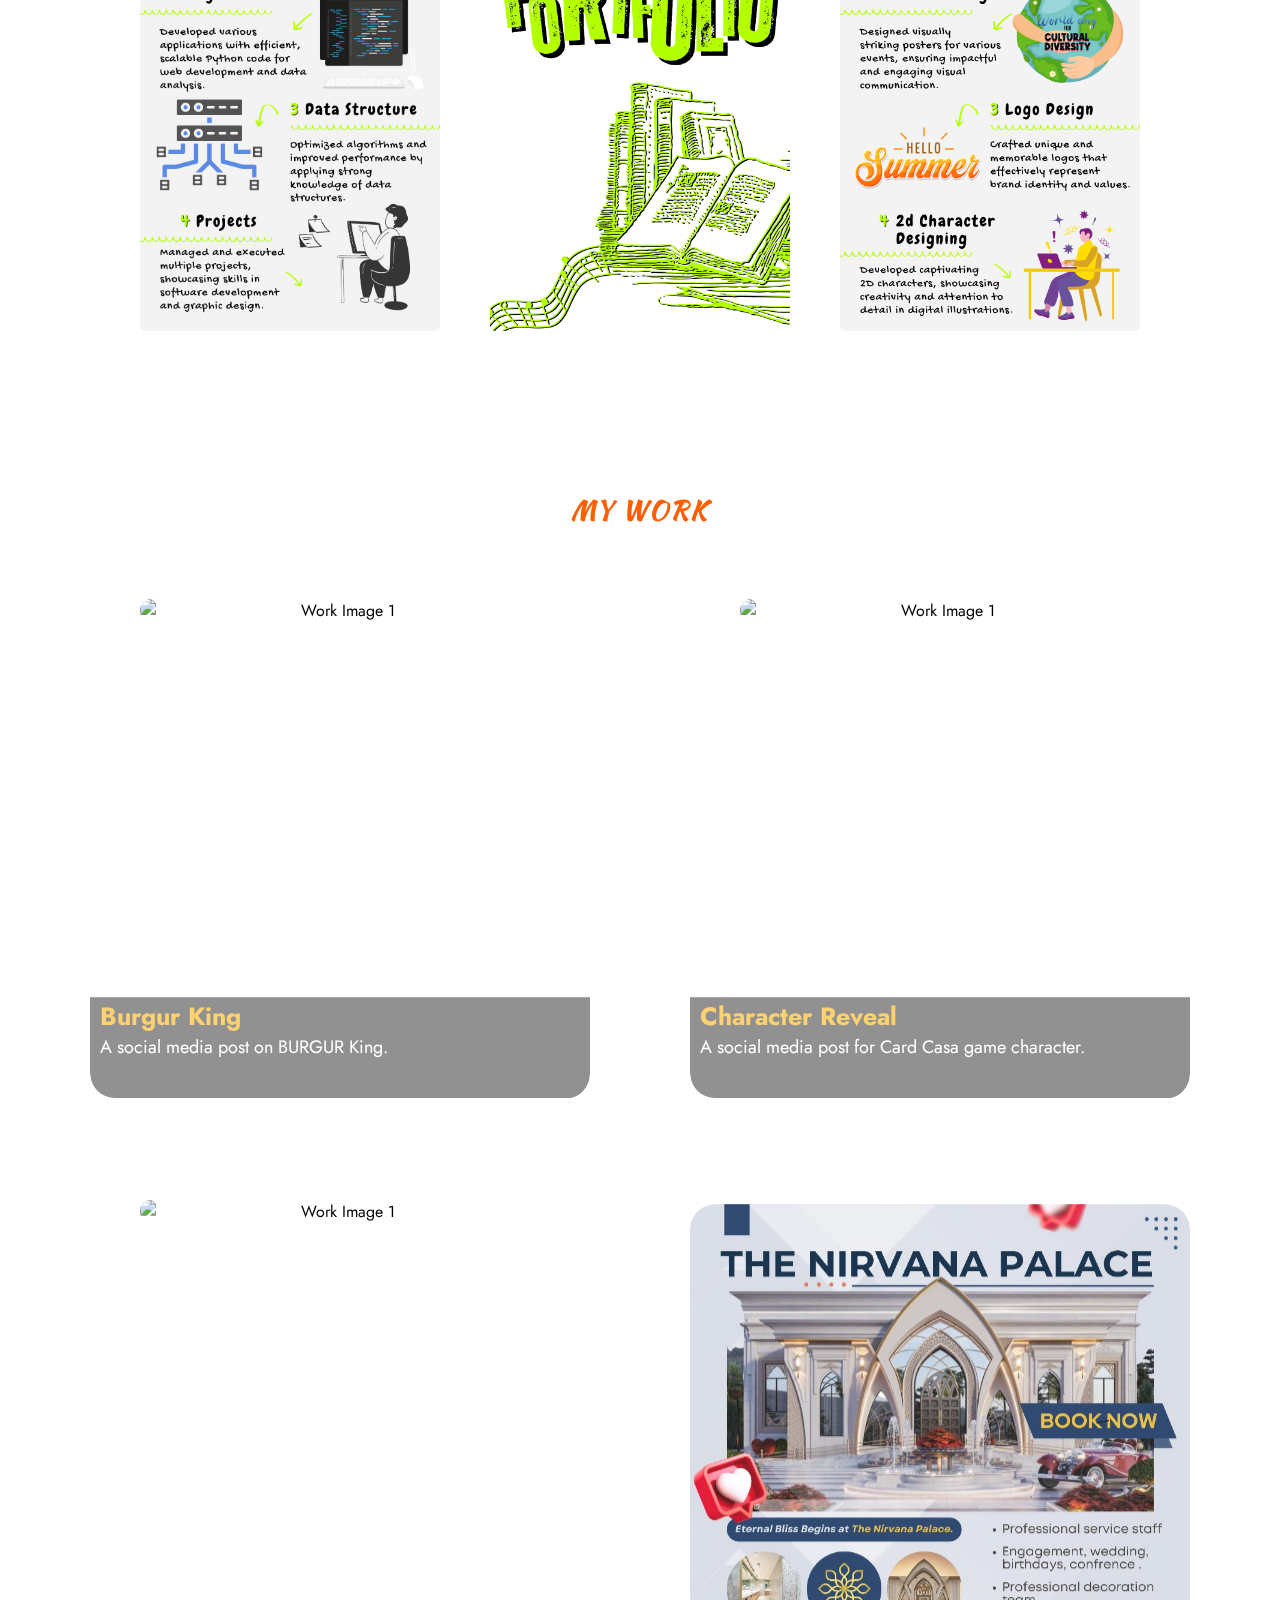
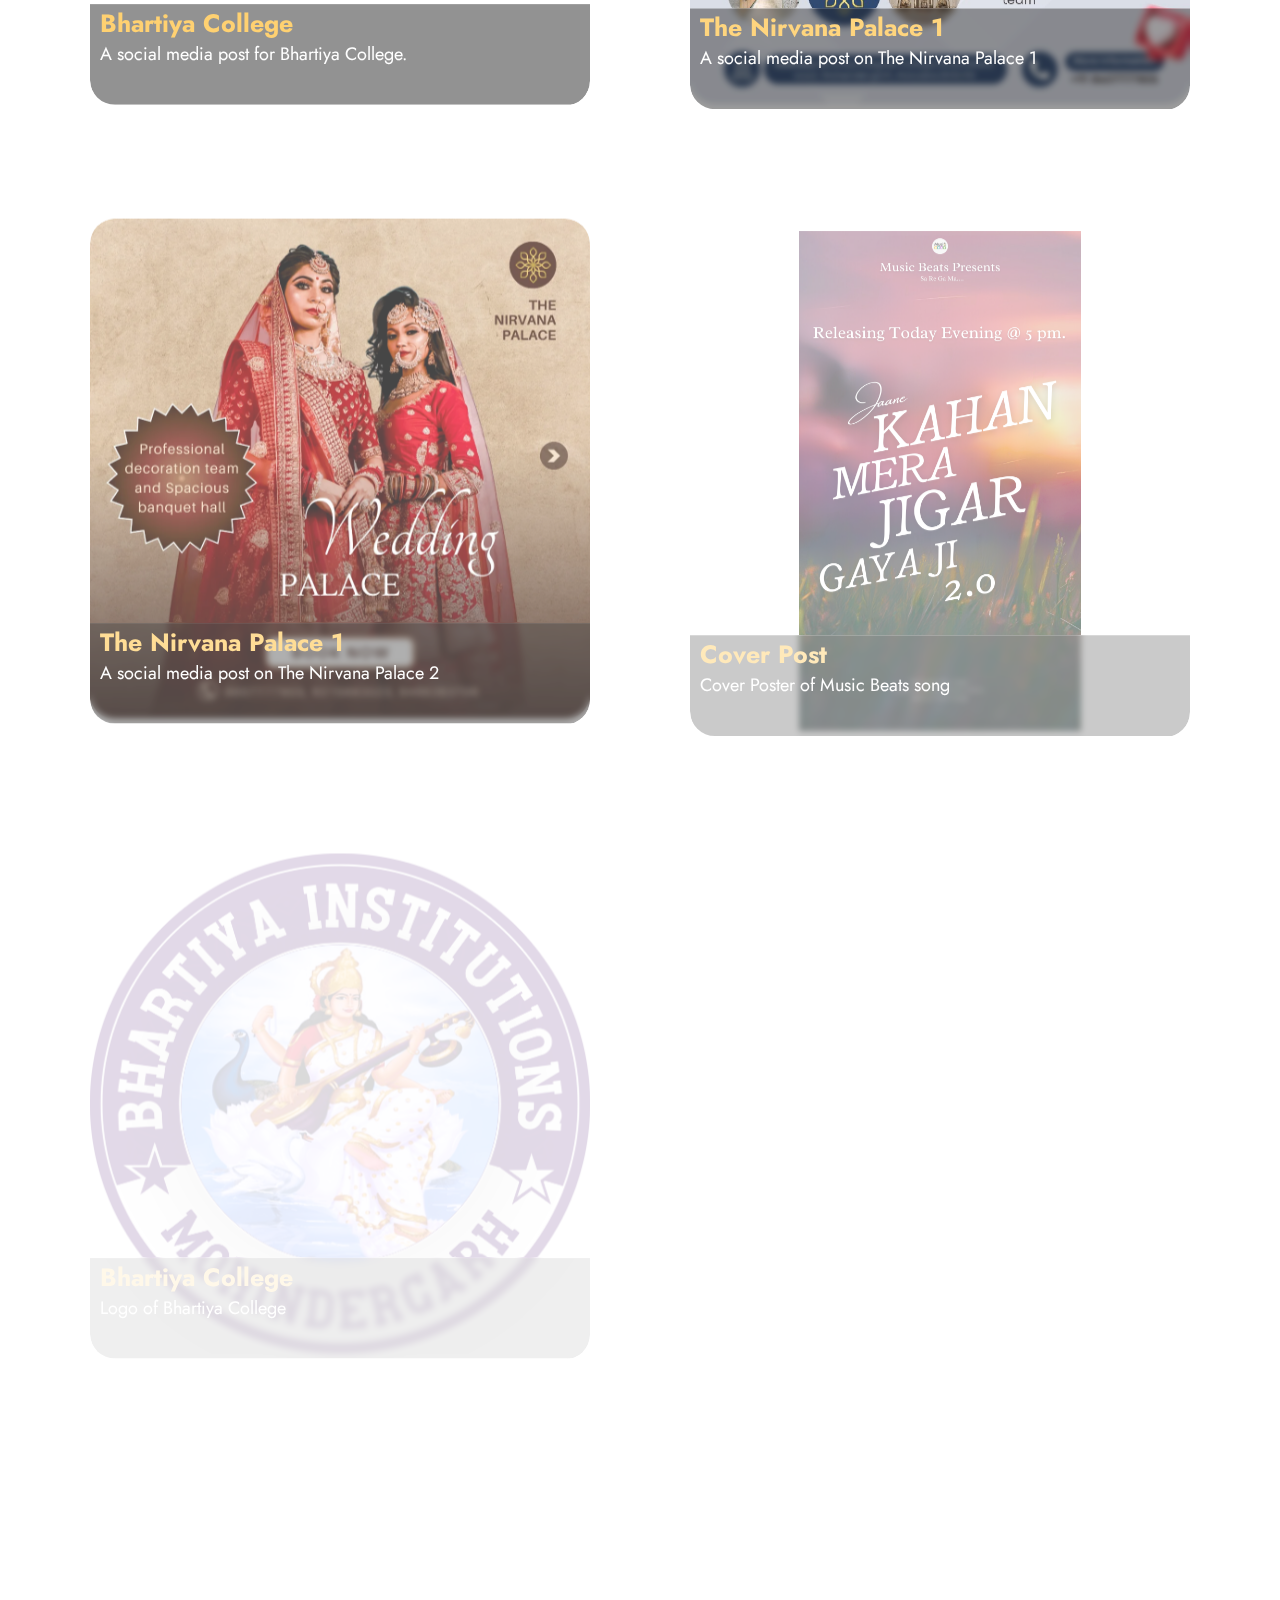
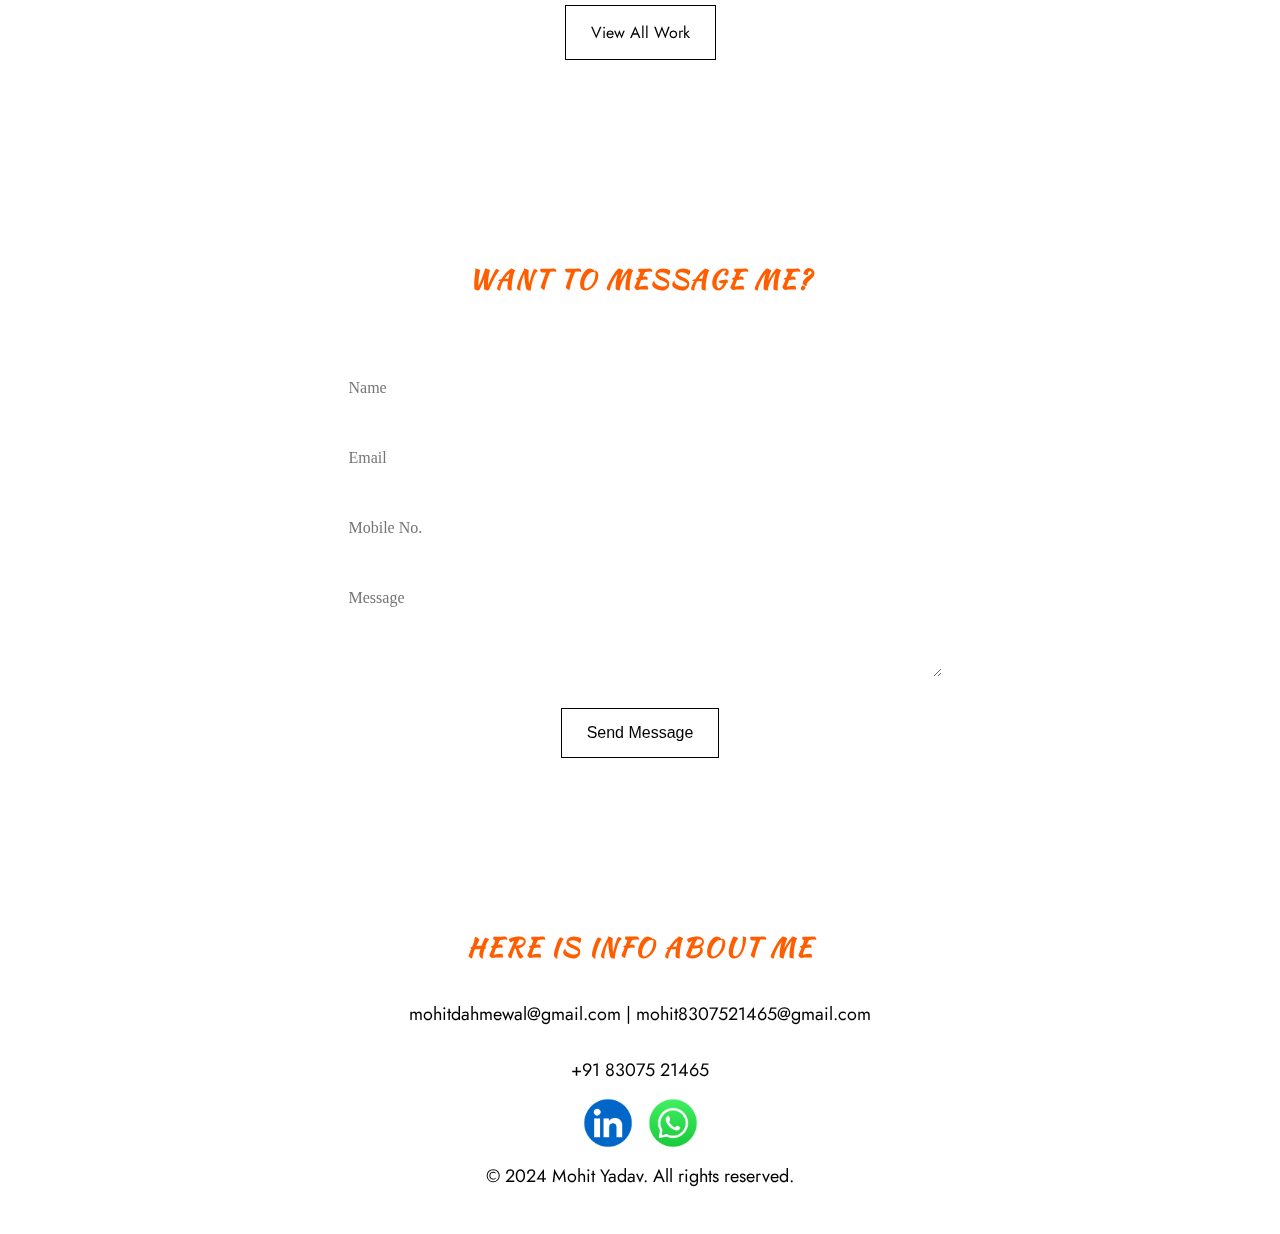
==== commit 7fc8005f: "Update index.html" ====
--- a/index.html
+++ b/index.html
@@ -231,7 +231,7 @@
     <footer id="about" align="center">
         <div class="container">
             <h2>Here is Info about me</h2>
-            <p>mohitdahmewal@gmail.com</p>
+            <p>mohitdahmewal@gmail.com | mohit8307521465@gmail.com </p>
             <p>+91 83075 21465</p>
             <div class="social-links">
                 <a href="https://www.linkedin.com/in/mohit-y-63a166276/"><img src="ASSETS/Logo/linkedin-icon.png" alt="LinkedIn"></a>
@@ -242,4 +242,4 @@
     </footer>
     <script src="script.js"></script>
 </body>
-</html>+</html>
